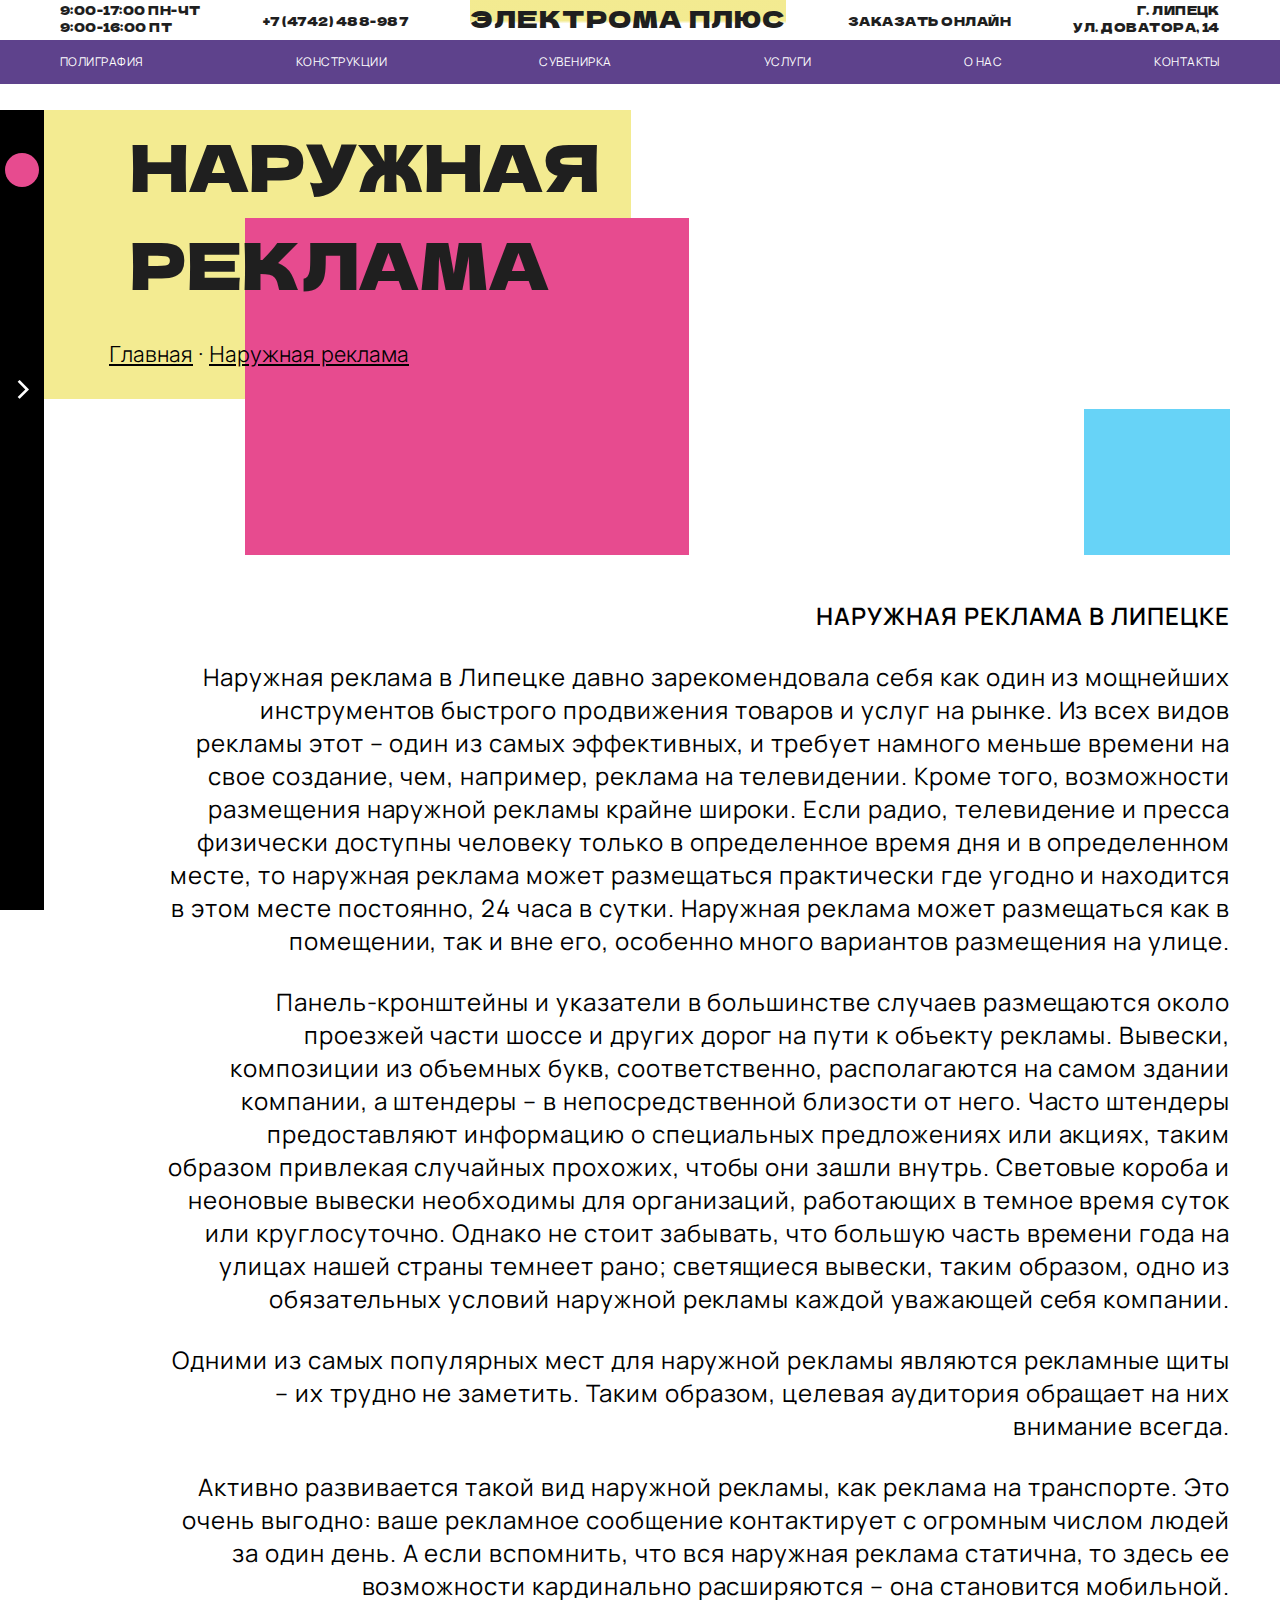
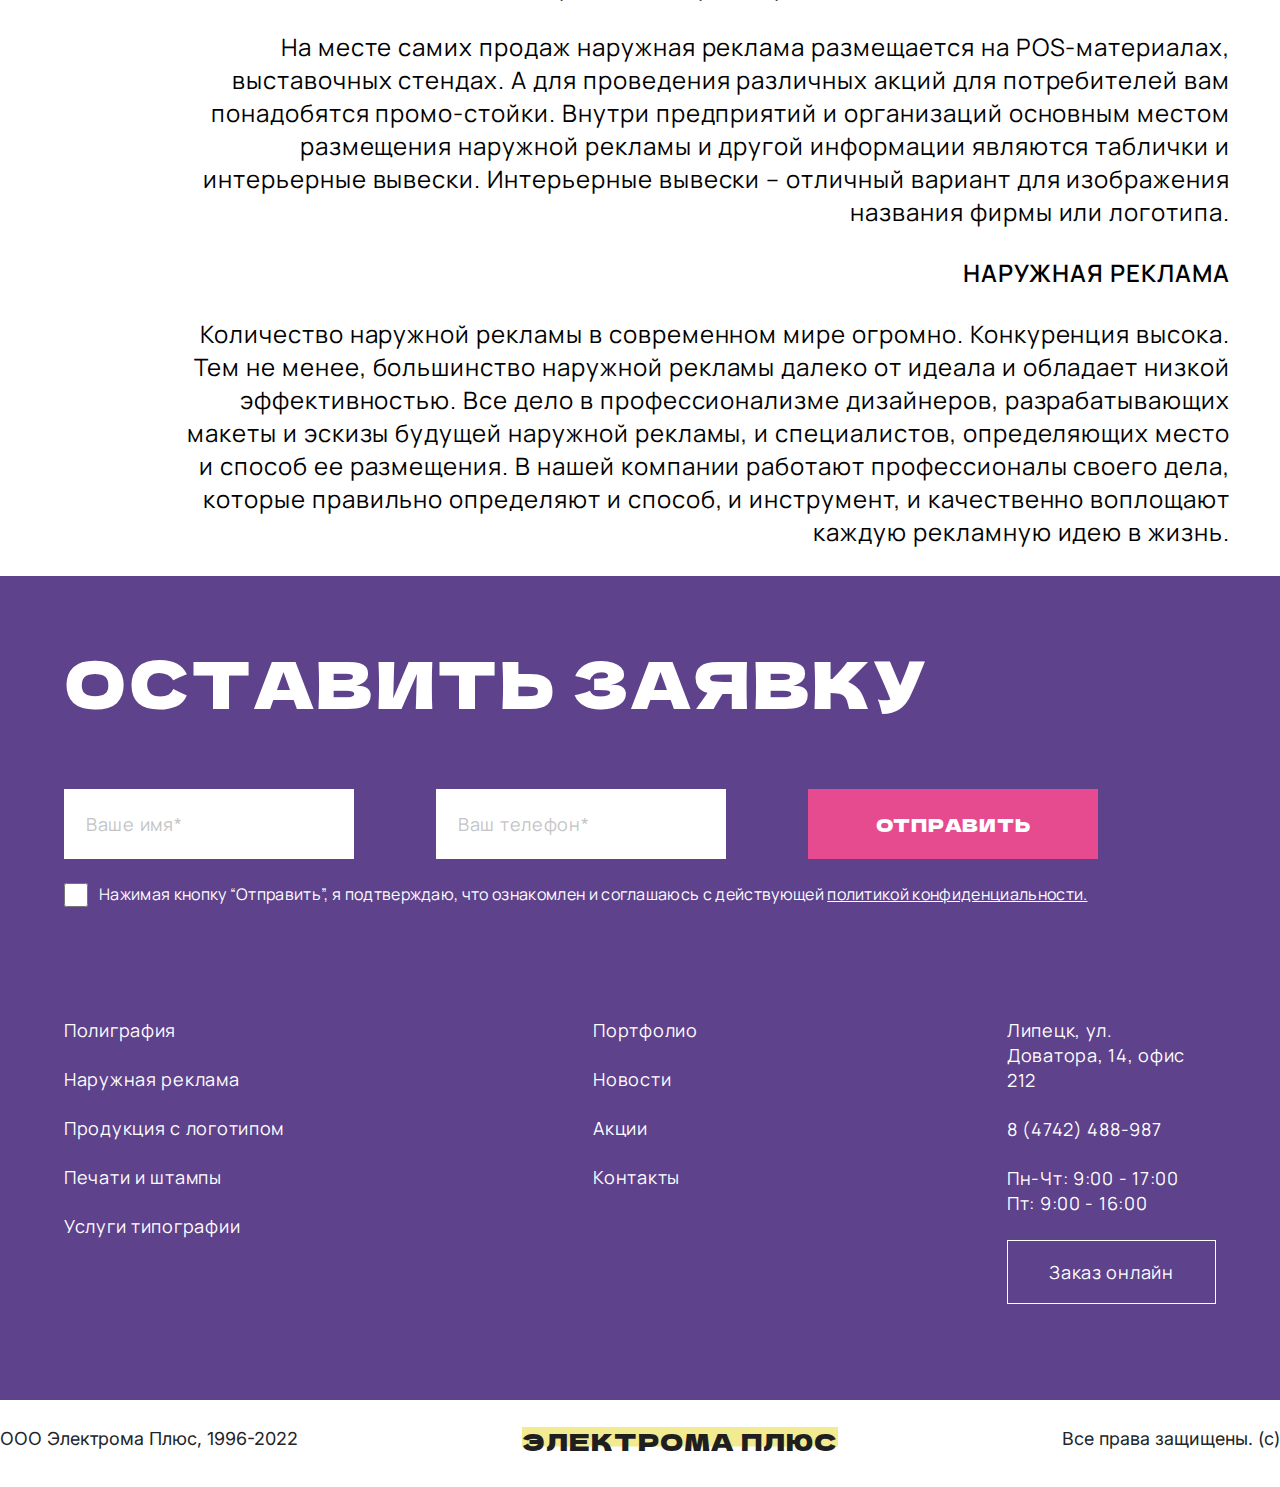
==== advertisement.html @ 7824bdb9 "change-adaptive-mobile-site" ====
<!DOCTYPE html>
<html lang="ru">

<head>
    <meta charset="UTF-8">
    <meta http-equiv="X-UA-Compatible" content="IE=edge">
    <meta name="viewport" content="width=device-width, initial-scale=1.0">
    <title>Рекламное агенство полного цикла Электрома Плюс</title>
    <link rel="preconnect" href="https://fonts.googleapis.com">
    <link rel="preconnect" href="https://fonts.gstatic.com" crossorigin>
    <link href="https://fonts.googleapis.com/css2?family=PT+Sans:ital,wght@0,400;0,700;1,400;1,700&display=swap" rel="stylesheet">
    <link rel="stylesheet" href="fonts/DelaGothicOne-Regular.ttf">
    <link href="https://fonts.googleapis.com/css2?family=Manrope:wght@200;400&display=swap" rel="stylesheet">
    <link href="https://fonts.googleapis.com/css2?family=Montserrat&display=swap" rel="stylesheet">
    <link href="https://fonts.googleapis.com/css2?family=Inter:wght@300&display=swap" rel="stylesheet">
    <link rel="stylesheet" href="css/style.css">
    <link rel="stylesheet" href="css/second-style.css">
    <link rel="stylesheet" href="css/second-adaptive.css">
    <link rel="stylesheet" href="css/bootstrap.min.css">
    <link rel="stylesheet" href="css/adaptive.css">
    <link rel="stylesheet" href="slick/slick-theme.css">
    <link rel="stylesheet" href="slick/slick.css">



</head>

<body>
    <div class="wrapper">
        <header class="main-head main-head-off sticky-top">
            <div class="main-head__block">
                <div class="main-head__block-conteiner">
                    <h3 class="main-head__text head-text">9:00-17:00 ПН-ЧТ <br> 9:00-16:00 ПТ</h3>
                    <a class="main-head__text main-head__link head-text" href="#input-name">+7 (4742) 488-987</a>
                    <h1><a class="main-head__main-title head-text" href="index.html">ЭЛЕКТРОМА ПЛЮС</a></h1>
                    <a class="main-head__text main-head__link head-text text-end" href="#input-name">ЗАКАЗАТЬ ОНЛАЙН</a>
                    <h3 class="main-head__text head-text text-end">Г. ЛИПЕЦК <br> УЛ. ДОВАТОРА, 14</h3>

                </div>

            </div>
            <nav class="main-head__navigation">
                <div class="main-head__navigation__block">
                    <a href="polygraphy.html" class="main-head__block-in__link all-text">ПОЛИГРАФИЯ</a>
                    <a href="#" class="main-head__block-in__link all-text">КОНСТРУКЦИИ</a>
                    <a href="#" class="main-head__block-in__link all-text">СУВЕНИРКА</a>
                    <a href="#" class="main-head__block-in__link all-text">УСЛУГИ</a>
                    <a href="#" class="main-head__block-in__link all-text">О НАС</a>
                    <a href="#" class="main-head__block-in__link all-text">КОНТАКТЫ</a>

                </div>
            </nav>
        </header>

        <header class="mobile-header main-head-on sticky-top">
            <nav class="mobile-navbar">

                <ul class="nav-menu">
                    <li class="nav-menu__link">
                        <a href="polygraphy.html" class="mobile-nav-link">ПОЛИГРАФИЯ</a>
                    </li>
                    <li class="nav-menu__link">
                        <a href="#" class="mobile-nav-link">КОНСТРУКЦИИ</a>
                    </li>
                    <li class="nav-menu__link">
                        <a href="#" class="mobile-nav-link">СУВЕНИРКА</a>
                    </li>
                    <li class="nav-menu__link">
                        <a href="#" class="mobile-nav-link">УСЛУГИ</a>
                    </li>
                    <li class="nav-menu__link">
                        <a href="#" class="mobile-nav-link">О НАС</a>
                    </li>
                    <li class="nav-menu__link">
                        <a href="#" class="mobile-nav-link">КОНТАКТЫ</a>
                    </li>
                </ul>
                <div class="hamburger">
                    <span class="bar"></span>
                    <span class="bar"></span>
                    <span class="bar"></span>
                    <span class="bar"></span>
                </div>
                <h1 class="main-head__main-title"><a class="head-text" href="index.html">ЭЛЕКТРОМА ПЛЮС</a></h1>
                <!-- Сделать, чтобы картинка была ссылкой -->
                <img src="img/phone.svg" alt="телефон" class="phone" href="#">
            </nav>
            <div class="main-head__navigation">
                <div class="main-head__navigation__block">
                    <p>Пн-Чт 9:00-17:00 Пт 9:00-16:00 ул. Доватора, 14, офис 212</p>
                </div>
            </div>
        </header>

        <!-- Контентаные секции -->
        <div class="heading-font-block1"></div>
        <section class="heading-block">

            <div class="heading-font-block2"></div>
            <div class="heading-font-block3"></div>

            <div class="heading-block__text-block">
                <h2 class="head-text heading-block__text">НАРУЖНАЯ</h2>
                <h2 class="head-text heading-block__text">РЕКЛАМА</h2>
            </div>

            <nav class="bred-nav">
                <ul class="bred-nav__links">
                    <li class="bred-nav__link"><a href="index.html">Главная</a></li>
                    <li class="bred-nav__link-dot">·</li>
                    <li class="bred-nav__link"><a href="advertisement.html">Наружная реклама</a></li>
                </ul>
            </nav>
        </section>

        <div class="side-menu">
            <div class="side-menu__block1" id="side-menu__block1">
                <div class="side-menu__circle"> </div>
                <p class="side-menu__arrow">></p>
            </div>
            <div class="side-menu__block2" id="side-menu__block2">
                <div class="side-menu__circle1"> </div>
                <div class="side-menu__line" id="side-menu__line1"> </div>
                <!-- <div class="side-menu__line" id="side-menu__line2"> </div>
                <div class="side-menu__line" id="side-menu__line3"> </div>
                <div class="side-menu__line" id="side-menu__line4"> </div>
                <div class="side-menu__line" id="side-menu__line5"> </div>
                <div class="side-menu__line" id="side-menu__line6"> </div>
                <div class="side-menu__line" id="side-menu__line7"> </div>
                <div class="side-menu__line" id="side-menu__line8"> </div>
                <div class="side-menu__line" id="side-menu__line9"> </div>
                <div class="side-menu__line" id="side-menu__line10"> </div>
                <div class="side-menu__line" id="side-menu__line11"> </div>
                <div class="side-menu__line" id="side-menu__line12"> </div>
                <div class="side-menu__line" id="side-menu__line13"> </div>
                <div class="side-menu__line" id="side-menu__line14"> </div>
                <div class="side-menu__line" id="side-menu__line15"> </div>
                <div class="side-menu__line" id="side-menu__line16"> </div>
                <div class="side-menu__line" id="side-menu__line17"> </div>
                <div class="side-menu__line" id="side-menu__line18"> </div>
                <div class="side-menu__line" id="side-menu__line19"> </div> -->

                <ul class="side-menu__links">
                    <li id="side-menu-link21"><a href="#" class="side-menu__link">панель-кронштейны</a></li>
                    <li id="side-menu-link22"><a href="#" class="side-menu__link">световые короба</a></li>
                    <li id="side-menu-link23"><a href="#" class="side-menu__link">указатели</a></li>
                    <li id="side-menu-link24"><a href="#" class="side-menu__link">объемные буквы</a></li>
                    <li id="side-menu-link25"><a href="#" class="side-menu__link">вывески</a></li>
                    <li id="side-menu-link26"><a href="#" class="side-menu__link">таблички</a></li>
                    <li id="side-menu-link27"><a href="#" class="side-menu__link">реклама на транспорте</a></li>
                    <li id="side-menu-link28"><a href="#" class="side-menu__link">баннеры,постеры</a></li>
                    <li id="side-menu-link29"><a href="#" class="side-menu__link">штендеры</a></li>
                    <li id="side-menu-link30"> <a href="#" class="side-menu__link">промо-стойки</a></li>
                    <li id="side-menu-link31"> <a href="#" class="side-menu__link">интерьерные вывески</a></li>
                    <li id="side-menu-link32"> <a href="#" class="side-menu__link">pos-материалы</a></li>
                    <li id="side-menu-link33"> <a href="#" class="side-menu__link">информационные стенды</a></li>
                    <li id="side-menu-link34"> <a href="#" class="side-menu__link">выставочные стенды</a></li>
                </ul>
            </div>
        </div>

        <section class="text-end">
            <div class="main-content">
                <h2 class="main-content__title">НАРУЖНАЯ РЕКЛАМА В ЛИПЕЦКЕ</h2>
                <p class="main-content__title main-content__text">Наружная реклама в Липецке давно зарекомендовала себя как один из мощнейших инструментов быстрого продвижения товаров и услуг на рынке. Из всех видов рекламы этот – один из самых эффективных, и требует намного меньше времени на свое создание,
                    чем, например, реклама на телевидении. Кроме того, возможности размещения наружной рекламы крайне широки. Если радио, телевидение и пресса физически доступны человеку только в определенное время дня и в определенном месте, то наружная
                    реклама может размещаться практически где угодно и находится в этом месте постоянно, 24 часа в сутки. Наружная реклама может размещаться как в помещении, так и вне его, особенно много вариантов размещения на улице.</p>
                <p class="main-content__title main-content__text">Панель-кронштейны и указатели в большинстве случаев размещаются около проезжей части шоссе и других дорог на пути к объекту рекламы. Вывески, композиции из объемных букв, соответственно, располагаются на самом здании компании, а штендеры
                    – в непосредственной близости от него. Часто штендеры предоставляют информацию о специальных предложениях или акциях, таким образом привлекая случайных прохожих, чтобы они зашли внутрь. Световые короба и неоновые вывески необходимы
                    для организаций, работающих в темное время суток или круглосуточно. Однако не стоит забывать, что большую часть времени года на улицах нашей страны темнеет рано; светящиеся вывески, таким образом, одно из обязательных условий наружной
                    рекламы каждой уважающей себя компании.</p>
                <p class="main-content__title main-content__text">Одними из самых популярных мест для наружной рекламы являются рекламные щиты – их трудно не заметить. Таким образом, целевая аудитория обращает на них внимание всегда.</p>
                <p class="main-content__title main-content__text">Активно развивается такой вид наружной рекламы, как реклама на транспорте. Это очень выгодно: ваше рекламное сообщение контактирует с огромным числом людей за один день. А если вспомнить, что вся наружная реклама статична, то здесь ее
                    возможности кардинально расширяются – она становится мобильной.</p>
                <p class="main-content__title main-content__text">На месте самих продаж наружная реклама размещается на POS-материалах, выставочных стендах. А для проведения различных акций для потребителей вам понадобятся промо-стойки. Внутри предприятий и организаций основным местом размещения наружной
                    рекламы и другой информации являются таблички и интерьерные вывески. Интерьерные вывески – отличный вариант для изображения названия фирмы или логотипа.</p>
                <h2 class="main-content__title">НАРУЖНАЯ РЕКЛАМА</h2>
                <p class="main-content__title  main-content__text">Количество наружной рекламы в современном мире огромно. Конкуренция высока. Тем не менее, большинство наружной рекламы далеко от идеала и обладает низкой эффективностью. Все дело в профессионализме дизайнеров, разрабатывающих макеты и
                    эскизы будущей наружной рекламы, и специалистов, определяющих место и способ ее размещения. В нашей компании работают профессионалы своего дела, которые правильно определяют и способ, и инструмент, и качественно воплощают каждую рекламную
                    идею в жизнь. </p>
            </div>
        </section>


        <!-- Подвал сайта -->

        <footer class="first-footer">
            <div class="first-footer__first-block">
                <div class="first-footer__first-block__in-block">
                    <h2 class="head-text first-footer__block__main-text content-news__block-in-name__title text-start">ОСТАВИТЬ ЗАЯВКУ</h2>

                    <form class="first-footer__block__in-block">
                        <input type="text" placeholder="Ваше имя*" class="first-footer__block__input" id="input-name">
                        <input type="tel" placeholder="Ваш телефон*" class="first-footer__block__input">
                        <button class="first-footer__block__btn">ОТПРАВИТЬ</button>
                    </form>
                    <div class="first-footer__block__in-block__check">
                        <input type="checkbox" class="first-footer__block__in-block__check__input" id="check-text">
                        <label class="first-footer__block__in-block__check__text" for="check-text">Нажимая кнопку “Отправить”, я подтверждаю, что ознакомлен и соглашаюсь с действующей <a href="#" class="first-footer__block__in-block__check__text">политикой конфиденциальности.</a></label>
                    </div>
                </div>
            </div>
            <div class="mobile-line main-head-on"></div>
            <div class="first-footer__second-block main-head-off">
                <div class="first-footer__second-block__service">
                    <a href="#" class="first-footer__second-block__text-link main-head__block-in__link">Полиграфия</a>
                    <a href="#" class="first-footer__second-block__text-link main-head__block-in__link">Наружная реклама</a>
                    <a href="#" class="first-footer__second-block__text-link main-head__block-in__link">Продукция с логотипом</a>
                    <a href="#" class="first-footer__second-block__text-link main-head__block-in__link">Печати и штампы</a>
                    <a href="#" class="first-footer__second-block__text-link main-head__block-in__link">Услуги типографии</a>
                </div>
                <div class="first-footer__second-block__about-us">
                    <a href="#" class="first-footer__second-block__text-link main-head__block-in__link">Портфолио</a>
                    <a href="#" class="first-footer__second-block__text-link main-head__block-in__link">Новости</a>
                    <a href="#" class="first-footer__second-block__text-link main-head__block-in__link">Акции</a>
                    <a href="#" class="first-footer__second-block__text-link main-head__block-in__link">Контакты</a>
                </div>
                <div class="first-footer__second-block__office">
                    <p class="first-footer__second-block__text-link first-footer__text-width">Липецк, ул. Доватора, 14, офис 212</p>
                    <p class="first-footer__second-block__text-link">8 (4742) 488-987</p>
                    <p class="first-footer__second-block__text-link first-footer__text-width">Пн-Чт: 9:00 - 17:00 Пт: 9:00 - 16:00</p>
                    <button class="first-footer__second-block__btn first-footer__second-block__text-link">Заказ онлайн</button>
                </div>
            </div>
            <div class="first-footer__second-block main-head-on main-head-on-footer">
                <div class="first-footer__second-block__service">
                    <a href="#" class="first-footer__second-block__text-link main-head__block-in__link">Продукция</a>
                    <a href="#" class="first-footer__second-block__text-link main-head__block-in__link">Полиграфия</a>
                    <a href="#" class="first-footer__second-block__text-link main-head__block-in__link">Наружная реклама</a>
                    <a href="#" class="first-footer__second-block__text-link main-head__block-in__link">Продукция с логотипом</a>
                    <a href="#" class="first-footer__second-block__text-link main-head__block-in__link">Печати и штампы</a>

                </div>
                <div class="first-footer__second-block__about-us">
                    <a href="#" class="first-footer__second-block__text-link main-head__block-in__link">Услуги типографии</a>
                    <a href="#" class="first-footer__second-block__text-link main-head__block-in__link">Портфолио</a>
                    <a href="#" class="first-footer__second-block__text-link main-head__block-in__link">Контакты</a>
                    <a href="#" class="first-footer__second-block__text-link main-head__block-in__link">Новости</a>
                    <a href="#" class="first-footer__second-block__text-link main-head__block-in__link">Акции</a>
                    <button class="first-footer__second-block__btn first-footer__second-block__text-link">Заказ онлайн</button>
                </div>

            </div>
        </footer>

        <footer class="second-footer main-head-off-mobile">
            <p>ООО Электрома Плюс, 1996-2022</p>
            <h2 class="main-head__main-title-footer text-center"><a class="head-text" href="index.html">ЭЛЕКТРОМА ПЛЮС</a></h2>
            <p>Все права защищены. (с)</p>
        </footer>
        <footer class="second-footer main-head-on-mobile">
            <p>ООО “Электрома Плюс”, 1996-2021. Все права защищены.</p>
        </footer>
    </div>
    <script src="js/bootstrap.bundle.min.js"></script>
    <script src="https://code.jquery.com/jquery-3.6.0.min.js"></script>
    <script src="slick/slick.min.js"></script>
    <script src="js/main.js"></script>
    <script src="js/menu.js"></script>
</body>

</html>
---- css/style.css ----
@font-face {
          font-family: 'Dela Gothic One';
          src: url('../fonts/DelaGothicOne-Regular.eot');
          src: url('../fonts/DelaGothicOne-Regular.eot') format('embedded-opentype'), url('../fonts/DelaGothicOne-Regular.woff2') format('woff2'), url('../fonts/DelaGothicOne-Regular.woff') format('woff'), url('../fonts/DelaGothicOne-Regular.ttf') format('truetype'), url('../fonts/DelaGothicOne-Regular.svg') format('svg');
          font-weight: normal;
          font-style: normal;
          font-display: swap;
      }
      
      * {
          margin: 0;
          padding: 0;
          box-sizing: border-box;
          font-family: 'Manrope', sans-serif;
          font-family: 'Montserrat', sans-serif;
          font-size: 18px;
          font-weight: 400;
          font-style: normal;
      }
      
       :root {
          font-size: 0.625em;
          /*10px*/
      }
      
      header {
          background-color: #FFFFFF;
      }
      
      .mobile-header {
          background-color: #ffffff;
      }
      
      .nav-menu__link {
          list-style: none;
          margin-bottom: 15px;
      }
      
      .nav-menu__link:nth-child(1) {
          margin-top: 10px;
      }
      
      .mobile-navbar {
          min-height: 48px;
          display: flex;
          justify-content: space-between;
          align-items: center;
          padding: 0 24px;
      }
      
      .nav-menu {
          display: flex;
          justify-content: space-between;
          align-items: center;
          gap: 60px;
          list-style: none;
      }
      
      .nav-branding {
          font-size: 20px;
      }
      
      .mobile-nav-link {
          color: #fff;
          text-decoration: none;
          font-size: 1.5rem;
      }
      
      .mobile-nav-link:hover {
          color: #F3EB91;
          text-decoration: underline;
      }
      
      .hamburger {
          display: none;
          cursor: pointer;
      }
      
      .bar {
          display: block;
          width: 25px;
          height: 3px;
          margin: 5px auto;
          transition: all 0.3s ease-in-out;
          -webkit-transition: all 0.3s ease-in-out;
          background-color: #5E428C;
      }
      
      .head-text {
          font-family: 'Dela Gothic One';
          color: #1F1F1F;
          text-decoration: none;
      }
      
      .head-text:hover {
          color: #1F1F1F;
      }
      
      .all-text {
          font-family: 'Manrope', sans-serif;
          color: #000000;
      }
      
      .wrapper {
          margin: 0 auto;
          width: 1440px;
      }
      
      .main-head {
          display: flex;
          flex-direction: column;
      }
      
      .main-head__block {
          display: flex;
          align-items: center;
      }
      
      .main-head__block-conteiner {
          display: flex;
          margin: 0 auto;
          width: 1180px;
          justify-content: space-between;
          align-items: center;
      }
      
      .main-head__text {
          font-size: 1.2rem;
          line-height: 17px;
          letter-spacing: 0.04em;
      }
      
      .main-head__link {
          text-decoration: none;
      }
      
      .main-head__link:hover {
          letter-spacing: 0.04em;
          color: #F3EB91;
          text-shadow: 1px 0 1px #252525, 0 1px 1px #252525, -1px 0 1px #252525, 0 -1px 1px #252525;
          cursor: pointer;
      }
      
      .main-head__main-title {
          font-size: 2.4rem;
          line-height: 35px;
          letter-spacing: 0.04em;
          padding-top: 5px;
          text-decoration: none;
          background: linear-gradient( to bottom, hsl(55, 80%, 76%) 0%, hsla(55, 80%, 76%) 7.4%, hsla(55, 80%, 76%) 15.3%, hsla(55, 80%, 76%) 23.4%, hsla(55, 80%, 76%) 31.6%, hsla(55, 80%, 76%) 39.9%, hsla(55, 80%, 76%) 48.2%, hsla(55, 80%, 76%) 56.2%, hsla(55, 80%, 76%) 64%, hsla(0, 0%, 100%) 71.3%, hsla(0, 0%, 100%) 78.1%, hsla(0, 0%, 100%) 84.2%, hsla(0, 0%, 100%) 89.6%, hsla(0, 0%, 100%) 94.1%, hsla(0, 0%, 100%) 97.6%, hsla(0, 0%, 100%) 100%);
      }
      
      .main-head__main-title:hover {
          background: linear-gradient( to bottom, hsl(55, 80%, 76%) 0%, hsla(55, 80%, 76%) 7.4%, hsla(55, 80%, 76%) 15.3%, hsla(55, 80%, 76%) 23.4%, hsla(55, 80%, 76%) 31.6%, hsla(55, 80%, 76%) 39.9%, hsla(55, 80%, 76%) 48.2%, hsla(55, 80%, 76%) 56.2%, hsla(55, 80%, 76%) 64%, hsla(0, 0%, 100%) 71.3%, hsla(0, 0%, 100%) 78.1%, hsla(0, 0%, 100%) 84.2%, hsla(0, 0%, 100%) 89.6%, hsla(0, 0%, 100%) 94.1%, hsla(0, 0%, 100%) 97.6%, hsla(0, 0%, 100%) 100%);
          color: #000000;
      }
      
      .phone {
          cursor: pointer;
      }
      
      .main-head__navigation {
          display: flex;
          align-items: center;
          height: 4.4rem;
          background-color: #5E428C;
      }
      
      .main-head__navigation__block {
          display: flex;
          margin: 0 auto;
          width: 1180px;
          justify-content: space-between;
      }
      
      .main-head__block-in__link {
          text-decoration: none;
          color: #ffffff;
          font-size: 1.2rem;
          line-height: 16px;
          letter-spacing: 0.04em;
      }
      
      .main-head__block-in__link:hover {
          text-decoration: underline;
          color: #F3EB91;
          font-size: 1.4rem;
      }
      /*Контент часть*/
      
      .content__head-block__text {
          font-size: 6.4rem;
          line-height: 93px;
          letter-spacing: 0.04em;
      }
      
      .content {
          position: relative;
          margin-top: 39px;
          width: 100%;
      }
      
      .content__head-block {
          position: absolute;
          margin-top: 37px;
          /* margin-left: 360px; */
          margin-left: calc( (100vw - 1440px)/(1920 - 1440) * (360 - 130) + 130px);
      }
      
      .content__text {
          font-size: 1.8rem;
          line-height: 25px;
          letter-spacing: 0.04em;
          width: 547px;
          margin-bottom: 37px;
      }
      
      .content__font-block1 {
          position: absolute;
          display: flex;
          width: 760px;
          height: 481px;
          left: 0px;
          top: 0px;
          background: #F3EB91;
      }
      
      .content__font-block2 {
          position: absolute;
          display: flex;
          width: 732px;
          height: 254px;
          left: 210px;
          top: 126px;
          background: #E74B8F;
      }
      
      .content__font-block3 {
          position: absolute;
          display: flex;
          width: 480px;
          height: 314px;
          left: 630px;
          top: 234px;
          background: #67D3F7;
      }
      
      .content__font-block4 {
          display: flex;
          width: 15.94vw;
          height: 18px;
          background: #5E428C;
      }
      
      .content__head-block__year {
          font-size: 3.0rem;
      }
      
      .year-block {
          position: relative;
          z-index: 10;
          float: right;
          top: 490px;
      }
      
      .line {
          position: relative;
          left: 0px;
          top: 628px;
          border: 1px solid #F3EB91;
          width: 100%;
          margin-bottom: 720px;
          background-color: #F3EB91;
      }
      /*Блок Портфолио*/
      
      .content-portfolio {
          display: flex;
          position: relative;
          width: 1180px;
          margin: 0 auto;
          margin-bottom: 674px;
      }
      
      .content__text-width {
          width: 530px;
      }
      
      .content-portfolio__text {
          margin-bottom: 37px;
          width: 861px;
      }
      
      .content-portfolio__all-text {
          font-size: 1.8rem;
          line-height: 26px;
          letter-spacing: 0.04em;
      }
      
      .another-color {
          color: #E74B8F;
      }
      
      .content-portfolio__text-span {
          background: linear-gradient( to bottom, hsl(55, 80%, 76%) 0%, hsla(55, 80%, 76%) 78.1%, hsla(0, 0%, 91%, 0.1) 84.2%, hsla(0, 0%, 91%, 0.1) 89.6%, hsla(0, 0%, 91%, 0.1) 94.1%, hsla(0, 0%, 91%, 0.1) 97.6%, hsla(0, 0%, 91%, 0.1) 100%);
      }
      
      .content-portfolio__btn {
          width: 300px;
          height: 70px;
          border: none;
          font-size: 1.2rem;
          background-color: #5E428C;
          line-height: 17px;
          text-align: center;
          letter-spacing: 0.04em;
          color: #FFFFFF;
      }
      
      .content-portfolio__btn:hover {
          text-decoration: underline;
          font-size: 1.4rem;
          color: #FFFFFF;
      }
      
      .content-portfolio__block1 {
          position: absolute;
          z-index: 1;
      }
      
      .content-portfolio__block2 {
          position: absolute;
          overflow: hidden;
          z-index: 0;
          right: 0px;
      }
      
      .content__text {
          font-size: 1.8rem;
          line-height: 25px;
          letter-spacing: 0.04em;
          width: 547px;
          margin-bottom: 37px;
      }
      /*Блок что мы делаем*/
      
      .content-work {
          display: flex;
          position: relative;
          min-height: 861px;
          flex-direction: column;
          background-color: #F3EB91;
      }
      
      .content-work__text {
          font-size: 6.4rem;
          line-height: 93px;
          letter-spacing: 0.04em;
          padding-left: 130px;
          margin-bottom: 74px;
          margin-top: 52px;
      }
      
      .content-work__text-service {
          font-size: 6.4rem;
          line-height: 93px;
          letter-spacing: 0.04em;
          padding-left: 130px;
          margin-bottom: 74px;
          margin-top: 52px;
      }
      
      .content-work__block {
          display: flex;
          align-items: center;
          padding-left: 130px;
      }
      
      .content-work__img {
          position: absolute;
          left: 50%;
          cursor: pointer;
          background-color: rgba(255, 255, 255, 0.7);
          background-position: center;
          /* width: calc( (100vw - 480px)/(1920 - 480) * (116 - 43) + 43px); */
          height: calc( (100vw - 480px)/(1920 - 480) * (116 - 43) + 43px);
          border-radius: 100px;
          border-color: rgba(255, 255, 255, 0);
      }
      
      .content-work__img-color-black {
          background-color: rgba(0, 0, 0, 0.7);
          border-color: rgba(0, 0, 0, 0);
      }
      
      .content-work__img-color-raspberry {
          background-color: rgb(231, 75, 143, 0.7);
          border-color: rgb(231, 75, 143, 0);
      }
      
      .content-work__img-color-purple {
          position: absolute;
          cursor: pointer;
          background-position: center;
          width: calc( (100vw - 480px)/(1920 - 480) * (116 - 43) + 43px);
          height: calc( (100vw - 480px)/(1920 - 480) * (116 - 43) + 43px);
          border-radius: 100px;
          background-color: rgb(94, 66, 140, 0.7);
          border-color: rgb(94, 66, 140, 0);
      }
      
      .content-work__block-all-white {
          color: #ffffff;
          padding: 0;
          list-style-type: none;
          font-family: 'Montserrat';
          font-style: normal;
          font-weight: 400;
          font-size: calc( (100vw - 1441px)/(2560 - 1441) * (34 - 24) + 24px);
          line-height: calc( (100vw - 1441px)/(2560 - 1441) * (36 - 29) + 29px);
          text-align: justify;
          letter-spacing: 0.04em;
          width: 100%;
          cursor: pointer;
          min-height: 160px;
          margin-bottom: 0;
          align-items: center;
          text-decoration: none;
      }
      
      .content-work__block-all-white:hover {
          color: #ffffff;
      }
      
      .content-work__block-all1 {
          padding: 0;
          list-style-type: none;
          font-family: 'Montserrat';
          font-style: normal;
          font-weight: 400;
          font-size: calc( (100vw - 1441px)/(2560 - 1441) * (34 - 24) + 24px);
          line-height: calc( (100vw - 1441px)/(2560 - 1441) * (36 - 29) + 29px);
          text-align: justify;
          letter-spacing: 0.04em;
          width: 100%;
          cursor: pointer;
          min-height: 160px;
          margin-bottom: 0;
          align-items: center;
          text-decoration: none;
          color: #000000;
      }
      
      .content-work__block-all1:hover {
          color: #000000;
      }
      /*products*/
      
      .content-work__block-main-products2 {
          display: flex;
          align-items: center;
          justify-content: center;
          min-height: 160px;
          background-color: #FFFEFE;
      }
      
      .content-work__block-products2 {
          color: #000000;
          padding-left: 0px;
          text-align: justify;
      }
      
      .content-work__block-products1 {
          display: flex;
          position: relative;
          width: 1080px;
          height: 160px;
          background-color: #FFFEFE;
          color: #000000;
          cursor: pointer;
      }
      /*advertisement*/
      
      .content-work__block-advertisement1 {
          display: flex;
          position: relative;
          width: 978px;
          height: 160px;
          background-color: #000000;
          color: #FFFFFF;
          cursor: pointer;
          align-items: center;
      }
      
      .content-work__block-advertisement2 {
          display: flex;
          color: #FFFFFF;
          background-color: #000000;
          position: relative;
          z-index: 3;
          align-items: center;
      }
      
      .content-work__block-title {
          font-size: 2.4rem;
          line-height: 35px;
          letter-spacing: 0.04em;
      }
      
      .content-work__simbol {
          font-family: 'Manrope', sans-serif;
          position: absolute;
          font-size: 5.0rem;
          margin-left: 10px;
          text-align: center;
      }
      
      .content-work__simbol-white {
          color: #ffffff;
      }
      
      .content-work__block-title-white {
          font-family: 'Dela Gothic One';
          color: #FFFFFF;
      }
      /*logo*/
      
      .content-work__block-logo1 {
          position: relative;
          width: 884px;
          min-height: 160px;
          background: #E74B8F;
          cursor: pointer;
      }
      
      .content-work__block-logo2 {
          position: relative;
          width: 100%;
          min-height: 160px;
          background: #E74B8F;
          z-index: 3;
      }
      /*print*/
      
      .content-work__block-print1 {
          position: absolute;
          display: flex;
          top: 515px;
          right: 0px;
          width: 410px;
          height: 266px;
          background: #5E428C;
          align-items: center;
          justify-content: center;
          cursor: pointer;
      }
      
      .content-work__block-print2 {
          position: absolute;
          display: flex;
          top: 515px;
          left: 0px;
          width: 100%;
          z-index: 11;
          cursor: pointer;
          background: #5E428C;
          min-height: 266px;
      }
      
      .content-work__block-title-width {
          width: 200px;
      }
      
      .content-work__simbol-right {
          font-family: 'Manrope', sans-serif;
          font-size: 5.0rem;
          margin-right: 10px;
      }
      
      .content-work__block-print2-text {
          align-items: center;
          justify-content: center;
      }
      
      .content-work__block-products2-print {
          width: 17%;
          text-align: center;
      }
      /* Услуги типографии */
      
      .content-service {
          display: flex;
      }
      
      .content-service__content {
          width: 1180px;
          margin: 0 auto;
      }
      
      .content-service__main-text {
          padding: 0;
          margin-bottom: 0;
      }
      
      .content-service__text-span {
          padding-left: 0;
          margin-bottom: 0;
          background: linear-gradient( to bottom, hsl(195, 90%, 69%) 0%, hsla(195, 90%, 69%) 78.1%, hsla(0, 0%, 100%) 84.2%, hsla(0, 0%, 100%) 89.6%, hsla(0, 0%, 100%) 94.1%, hsla(0, 0%, 100%) 97.6%, hsla(0, 0%, 100%) 100%);
      }
      
      .content-service__li-text {
          font-size: 2.4rem;
          line-height: 35px;
          letter-spacing: 0.04em;
          color: #000000;
      }
      
      .content-service__li-simbol {
          list-style-type: none;
      }
      
      .content-service__ul {
          padding-inline-start: 0px;
          margin-top: 61px;
      }
      
      .content-service__li__face-block {
          display: flex;
          align-items: center;
      }
      
      .content-service__li__face-block__in-block {
          display: flex;
          align-items: center;
          justify-content: center;
          font-size: 2.4rem;
          line-height: 35px;
          letter-spacing: 0.04em;
          color: #000000;
          background-color: #F3EB91;
      }
      
      .content-service__li {
          width: 971px;
          cursor: pointer;
          margin-bottom: 68px;
      }
      
      .content-service__li-block-simbol {
          font-family: 'Manrope', sans-serif;
          display: flex;
          font-size: 4.0rem;
          align-items: center;
          padding-bottom: 5px;
          justify-content: center;
          margin-right: 51px;
          width: 49px;
          height: 23px;
          background-color: #67D3F7;
      }
      
      .content-service__li-block-simbol-after {
          height: 66px;
      }
      
      .content-service__li-block__text {
          font-family: 'Manrope';
          font-style: normal;
          font-weight: 400;
          font-size: 1.8rem;
          line-height: 25px;
          letter-spacing: 0.04em;
          color: #1F1F1F;
          width: 639px;
      }
      
      .content-service__li-block__btn {
          border: none;
          background: none;
          padding-left: 61px;
          padding-right: 48px;
          font-size: 1.8rem;
          line-height: 26px;
          letter-spacing: 0.04em;
          color: #1F1F1F;
          text-shadow: 0px 0px 20px #FFFFFF;
      }
      
      .button-close-line {
          display: block;
          width: 10px;
          height: 1px;
          margin: 5px;
          background-color: #000;
      }
      
      .button-close-line:nth-child(1) {
          transform: translateY(8px) rotate(45deg);
      }
      
      .button-close-line:nth-child(2) {
          transform: translateY(2px) rotate(-45deg);
      }
      
      .button-close {
          display: block;
          position: relative;
          margin-left: 7%;
      }
      /* Секция новости и акции */
      
      .content-news {
          display: flex;
          flex-direction: column;
          align-items: center;
      }
      
      .content-news__block-name {
          display: flex;
          width: 100%;
          height: 210px;
          background-color: #5E428C;
          justify-content: center;
      }
      
      .content-news__block-in-name {
          display: flex;
          width: 1180px;
          align-items: center;
          justify-content: space-between;
      }
      
      .content-news__block-in-name__title {
          font-size: 6.4rem;
          line-height: 93px;
          letter-spacing: 0.04em;
          color: #FFFFFF;
          width: 435px;
      }
      
      .content-news__block-in-name__line {
          height: 124px;
          border: 3px solid #FFFFFF;
          background-color: #FFFFFF;
      }
      
      .content-news__block-article {
          display: flex;
          justify-content: space-between;
          width: 1180px;
      }
      
      .content-news__block-in-article {
          display: flex;
          flex-direction: column;
          width: 435px;
      }
      
      .content-news__block-article__news-article {
          display: flex;
          flex-direction: column;
          width: 100%;
          margin-top: 80px;
      }
      
      .content-news__block-article__article-all-text {
          font-size: 1.8rem;
          line-height: 25px;
          letter-spacing: 0.04em;
          margin-bottom: 8px;
      }
      
      .content-news__block-article__article-under-text {
          font-weight: 200;
          font-size: 1.4rem;
          line-height: 19px;
          letter-spacing: 0.04em;
          color: #1F1F1F;
      }
      
      .content-news__block-article__article-btn {
          width: 221px;
          height: 70px;
          margin-top: 40px;
          background: #5E428C;
      }
      /* Картинка палитра */
      
      .content-img {
          margin-top: 80px;
      }
      
      .content-img img {
          width: 100%;
      }
      /* У нас печатают */
      
      .content-print {
          display: flex;
          flex-direction: column;
          width: 100%;
          align-items: center;
          margin-bottom: 67px;
      }
      
      .content-print__blocks {
          display: flex;
          flex-direction: column;
          width: 1180px;
      }
      
      .content-print__blocks-title {
          margin-bottom: 73px;
      }
      
      .content-print__blocks-span {
          padding-left: 0;
          margin-bottom: 0;
          background: linear-gradient( to bottom, hsl(55, 80%, 76%) 0%, hsla(55, 80%, 76%) 78.1%, hsla(0, 0%, 100%) 84.2%, hsla(0, 0%, 100%) 89.6%, hsla(0, 0%, 100%) 94.1%, hsla(0, 0%, 100%) 97.6%, hsla(0, 0%, 100%) 100%);
      }
      /* Карусель */
      
      .conetent-print__slaider-item {
          min-height: 237px;
          display: flex;
          flex-direction: column;
          margin-right: 54px;
          text-align: center;
      }
      
      .slider-item__img {
          width: 170px;
          height: 170px;
          margin-bottom: 17px;
      }
      
      .conetent-print__slaider-btn {
          border: none;
          outline: none;
          background-color: #FFFFFF;
          height: 50px;
          font-family: 'Manrope', sans-serif;
          font-size: 3.0rem;
          position: relative;
          z-index: 3;
      }
      /* Подвал */
      
      .first-footer {
          display: flex;
          flex-direction: column;
          background-color: #5E428C;
      }
      
      .first-footer__first-block {
          width: 1180px;
          margin: 0 auto;
          margin-top: 59px;
      }
      
      .first-footer__first-block__in-block {
          display: flex;
          flex-direction: column;
          width: 1045px;
          margin-bottom: 111px;
      }
      
      .first-footer__block__main-text {
          width: 100%;
          margin-bottom: 61px;
      }
      
      .first-footer__block__input {
          width: 290px;
          height: 70px;
          background: #FFFFFF;
          font-family: 'Manrope', sans-serif;
          font-style: normal;
          line-height: 25px;
          letter-spacing: 0.04em;
          color: #1F1F1F;
          margin-right: 82px;
          border: none;
          padding: 35px 22px;
      }
      
      .first-footer__block__input::-webkit-input-placeholder {
          font-family: 'Manrope', sans-serif;
          font-style: normal;
          line-height: 25px;
          letter-spacing: 0.04em;
          color: #C4C4C4;
      }
      
      .first-footer__block__btn {
          width: 290px;
          height: 70px;
          left: 878px;
          background-color: #E74B8F;
          font-size: 1.8rem;
          line-height: 26px;
          letter-spacing: 0.04em;
          color: #FFFFFF;
          border: #E74B8F;
          padding-left: 10px;
          padding-right: 10px;
          font-family: 'Dela Gothic One';
          text-decoration: none;
      }
      
      .first-footer__block__btn:hover {
          font-size: 2.0rem;
          text-decoration: underline;
          color: #FFFFFF;
      }
      
      .first-footer__block__in-block__check {
          display: flex;
      }
      
      .first-footer__block__in-block {
          display: flex;
          align-items: center;
          margin-bottom: 24px;
      }
      
      .first-footer__block__in-block__check__text {
          font-family: 'Manrope', sans-serif;
          font-style: normal;
          font-weight: 400;
          font-size: 1.6rem;
          line-height: 22px;
          letter-spacing: 0.02em;
          color: #FFFFFF;
      }
      
      .first-footer__block__in-block__check__text:hover {
          color: #FFFFFF;
      }
      
      .first-footer__block__in-block__check__input {
          width: 24px;
          height: 24px;
          background: #FFFFFF;
          margin-right: 11px;
      }
      
      .first-footer__second-block {
          display: flex;
          width: 1180px;
          margin: 0 auto;
          justify-content: space-between;
          margin-bottom: 72px;
      }
      
      .first-footer__second-block__service {
          display: flex;
          flex-direction: column;
      }
      
      .first-footer__second-block__about-us {
          display: flex;
          flex-direction: column;
      }
      
      .first-footer__second-block__office {
          display: flex;
          flex-direction: column;
      }
      
      .first-footer__second-block__text-link {
          font-family: 'Manrope';
          font-style: normal;
          font-weight: 400;
          font-size: 1.8rem;
          line-height: 25px;
          letter-spacing: 0.04em;
          color: #FFFFFF;
          text-decoration: none;
          margin-bottom: 24px;
      }
      
      .first-footer__second-block__text-link:hover {
          font-size: 1.8rem;
      }
      
      .first-footer__text-width {
          width: 204px;
      }
      
      .first-footer__second-block__btn {
          width: 209px;
          height: 64px;
          background-color: #5E428C;
          border: 1px solid #ffffff;
      }
      
      .first-footer__second-block__btn:hover {
          text-decoration: underline;
          font-size: 2.0rem;
      }
      /*Второй подвал*/
      
      .second-footer {
          display: flex;
          width: 1180px;
          height: 87px;
          margin: 0 auto;
          justify-content: space-between;
          align-items: center;
      }
      
      .slider {
          height: 300px;
          width: 1180px;
      }
      
      .main-head__main-title-footer a {
          font-size: 2.4rem;
          /* line-height: 35px; */
          letter-spacing: 0.04em;
          padding-top: 5px;
          text-decoration: none;
      }
      
      .main-head__main-title-footer {
          background: linear-gradient( to bottom, hsl(55, 80%, 76%) 0%, hsla(55, 80%, 76%) 7.4%, hsla(55, 80%, 76%) 15.3%, hsla(55, 80%, 76%) 23.4%, hsla(55, 80%, 76%) 31.6%, hsla(55, 80%, 76%) 39.9%, hsla(55, 80%, 76%) 48.2%, hsla(55, 80%, 76%) 56.2%, hsla(55, 80%, 76%) 64%, hsla(0, 0%, 100%) 71.3%, hsla(0, 0%, 100%) 78.1%, hsla(0, 0%, 100%) 84.2%, hsla(0, 0%, 100%) 89.6%, hsla(0, 0%, 100%) 94.1%, hsla(0, 0%, 100%) 97.6%, hsla(0, 0%, 100%) 100%);
      }
      
      .main-head__main-title-footer:hover {
          background: linear-gradient( to bottom, hsl(55, 80%, 76%) 0%, hsla(55, 80%, 76%) 7.4%, hsla(55, 80%, 76%) 15.3%, hsla(55, 80%, 76%) 23.4%, hsla(55, 80%, 76%) 31.6%, hsla(55, 80%, 76%) 39.9%, hsla(55, 80%, 76%) 48.2%, hsla(55, 80%, 76%) 56.2%, hsla(55, 80%, 76%) 64%, hsla(0, 0%, 100%) 71.3%, hsla(0, 0%, 100%) 78.1%, hsla(0, 0%, 100%) 84.2%, hsla(0, 0%, 100%) 89.6%, hsla(0, 0%, 100%) 94.1%, hsla(0, 0%, 100%) 97.6%, hsla(0, 0%, 100%) 100%);
      }
      
      .main-head__main-title-footer:hover a {
          color: #000000;
      }
---- css/second-style.css ----
* {
    font-family: 'Inter', sans-serif;
    margin: 0;
    padding: 0;
    box-sizing: border-box;
}

:root {
    font-size: 0.625em;
    /*10px*/
}

.heading-block {
    display: flex;
    position: relative;
    flex-direction: column;
    width: 1180px;
    margin: 0 auto;
    height: 437px;
    margin-top: 34px;
    margin-bottom: 44px;
}

.heading-font-block1 {
    margin-top: 110px;
    max-height: calc( (100vw - 1441px)/(2560 - 1441) * (350 - 297) + 297px);
    max-width: 49.31vw;
    min-height: calc( (100vw - 1441px)/(2560 - 1441) * (350 - 297) + 297px);
    min-width: 49.31vw;
    background-color: #F3EB91;
    position: absolute;
    display: flex;
    left: 0px;
    top: 0px;
}

.heading-font-block2 {
    max-height: 337px;
    max-width: 34.72vw;
    min-height: 337px;
    min-width: 34.72vw;
    background-color: #E74B8F;
    position: absolute;
    display: flex;
    left: 195px;
    bottom: 0px;
}

.heading-font-block3 {
    max-height: 146px;
    max-width: 146px;
    min-height: 146px;
    min-width: 146px;
    background-color: #67D3F7;
    position: absolute;
    display: flex;
    right: 0;
    bottom: 0px;
}

.heading-block__text-block {
    position: relative;
    z-index: 3;
    float: left;
    margin-left: 80px;
    margin-bottom: 28px;
}

.heading-block__text {
    font-size: 6.4rem;
    line-height: 92.67px;
}


/* Хлебные крошки */

.bred-nav {
    position: relative;
    z-index: 3;
    width: 1180px;
    margin: 0 auto;
}

.bred-nav__links {
    list-style-type: none;
    display: flex;
    padding: 0;
}

.bred-nav__link {
    padding-right: 5px;
}

.bred-nav__link a {
    font-family: 'Inter';
    font-style: normal;
    font-weight: 300;
    font-size: 2.2rem;
    line-height: 27px;
    color: #000000;
}

.bred-nav__link a:hover {
    color: #000000;
}

.bred-nav__link-dot {
    padding-right: 5px;
    font-family: 'Inter';
    font-style: normal;
    font-weight: 300;
    font-size: 22px;
    line-height: 27px;
    color: #000000;
}


/* Боковое меню */

.side-menu {
    position: fixed;
    top: 110px;
    bottom: 0;
    z-index: 3;
}

.side-menu__block1 {
    min-height: 800px;
    min-width: 44px;
    max-height: 800px;
    max-width: 44px;
    background-color: #000000;
    cursor: pointer;
}

.side-menu__circle {
    position: fixed;
    width: 34px;
    height: 34px;
    background-color: #E74B8F;
    border-radius: 34px;
    margin-left: 5px;
    margin-top: 43px;
}

.side-menu__arrow {
    font-family: 'Manrope', sans-serif;
    color: #FFFFFF;
    position: fixed;
    font-size: 4.0rem;
    margin-left: 10px;
    margin-top: 247px;
}

.side-menu__block2 {
    min-height: 800px;
    min-width: 360px;
    background-color: #000000;
    padding-top: 40px;
    padding-left: 44px;
    padding-right: 30px;
}

.side-menu__circle1 {
    position: fixed;
    width: 34px;
    height: 34px;
    background-color: #E74B8F;
    border-radius: 34px;
    margin-left: 5px;
    margin-top: 4px;
    z-index: 0;
}

.side-menu__line {
    position: absolute;
    right: 0;
    width: 209px;
    height: 14px;
    background-color: #E74B8F;
    margin-left: 5px;
    margin-top: 15px;
    z-index: 0;
}

.side-menu__links {
    list-style-type: none;
    position: relative;
    z-index: 1;
}

.side-menu__link {
    font-family: 'Dela Gothic One';
    font-style: normal;
    font-weight: 400;
    font-size: 2.4rem;
    line-height: 35px;
    letter-spacing: 0.04em;
    color: #FFFFFF;
    text-decoration: none;
}

.side-menu__link:hover {
    color: #FFFFFF;
}

.card {
    /* clip-path: inset; */
}


/* Контент */

.main-content {
    display: flex;
    flex-direction: column;
    width: 1180px;
    margin: 0 auto;
}

.main-content__title {
    font-family: 'Manrope';
    font-style: normal;
    font-weight: 600;
    font-size: 2.4rem;
    line-height: 33px;
    letter-spacing: 0.04em;
    color: #000000;
    margin-bottom: 28px;
}

.main-content__text {
    font-weight: 400;
    padding-left: 10%;
    margin: 0;
    margin-bottom: 28px;
}
---- css/second-adaptive.css ----
@media only screen and (min-width: 1441px) {
    .heading-block {
        min-height: calc( (100vw - 1441px)/(2560 - 1441) * (550 - 437) + 437px);
    }
    .heading-font-block1 {
        max-width: 36.98vw;
    }
    .heading-font-block2 {
        max-width: 500px;
        min-width: 500px;
        max-height: calc( (100vw - 1441px)/(2560 - 1441) * (450 - 337) + 337px);
        min-height: calc( (100vw - 1441px)/(2560 - 1441) * (450 - 337) + 337px);
    }
}

@media only screen and (max-width: 1280px) {
    .bred-nav__links {
        padding-left: 5%;
    }
}

@media only screen and (max-width: 1180px) {
    .main-content {
        width: 98%;
    }
    .heading-block,
    .bred-nav {
        width: 100%;
    }
}

@media only screen and (max-width: 1180px) {
    .heading-block__text {
        font-size: calc( (100vw - 480px)/(1180 - 480) * (64 - 14) + 14px);
        line-height: calc( (100vw - 480px)/(1180 - 480) * (92.67 - 26.06) + 26.06px);
    }
}
---- css/adaptive.css ----
@media only screen and (max-width: 1920px) {
    .content__font-block4 {
        height: calc( (100vw - 480px)/(1920 - 480) * (18 - 15) + 15px);
    }
    .wrapper {
        width: 100%;
    }
}

@media only screen and (max-width: 1440px) {
    .wrapper {
        width: 100%;
    }
    .content__head-block__text {
        font-size: calc( (100vw - 480px)/(1440 - 480) * (64 - 18) + 18px);
        line-height: calc( (100vw - 480px)/(1440 - 480) * (92.67 - 26.06) + 26.06px);
    }
    .content__head-block {
        margin-left: calc( (100vw - 480px)/(1440 - 480) * (130 - 38) + 38px);
    }
    .main-head__navigation {
        width: 100%;
    }
    .main-head__block {
        width: 100%;
    }
    .year-block {
        top: calc( (100vw - 480px)/(1440 - 480) * (490 - 200) + 200px);
    }
    .content__head-block__year {
        font-size: calc( (100vw - 480px)/(1440 - 480) * (30 - 11) + 11px);
    }
    .line {
        top: calc( (100vw - 900px)/(1440 - 900) * (628 - 400) + 400px);
        margin-bottom: calc( (100vw - 900px)/(1440 - 900) * (720 - 420) + 420px);
    }
    .content__font-block1 {
        max-height: 33.40vw;
        max-width: 52.78vw;
        min-height: 33.40vh;
        min-width: 52.78vw;
        background-color: #F3EB91;
        position: absolute;
        display: flex;
        left: 0vw;
        top: 0vw;
    }
    .content__font-block2 {
        max-height: 17.64vw;
        max-width: 50.83vw;
        min-height: 17.64vw;
        min-width: 50.83vw;
        background-color: #E74B8F;
        position: absolute;
        display: flex;
        left: 14.58vw;
        top: 8.75vw;
    }
    .content__font-block3 {
        max-height: 21.81vw;
        max-width: 33.33vw;
        min-height: 21.81vw;
        min-width: 33.33vw;
        background-color: #67D3F7;
        position: absolute;
        display: flex;
        left: 43.75vw;
        top: 16.25vw;
    }
}

@media only screen and (max-width: 1280px) {
    .main-head__block {
        width: 100%;
    }
    .main-head__block-conteiner .main-head__navigation__block {
        width: 90%;
    }
    .main-head__navigation {
        width: 100%;
    }
    .main-head__block-conteiner,
    .main-head__navigation__block {
        padding-left: 10px;
        padding-right: 10px;
    }
    .content__font-block1 {
        max-height: 35.58vw;
        max-width: 57.38vw;
        min-height: 35.58vw;
        min-width: 57.38vw;
        left: 0vw;
        top: 0vw;
    }
    .content__font-block2 {
        max-height: 17.84vw;
        max-width: 55.19vw;
        min-height: 17.84vw;
        min-width: 55.19vw;
        left: 14.58vw;
        top: 8.75vw;
    }
    .content__font-block3 {
        max-height: 22.53vw;
        max-width: 35.50vw;
        min-height: 22.53vw;
        min-width: 35.50vw;
        left: 43.75vw;
        top: 16.25vw;
    }
    .content-service__content {
        width: 90%;
    }
    .content-service {
        justify-content: center;
    }
    .content-portfolio {
        width: 100%;
        justify-content: center;
    }
    .content-work__block-products1 {
        width: 880px;
        height: 160px;
    }
    .content-work__block-advertisement1 {
        width: 778px;
        height: 160px;
    }
    .content-work__block-logo1 {
        width: 684px;
        min-height: 160px;
    }
    .content-work__block-print1 {
        width: 310px;
        height: 266px;
        padding-left: 0;
    }
    .content-img img {
        width: 100%;
    }
    /*news*/
    .content-news__block-in-name {
        width: 100%;
        justify-content: space-around;
    }
    .content-news__block-article {
        justify-content: space-around;
        width: 100%;
    }
    /*Footer*/
    .first-footer__first-block {
        width: 100%;
    }
    .first-footer__first-block__in-block {
        width: 90%;
        margin: 0 auto;
        margin-bottom: 111px;
    }
    .first-footer__second-block,
    .second-foote,
    .content-print__blocks {
        width: 90%;
    }
    .second-footer {
        width: 100%;
    }
}

@media only screen and (max-width: 1200px) {
    .content-work__text,
    .content-work__text-service {
        font-size: 5.5rem;
    }
}

@media only screen and (max-width: 1024px) {
     :root {
        font-size: 0.555em;
    }
    .first-footer__block__main-text {
        width: 100%;
    }
    .content-portfolio__margin-btn {
        margin-top: 30px;
    }
    .content-news__block-in-name__title {
        text-align: center;
    }
    .content-news__block-article {
        justify-content: space-between;
    }
    .content-news__block-in-article {
        margin-left: 30px;
    }
    /* Услуги типографии */
    .content-service__li {
        width: 100%;
    }
    .content-service__li-block-simbol {
        margin-right: 8%;
    }
    .content-service__li-block-simbol-after {
        height: 66px;
    }
    .content-service__li-block__text {
        width: 639px;
    }
    .content-service__li-block__btn {
        padding-left: 41px;
        padding-right: 28px;
    }
}

@media only screen and (max-width: 960px) {
    .content-work {
        min-height: 100%;
    }
    .content-work__block-print1 {
        position: relative;
        top: 0;
        float: right;
        margin-top: 20px;
        margin-bottom: 40px;
    }
    .content-work__block-print2 {
        position: relative;
        top: 0;
        margin-top: 20px;
        margin-bottom: 40px;
    }
    .content-service__li {
        width: 100%;
    }
    .content__font-block3 {
        right: 0;
    }
}

@media only screen and (min-width: 901px) {
    .main-head-on {
        display: none;
    }
}

@media only screen and (max-width: 900px) {
    .main-head-off {
        display: none;
    }
    .main-head-on {
        display: block;
    }
    .hamburger {
        display: block;
        margin-left: 15px;
    }
    .hamburger.active .bar:nth-child(1) {
        opacity: 0;
    }
    .hamburger.active .bar:nth-child(2) {
        transform: translateY(6px) rotate(45deg);
    }
    .hamburger.active .bar:nth-child(3) {
        transform: translateY(-2px) rotate(-45deg);
    }
    .hamburger.active .bar:nth-child(4) {
        opacity: 0;
    }
    .nav-menu {
        position: fixed;
        left: -100%;
        top: 52px;
        gap: 0;
        flex-direction: column;
        background-color: #5E428C;
        width: 100%;
        text-align: center;
        transition: 0.5s;
        height: 100vh;
        z-index: 20;
    }
    .nav-item {
        margin: 16px 0;
    }
    .nav-menu.active {
        top: 52px;
        left: 0;
        height: 100vh;
        justify-content: flex-start;
        color: #fff;
    }
     :root {
        font-size: 0.625em;
    }
    .main-head-off {
        display: none;
    }
    .main-head-on {
        display: block;
    }
    .main-head__main-title {
        font-size: 2rem;
        line-height: 20px;
        text-align: center;
    }
    .main-head__navigation {
        height: 24px;
    }
    .main-head__navigation__block {
        justify-content: center;
    }
    .main-head__navigation__block p {
        margin-bottom: 0;
        font-size: 1.4rem;
        line-height: 16px;
        color: #FFFFFF;
    }
    .content {
        margin-top: 18px;
    }
    .content__font-block1 {
        width: 600px;
    }
    .content__font-block2 {
        left: 100px;
        width: 600px;
    }
    .content-portfolio {
        margin-top: calc( (100vw - 480px)/(900 - 480) * (450 - 300) + 300px);
        margin-bottom: 622px;
        width: 100%;
        justify-content: flex-start;
    }
    .content-portfolio__block1 {
        display: flex;
        flex-direction: column;
        margin-top: 30px;
        padding-left: 39px;
    }
    .content-portfolio__text {
        width: 100%;
    }
    .content-portfolio__all-text {
        font-size: 1.6rem;
        line-height: 26px;
    }
    .content__text {
        font-size: 1.6rem;
        line-height: 26px;
        width: 308px;
    }
    .content-portfolio__btn {
        width: 200px;
        height: 45px;
        font-size: 1.2rem;
        line-height: 17px;
        margin-right: 39px;
    }
    .content-portfolio__btn:hover {
        font-size: 1.4rem;
    }
    .content-portfolio__margin-btn {
        margin-top: 90px;
    }
    /*Что делаем*/
    .content-work__text,
    .content-work__text-service {
        font-size: 3rem;
        line-height: 40px;
        padding-left: 38px;
        margin-top: 29px;
        margin-bottom: 29px;
    }
    .content-work__block-title {
        font-size: 1.8rem;
        line-height: 18px;
        width: 90%;
    }
    .content-work__simbol {
        font-size: 3.0rem;
    }
    .content-work__simbol-right {
        font-size: 3.0rem;
    }
    .content-work__block-products1 {
        width: 97%;
        height: 100px;
    }
    .content-work__block {
        padding-left: 38px;
    }
    .content-work__block-all-white {
        padding: 0;
        min-height: 100px;
        line-height: 16px;
    }
    .content-work__block-all1 {
        padding: 0;
        min-height: 100px;
        line-height: 16px;
    }
    .content-work__block-advertisement1 {
        width: 87%;
        height: 100px;
    }
    .content-work__block-logo1 {
        width: 79%;
        min-height: 100px;
    }
    .content-work__block-print1 {
        width: 200px;
        height: 100px;
    }
    .content-work__block-print2 {
        margin-top: 12px;
        margin-bottom: 36px;
        min-height: 100px;
    }
    .content-work__block-print2-text p {
        font-size: 1.5rem;
        line-height: 15px;
    }
    .content-service__content {
        width: 100%;
        padding-left: 38px;
    }
    .content-service__main-text,
    .content-service__text-span {
        padding-left: 0;
        margin-bottom: 0;
    }
    .content-service__ul {
        margin-top: 30px;
    }
    .content-service__li {
        margin-bottom: 15px;
    }
    .content-service__li-text {
        font-size: 1.8rem;
        line-height: 28px;
    }
    .content-service__li-block-simbol {
        margin-right: 13px;
        font-size: 3.0rem;
        width: 25px;
        height: 16px;
    }
    /*Услуги типографии*/
    .content-service__li__face-block__in-block {
        align-items: flex-start;
        justify-content: flex-start;
        width: 90%;
    }
    .btn-close-change {
        box-sizing: inherit;
        width: 1rem;
        height: 1rem;
        padding: 1rem 1rem;
    }
    .content-service__li-block__text {
        width: 90%;
        font-size: 1.6rem;
        line-height: 26px;
        padding-top: 16px;
        padding-bottom: 13px;
    }
    .button-close {
        margin-left: 20%;
    }
    /*Новости и акции*/
    .content-news__block-in-name__title {
        font-size: 2.6rem;
        line-height: 26px;
        margin-bottom: 10px;
    }
    .content-news__block-in-name__line {
        height: 40px;
        border: 1px solid #FFFFFF;
    }
    .content-news__block-name {
        height: 60px;
        margin-top: 15px;
    }
    .content-news__block-article__news-article {
        margin-top: 30px;
    }
    .content-news__block-article__article-all-text {
        font-size: 1.4rem;
        line-height: 18px;
        width: 90%;
    }
    .content-news__block-article__article-under-text {
        font-size: 1.2rem;
        line-height: 16px;
    }
    .content-news__block-article__article-btn {
        width: 100px;
        height: 29px;
        margin-right: 0;
        align-self: start;
        margin-top: 18px;
    }
    .content-img {
        margin-top: 30px;
    }
    .content-news__block-in-article {
        margin-left: 5%;
    }
    /*Слайдер*/
    .content-print__blocks-title {
        margin-bottom: 30px;
    }
    .content-print__blocks-span {
        padding-left: 0;
    }
    .conetent-print__slaider-item {
        min-height: 93px;
    }
    .slider-item__img {
        width: 100px;
        height: 100px;
        margin-bottom: 2px;
    }
    .content-print {
        margin-bottom: 30px;
    }
    /*Первый поодвал*/
    .first-footer__first-block {
        margin-top: 30px;
    }
    .first-footer__block__in-block {
        flex-direction: column;
        margin-bottom: 11px;
    }
    .first-footer__first-block__in-block {
        margin-bottom: 28px;
    }
    .first-footer__block__input {
        width: 80%;
        height: 30px;
        line-height: 14px;
        letter-spacing: 0.04em;
        font-size: 1.0rem;
        margin-right: 0px;
        padding: 16px 8px;
        margin-bottom: 13px;
    }
    .first-footer__block__btn {
        width: 30%;
        height: 30px;
        font-size: 0.8rem;
        line-height: 12px;
    }
    .first-footer__block__btn:hover {
        font-size: 1.0rem;
    }
    .first-footer__block__main-text {
        margin-bottom: 16px;
    }
    .first-footer__block__in-block__check__text {
        font-size: 1.3rem;
        line-height: 15px;
        margin-bottom: 0;
    }
    .mobile-line {
        border: 1px solid #FFFFFF;
        width: 90%;
        margin: 0 auto;
        margin-bottom: 29px;
    }
    /*Карта сайта - подвал*/
    .main-head__main-title-footer a {
        font-size: 2rem;
        line-height: 20px;
        text-align: center;
    }
    .first-footer__second-block__text-link {
        font-size: 1.2rem;
        line-height: 16px
    }
    .first-footer__second-block__text-link:hover {
        font-size: 1.4rem;
    }
    .first-footer__second-block {
        width: 100%;
        margin-bottom: 6px;
    }
    .main-head-on-footer {
        display: flex;
        width: 90%;
    }
    .first-footer__second-block__service a {
        margin-bottom: 17px;
        width: 105px;
    }
    .first-footer__second-block__about-us a {
        margin-bottom: 14px;
    }
    .first-footer__second-block__btn {
        width: 123px;
        height: 31px;
    }
    .second-footer {
        height: 46px;
        padding-top: 7px;
    }
    .second-footer p {
        width: 216px;
        margin: 0 auto;
        font-size: 1.2rem;
        line-height: 16px;
        text-align: center;
    }
    .first-footer__second-block__text-link {
        font-size: 1.6rem;
    }
}

@media only screen and (max-width: 480px) {
     :root {
        font-size: 0.625em;
    }
    .main-head-off {
        display: none;
    }
    .main-head-on {
        display: block;
    }
    .main-head__main-title {
        font-size: 1.4rem;
        line-height: 20px;
        text-align: center;
        width: 160px;
    }
    .main-head__navigation {
        height: 24px;
    }
    .nav-menu {
        top: 56px;
    }
    .nav-menu.active {
        top: 56px;
    }
    .main-head__navigation__block {
        justify-content: center;
    }
    .main-head__navigation__block p {
        margin-bottom: 0;
        font-size: 1.0rem;
        line-height: 14px;
        color: #FFFFFF;
    }
    .content {
        margin-top: 18px;
    }
    .content__head-block {
        margin-top: 21px;
        margin-left: 38px;
    }
    .content__font-block1 {
        width: 198px;
        height: 150px;
        min-width: 198px;
        min-height: 150px;
        max-width: 198px;
        max-height: 150px;
    }
    .content__font-block2 {
        width: 221px;
        height: 78px;
        left: 60px;
        top: 52px;
        min-width: 221px;
        min-height: 78px;
        max-width: 221px;
        max-height: 78px;
    }
    .content__font-block3 {
        width: 131px;
        height: 93px;
        left: 179px;
        top: 78px;
        min-width: 131px;
        min-height: 93px;
        max-width: 131px;
        max-height: 93px;
    }
    .content__font-block4 {
        width: 102px;
        height: 15px;
        top: 218px;
        max-width: 102px;
        min-width: 102px;
    }
    .content__head-block__text {
        font-size: 1.8rem;
        line-height: 26px;
    }
    .year-block {
        top: 37px;
    }
    .content__head-block__year {
        font-size: 1.1rem;
        margin-top: 140px;
    }
    .content-portfolio {
        margin-top: 250px;
        margin-bottom: 435px;
    }
    .content-portfolio {
        width: 100%;
        justify-content: flex-start;
    }
    .content__text {
        font-size: 1.2rem;
        line-height: 16px;
        width: 208px;
    }
    .content-portfolio__text {
        width: 90%;
        margin-bottom: 15px;
    }
    .content-portfolio__all-text {
        font-size: 1.2rem;
        line-height: 17px;
    }
    .content-portfolio__btn {
        width: 150px;
        height: 35px;
        font-size: 0.9rem;
        line-height: 17px;
        align-self: center;
        margin-right: 39px;
    }
    .content-portfolio__btn:hover {
        font-size: 1.1rem;
    }
    .content-portfolio__margin-btn {
        margin-top: 22px;
    }
    /*Что делаем*/
    .content-work__text,
    .content-work__text-service {
        font-size: 1.8rem;
        line-height: 26px;
        padding-left: 38px;
        margin-top: 29px;
        margin-bottom: 29px;
    }
    .content-work__block-title {
        font-size: 1.1rem;
        line-height: 16px;
        width: 90%;
    }
    .content-work__simbol {
        font-size: 3.0rem;
    }
    .simbol-top {
        top: 17px;
    }
    .content-work__simbol-right {
        font-size: 3.0rem;
    }
    .content-work__block-products1 {
        width: 97%;
        height: 50px;
    }
    .content-work__block {
        padding-left: 38px;
    }
    .content-work__block-main-products2 {
        min-height: 100%;
    }
    .content-work__block-products2 {
        font-size: 0.7rem;
    }
    .content-work__block-all {
        padding: 0;
        font-size: 0.7rem;
        min-height: 50px;
        line-height: 9px;
    }
    .content-work__block-all-white {
        padding: 0;
        font-size: 0.7rem;
        min-height: 50px;
        line-height: 9px;
    }
    .content-work__block-all1 {
        padding: 0;
        font-size: 0.7rem;
        min-height: 50px;
        line-height: 9px;
    }
    .content-work__block-advertisement1 {
        width: 87%;
        height: 50px;
    }
    .content-work__block-logo1 {
        width: 79%;
        min-height: 50px;
    }
    .content-work__block-print1 {
        width: 176px;
        height: 50px;
    }
    .content-work__block-print2 {
        margin-top: 12px;
        margin-bottom: 36px;
        min-height: 50px;
    }
    .content-work__block-print2-text p {
        font-size: 0.7rem;
        line-height: 9px;
    }
    .content-service__content {
        width: 100%;
        padding-left: 38px;
    }
    .content-service__main-text,
    .content-service__text-span {
        padding-left: 0;
        margin-bottom: 0;
    }
    .content-service__ul {
        margin-top: 30px;
    }
    .content-service__li {
        margin-bottom: 15px;
    }
    .content-service__li-text {
        font-size: 1.1rem;
        line-height: 16px;
    }
    .content-service__li-block-simbol {
        margin-right: 13px;
        font-size: 3.0rem;
        width: 25px;
        height: 16px;
    }
    /*Услуги типографии*/
    .content-service__li__face-block__in-block {
        align-items: flex-start;
        justify-content: flex-start;
        width: 90%;
    }
    .btn-close-change {
        box-sizing: inherit;
        width: 1rem;
        height: 1rem;
        padding: 1rem 1rem;
    }
    .content-service__li-block__text {
        width: 75%;
        font-size: 1.2rem;
        line-height: 16px;
        padding-top: 16px;
        padding-bottom: 13px;
    }
    /*Новости и акции*/
    .content-news__block-in-name__title {
        font-size: 1.8rem;
        line-height: 26px;
        margin-bottom: 0;
    }
    .content-news__block-in-name__line {
        height: 40px;
        border: 1px solid #FFFFFF;
    }
    .content-news__block-article__news-article {
        margin-top: 30px;
    }
    .content-news__block-article__article-all-text {
        font-size: 0.8rem;
        line-height: 11px;
        width: 80%;
    }
    .content-news__block-article__article-under-text {
        font-size: 1.1rem;
        line-height: 15px;
    }
    .content-news__block-article__article-btn {
        width: 100px;
        height: 29px;
        margin-right: 0;
        align-self: start;
        margin-top: 18px;
    }
    .content-img {
        margin-top: 30px;
    }
    .content-news__block-in-article {
        margin-left: 11%;
    }
    /*Слайдер*/
    .content-print__blocks-title {
        margin-left: 5%;
    }
    .content-print__blocks-span {
        padding-left: 0;
    }
    .conetent-print__slaider-item {
        min-height: 93px;
    }
    .slider-item__img {
        width: 60px;
        height: 60px;
        margin-bottom: 2px;
    }
    .content-print {
        margin-bottom: 30px;
    }
    /*Первый поодвал*/
    .first-footer__first-block {
        margin-top: 30px;
    }
    .first-footer__block__in-block {
        flex-direction: column;
        margin-bottom: 11px;
    }
    .first-footer__first-block__in-block {
        width: 80%;
    }
    .first-footer__block__input {
        width: 100%;
        height: 30px;
        line-height: 14px;
        letter-spacing: 0.04em;
        font-size: 1.0rem;
        margin-right: 0px;
        padding: 16px 8px;
        margin-bottom: 13px;
    }
    .first-footer__block__btn {
        width: 100%;
        height: 30px;
        font-size: 0.8rem;
        line-height: 12px;
    }
    .first-footer__block__main-text {
        margin-bottom: 16px;
    }
    .first-footer__block__in-block__check__text {
        font-size: 0.9rem;
        line-height: 12px;
        margin-bottom: 0;
    }
    .mobile-line {
        width: 80%;
    }
    /*Карта сайта - подвал*/
    .main-head__main-title-footer a {
        font-size: 1.4rem;
        line-height: 20px;
        text-align: center;
    }
    .first-footer__second-block__text-link {
        font-size: 1.2rem;
        line-height: 16px
    }
    .first-footer__second-block {
        width: 100%;
        margin-bottom: 6px;
    }
    .main-head-on-footer {
        display: flex;
        width: 80%;
    }
    .main-head-off-mobile {
        display: none;
    }
}

@media only screen and (max-width: 375px) {
    .button-close {
        margin-left: 4%;
    }
    .content-news__block-in-name {
        width: 90%;
    }
}

@media only screen and (max-width: 320px) {}

@media only screen and (min-width: 481px) {
    .main-head-on-mobile {
        display: none;
    }
}

@media only screen and (min-width: 1441px) {
    .wrapper {
        width: 100%;
    }
    .main-head__navigation {
        width: 100%;
    }
    .main-head__block {
        width: 100%;
    }
    .content__font-block1 {
        max-width: 54.66vw;
        min-width: 54.66vw;
        left: 0px;
        top: 0px;
    }
    .content__font-block2 {
        left: calc( (100vw - 1441px)/(2560 - 1441) * (750 - 250) + 250px);
        top: 126px;
    }
    .content__font-block3 {
        left: calc( (100vw - 1441px)/(2560 - 1441) * (1160 - 630) + 630px);
        top: 234px;
    }
    .content__font-block4 {
        width: calc( (100vw - 1441px)/(2560 - 1441) * (850 - 300) + 300px);
    }
    .content-work {
        height: 100%;
        padding-bottom: 180px;
    }
    .content-work__block-products1 {
        width: 67%;
        min-height: calc( (100vw - 1441px)/(2560 - 1441) * (250 - 160) + 160px);
    }
    .content-work__block-main-products2 {
        min-height: calc( (100vw - 1441px)/(2560 - 1441) * (250 - 160) + 160px);
    }
    .content-work__block-advertisement1 {
        width: 62%;
        min-height: calc( (100vw - 1441px)/(2560 - 1441) * (250 - 160) + 160px);
    }
    .content-work__block-advertisement2 {
        min-height: calc( (100vw - 1441px)/(2560 - 1441) * (250 - 160) + 160px);
    }
    .content-work__block-logo {
        padding-left: 0;
    }
    .content-work__block-logo1 {
        width: 57%;
        min-height: calc( (100vw - 1441px)/(2560 - 1441) * (250 - 160) + 160px);
    }
    .content-work__block-logo2 {
        padding-left: 0;
        min-height: calc( (100vw - 1441px)/(2560 - 1441) * (250 - 160) + 160px);
    }
    .content-work__block-print1 {
        top: calc( (100vw - 1441px)/(2560 - 1441) * (665 - 515) + 515px);
        width: 37%;
        min-height: calc( (100vw - 1441px)/(2560 - 1441) * (350 - 266) + 266px);
    }
    .content-work__block-print2 {
        top: calc( (100vw - 1441px)/(2560 - 1441) * (665 - 515) + 515px);
        min-height: calc( (100vw - 1441px)/(2560 - 1441) * (350 - 266) + 266px);
    }
    .content-work__text,
    .content-work__block {
        padding-left: calc( (100vw - 1440px)/(1920 - 1440) * (360 - 130) + 130px);
    }
    .content-work__block-print1 {
        justify-content: flex-end;
    }
    .content-work__block-title-width {
        padding-right: calc( (100vw - 1440px)/(1920 - 1440) * (530 - 290) + 290px);
    }
}
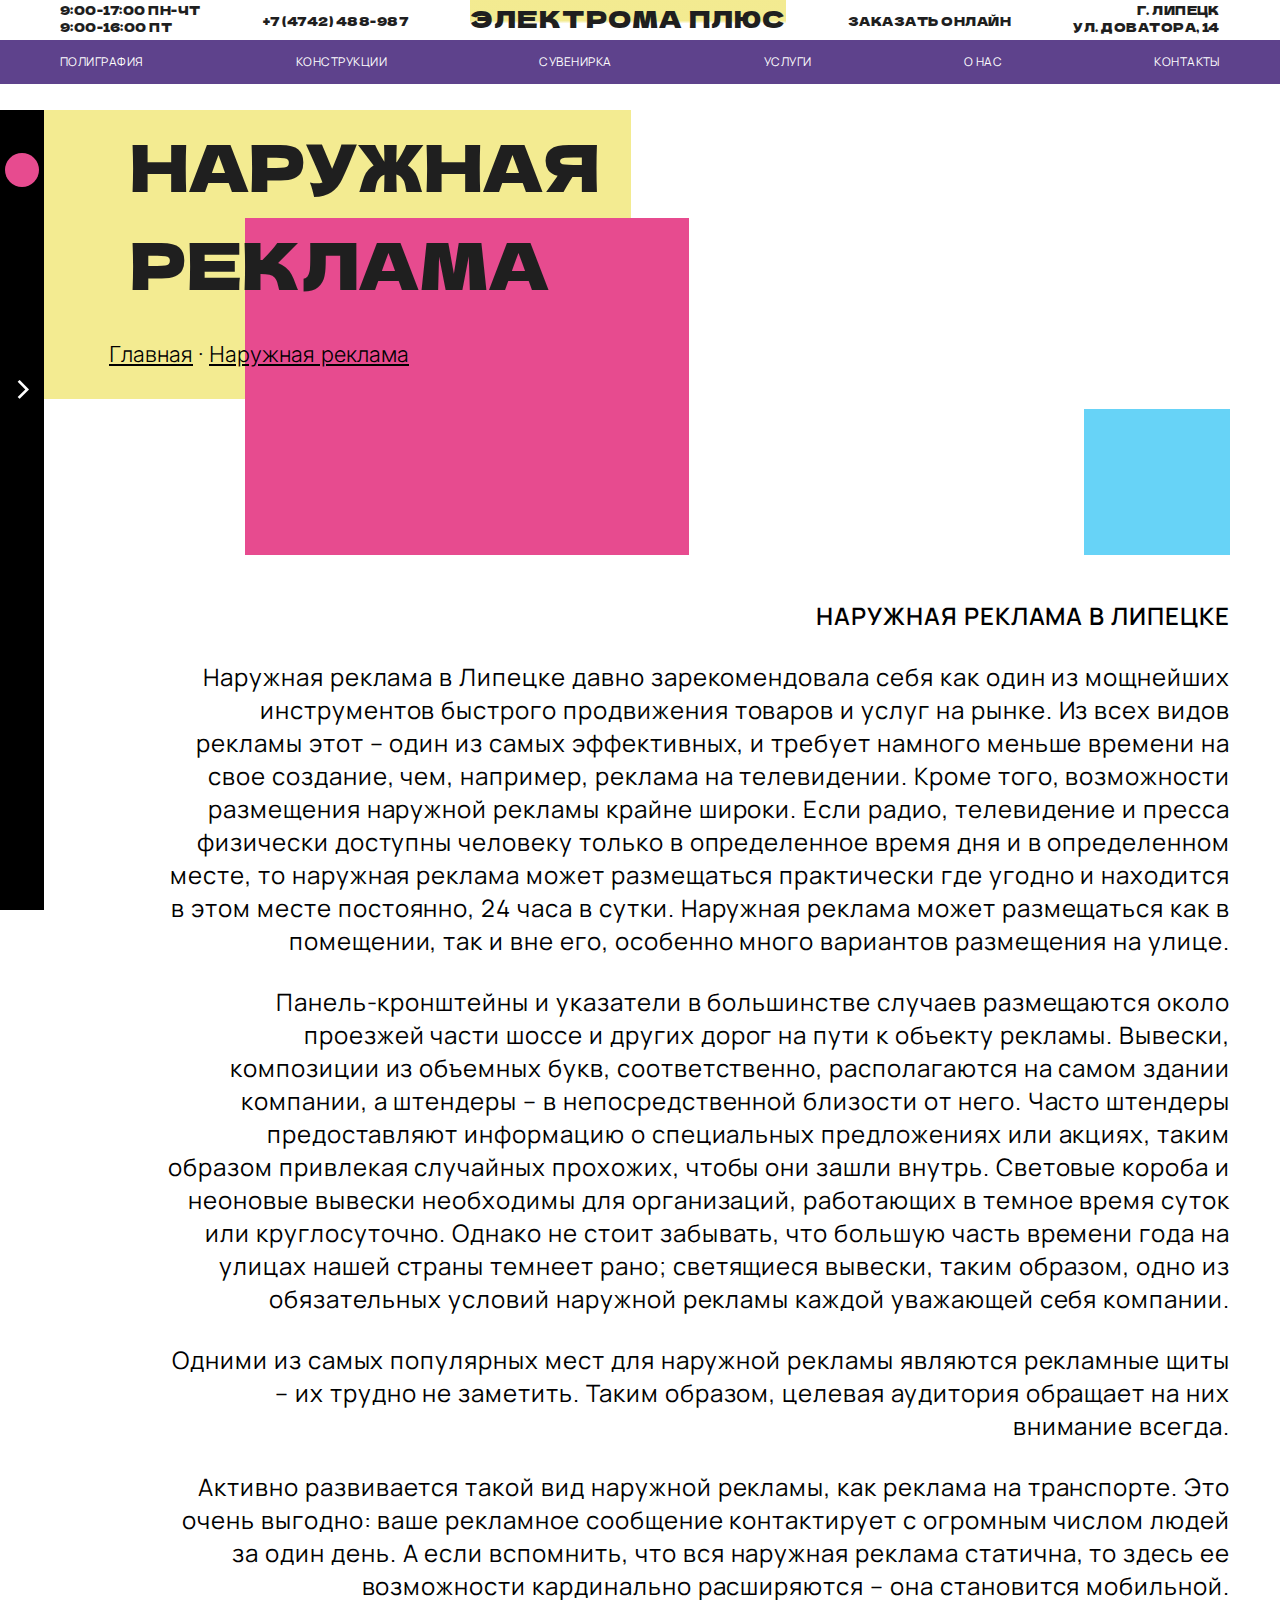
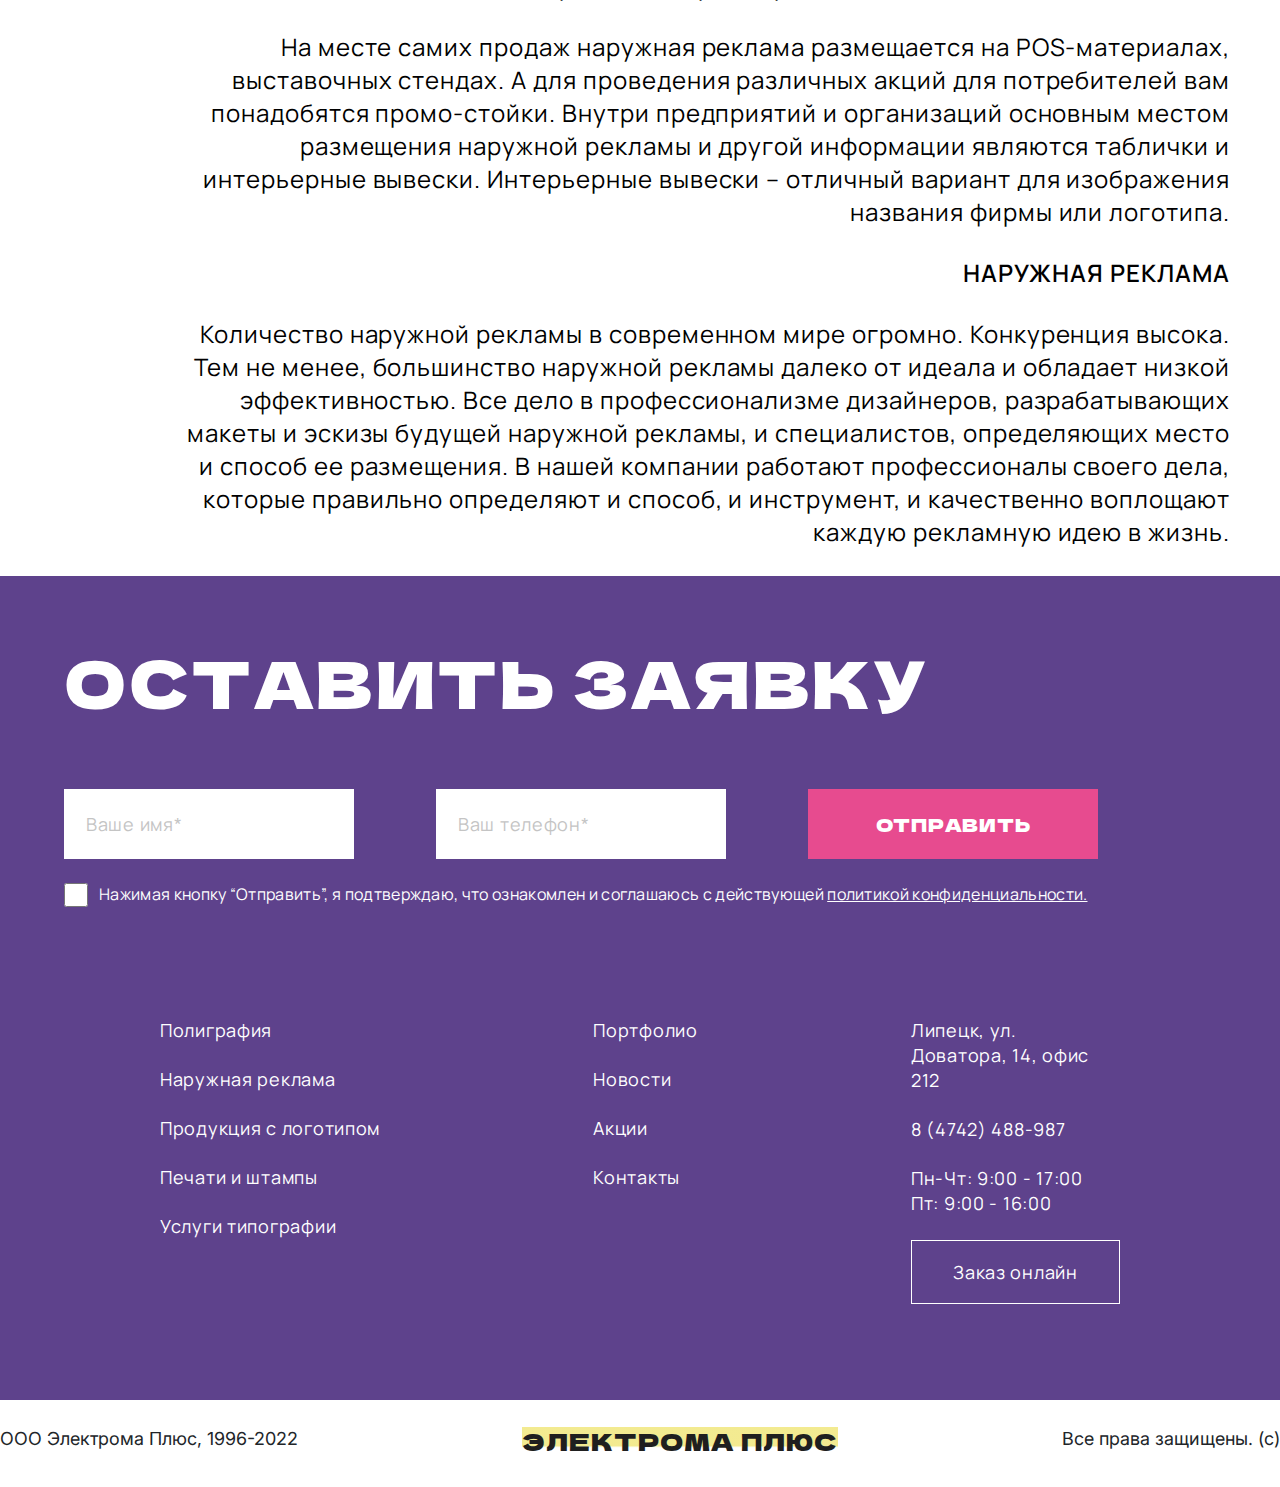
==== commit 7608d5b1: "add-simplebar" ====
--- a/advertisement.html
+++ b/advertisement.html
@@ -187,7 +187,7 @@
         <footer class="first-footer">
             <div class="first-footer__first-block">
                 <div class="first-footer__first-block__in-block">
-                    <h2 class="head-text first-footer__block__main-text content-news__block-in-name__title text-start">ОСТАВИТЬ ЗАЯВКУ</h2>
+                    <h2 class="first-footer__block__main-text content-news__block-in-name__title text-start">ОСТАВИТЬ ЗАЯВКУ</h2>
 
                     <form class="first-footer__block__in-block">
                         <input type="text" placeholder="Ваше имя*" class="first-footer__block__input" id="input-name">
--- a/css/style.css
+++ b/css/style.css
@@ -157,6 +157,7 @@
       
       .phone {
           cursor: pointer;
+          padding-right: 20px;
       }
       
       .main-head__navigation {
@@ -731,11 +732,13 @@
       }
       
       .content-news__block-in-name__title {
+          font-family: 'Dela Gothic One';
           font-size: 6.4rem;
           line-height: 93px;
           letter-spacing: 0.04em;
           color: #FFFFFF;
           width: 435px;
+          text-decoration: none;
       }
       
       .content-news__block-in-name__line {
--- a/css/second-style.css
+++ b/css/second-style.css
@@ -153,12 +153,13 @@
 }
 
 .side-menu__block2 {
-    min-height: 800px;
-    min-width: 360px;
+    height: 800px;
+    width: 360px;
     background-color: #000000;
     padding-top: 40px;
     padding-left: 44px;
     padding-right: 30px;
+    overflow: auto;
 }
 
 .side-menu__circle1 {
--- a/css/adaptive.css
+++ b/css/adaptive.css
@@ -159,7 +159,7 @@
     .first-footer__second-block,
     .second-foote,
     .content-print__blocks {
-        width: 90%;
+        width: 75%;
     }
     .second-footer {
         width: 100%;
@@ -280,6 +280,18 @@
     }
     .nav-item {
         margin: 16px 0;
+    }
+    body.nav-menu.active {
+        overflow-y: hidden;
+    }
+    .disable-scroll {
+        position: relative;
+        overflow: hidden;
+        height: 100vh;
+        position: fixed;
+        left: 0;
+        top: 0;
+        width: 100%;
     }
     .nav-menu.active {
         top: 52px;
@@ -870,8 +882,8 @@
         margin-top: 30px;
     }
     .content-news__block-article__article-all-text {
-        font-size: 0.8rem;
-        line-height: 11px;
+        font-size: 1.2rem;
+        line-height: 16.39px;
         width: 80%;
     }
     .content-news__block-article__article-under-text {
@@ -892,9 +904,9 @@
         margin-left: 11%;
     }
     /*Слайдер*/
-    .content-print__blocks-title {
+    /* .content-print__blocks-title {
         margin-left: 5%;
-    }
+    } */
     .content-print__blocks-span {
         padding-left: 0;
     }
@@ -905,9 +917,6 @@
         width: 60px;
         height: 60px;
         margin-bottom: 2px;
-    }
-    .content-print {
-        margin-bottom: 30px;
     }
     /*Первый поодвал*/
     .first-footer__first-block {
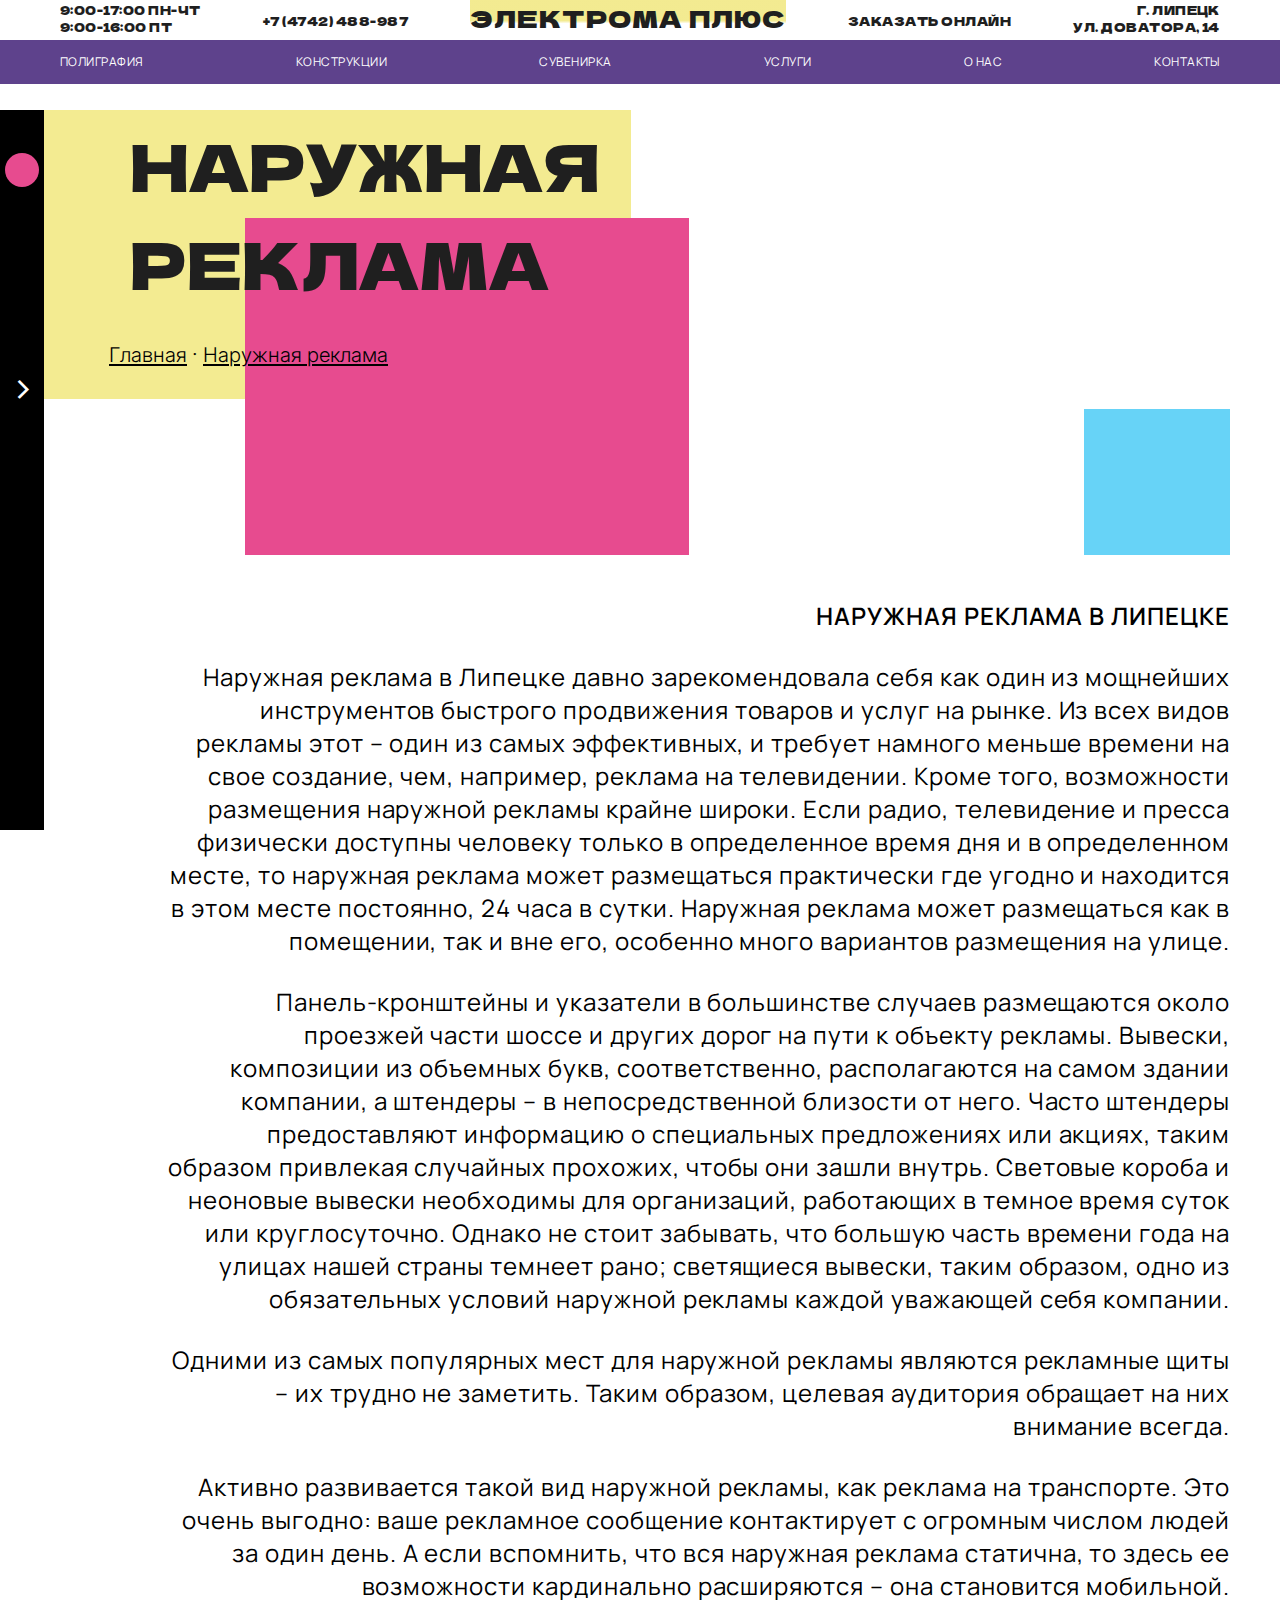
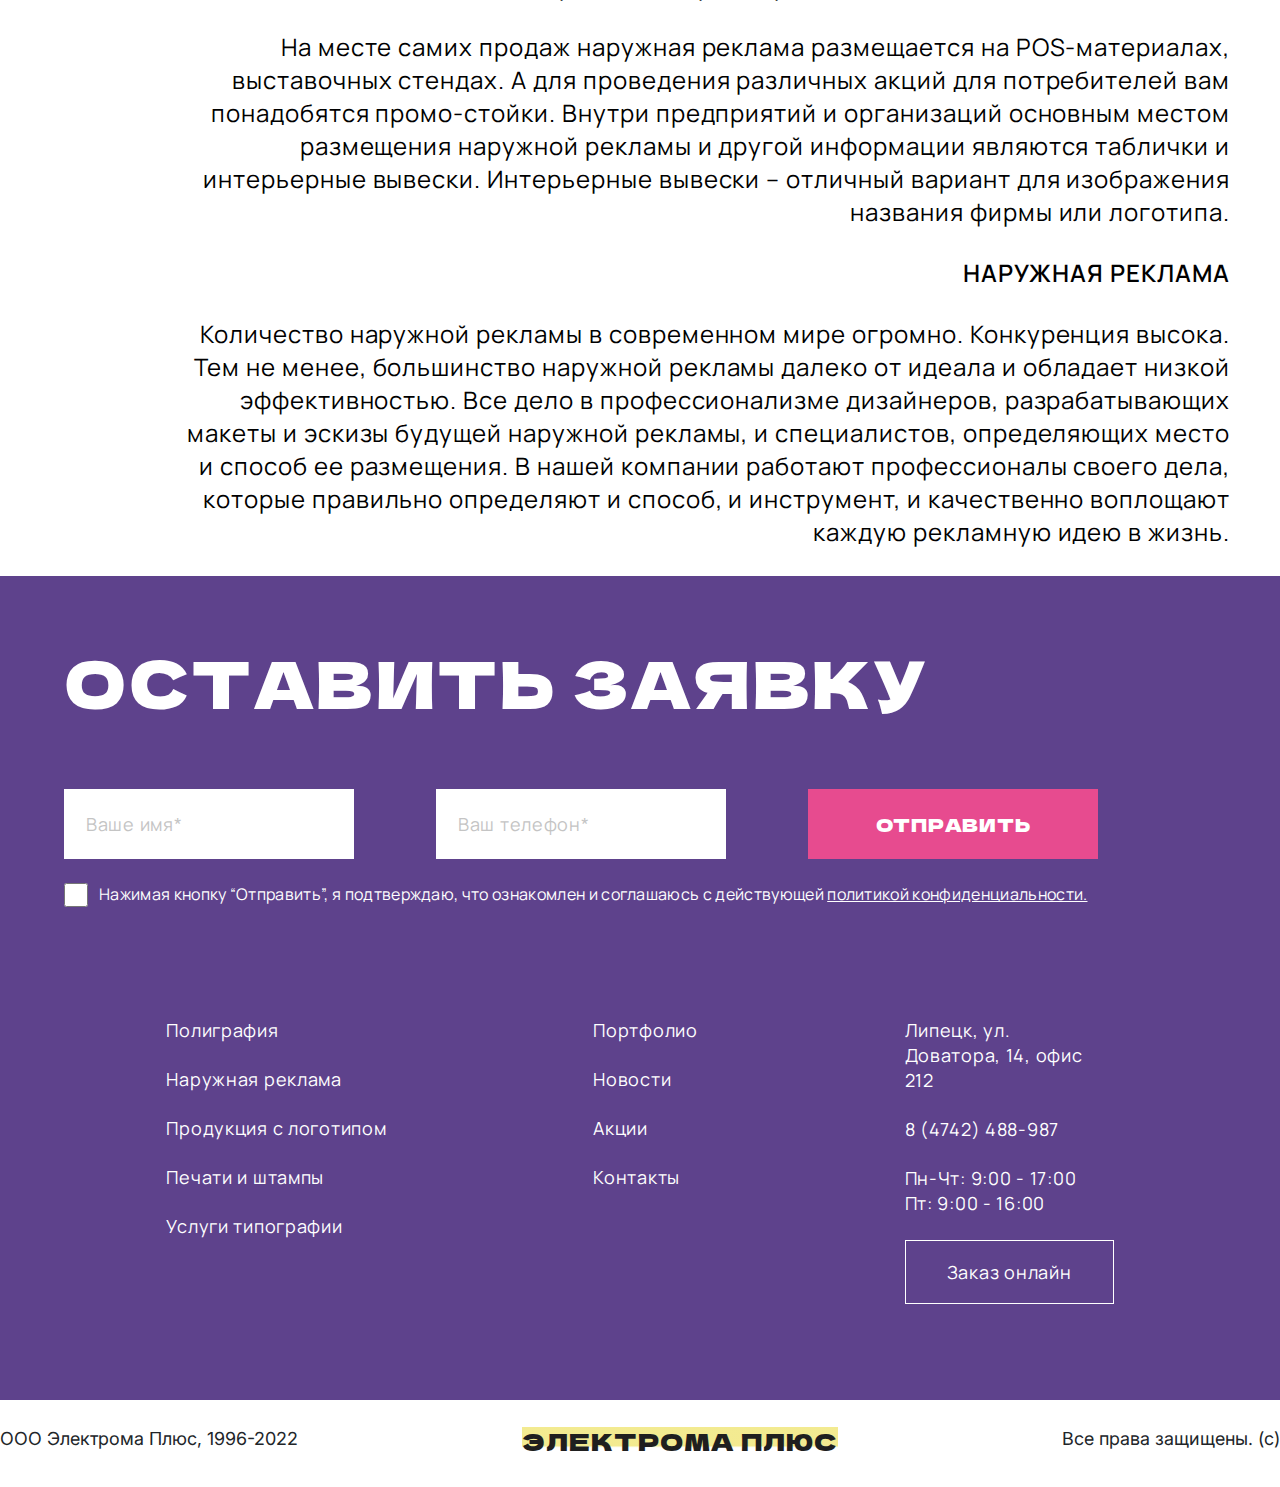
==== commit be9284ad: "change-side-menu-delete-bag-arrow" ====
--- a/advertisement.html
+++ b/advertisement.html
@@ -116,11 +116,12 @@
         <div class="side-menu">
             <div class="side-menu__block1" id="side-menu__block1">
                 <div class="side-menu__circle"> </div>
-                <p class="side-menu__arrow">></p>
+                <p class="side-menu__arrow side-menu-off ">></p>
+                <p class="side-menu__arrow-mobile side-menu-on ">></p>
             </div>
             <div class="side-menu__block2" id="side-menu__block2">
-                <div class="side-menu__circle1"> </div>
-                <div class="side-menu__line" id="side-menu__line1"> </div>
+                <!-- <div class="side-menu__circle1"> </div>
+                <div class="side-menu__line" id="side-menu__line1"> </div> -->
                 <!-- <div class="side-menu__line" id="side-menu__line2"> </div>
                 <div class="side-menu__line" id="side-menu__line3"> </div>
                 <div class="side-menu__line" id="side-menu__line4"> </div>
@@ -141,20 +142,20 @@
                 <div class="side-menu__line" id="side-menu__line19"> </div> -->
 
                 <ul class="side-menu__links">
-                    <li id="side-menu-link21"><a href="#" class="side-menu__link">панель-кронштейны</a></li>
-                    <li id="side-menu-link22"><a href="#" class="side-menu__link">световые короба</a></li>
-                    <li id="side-menu-link23"><a href="#" class="side-menu__link">указатели</a></li>
-                    <li id="side-menu-link24"><a href="#" class="side-menu__link">объемные буквы</a></li>
-                    <li id="side-menu-link25"><a href="#" class="side-menu__link">вывески</a></li>
-                    <li id="side-menu-link26"><a href="#" class="side-menu__link">таблички</a></li>
-                    <li id="side-menu-link27"><a href="#" class="side-menu__link">реклама на транспорте</a></li>
-                    <li id="side-menu-link28"><a href="#" class="side-menu__link">баннеры,постеры</a></li>
-                    <li id="side-menu-link29"><a href="#" class="side-menu__link">штендеры</a></li>
-                    <li id="side-menu-link30"> <a href="#" class="side-menu__link">промо-стойки</a></li>
-                    <li id="side-menu-link31"> <a href="#" class="side-menu__link">интерьерные вывески</a></li>
-                    <li id="side-menu-link32"> <a href="#" class="side-menu__link">pos-материалы</a></li>
-                    <li id="side-menu-link33"> <a href="#" class="side-menu__link">информационные стенды</a></li>
-                    <li id="side-menu-link34"> <a href="#" class="side-menu__link">выставочные стенды</a></li>
+                    <li class="side-menu__link side-menu__link-double side-menu__link-double side-menu__link-double1"><a href="#" class="side-menu__text-link">панель-кронштейны</a></li>
+                    <li class="side-menu__link side-menu__link2"><a href="#" class="side-menu__text-link">световые короба</a></li>
+                    <li class="side-menu__link side-menu__link3"><a href="#" class="side-menu__text-link">указатели</a></li>
+                    <li class="side-menu__link side-menu__link4"><a href="#" class="side-menu__text-link">объемные буквы</a></li>
+                    <li class="side-menu__link side-menu__link5"><a href="#" class="side-menu__text-link">вывески</a></li>
+                    <li class="side-menu__link side-menu__link6"><a href="#" class="side-menu__text-link">таблички</a></li>
+                    <li class="side-menu__link side-menu__link-double side-menu__link-double side-menu__link-double7"><a href="#" class="side-menu__text-link">реклама на транспорте</a></li>
+                    <li class="side-menu__link side-menu__link8"><a href="#" class="side-menu__text-link">баннеры, постеры</a></li>
+                    <li class="side-menu__link side-menu__link9"><a href="#" class="side-menu__text-link">штендеры</a></li>
+                    <li class="side-menu__link side-menu__link10"> <a href="#" class="side-menu__text-link">промо-стойки</a></li>
+                    <li class="side-menu__link side-menu__link-double side-menu__link-double side-menu__link-double11"> <a href="#" class="side-menu__text-link">интерьерные вывески</a></li>
+                    <li class="side-menu__link side-menu__link12"> <a href="#" class="side-menu__text-link">pos-материалы</a></li>
+                    <li class="side-menu__link side-menu__link-double side-menu__link-double side-menu__link-double13"> <a href="#" class="side-menu__text-link">информационные стенды</a></li>
+                    <li class="side-menu__link side-menu__link-double side-menu__link-double side-menu__link-double14"> <a href="#" class="side-menu__text-link">выставочные стенды</a></li>
                 </ul>
             </div>
         </div>
--- a/css/style.css
+++ b/css/style.css
@@ -25,6 +25,26 @@
       
       header {
           background-color: #FFFFFF;
+      }
+      
+      .fixed-header {
+          position: fixed;
+          top: 0;
+          left: 0;
+          width: 100%;
+          z-index: 100;
+          animation-name: header-animation;
+      }
+      
+      @keyframes header-animation {
+          0% {
+              opacity: 0;
+              top: -60px;
+          }
+          100% {
+              opacity: 1;
+              top: 0;
+          }
       }
       
       .mobile-header {
--- a/css/second-style.css
+++ b/css/second-style.css
@@ -124,17 +124,32 @@
     z-index: 3;
 }
 
+
+/* Нужно для этого класса создать условие */
+
+.side-menu-off {
+    position: absolute;
+    z-index: 3;
+}
+
+.side-menu-change {
+    position: absolute;
+}
+
 .side-menu__block1 {
-    min-height: 800px;
-    min-width: 44px;
-    max-height: 800px;
-    max-width: 44px;
+    height: 80vh;
+    width: 44px;
+    /* max-height: 800px;
+    max-width: 44px; */
     background-color: #000000;
     cursor: pointer;
 }
 
+
+/* Боковое меню маркеры */
+
 .side-menu__circle {
-    position: fixed;
+    position: absolute;
     width: 34px;
     height: 34px;
     background-color: #E74B8F;
@@ -146,14 +161,14 @@
 .side-menu__arrow {
     font-family: 'Manrope', sans-serif;
     color: #FFFFFF;
-    position: fixed;
+    position: absolute;
     font-size: 4.0rem;
     margin-left: 10px;
     margin-top: 247px;
 }
 
 .side-menu__block2 {
-    height: 800px;
+    height: 80vh;
     width: 360px;
     background-color: #000000;
     padding-top: 40px;
@@ -163,7 +178,7 @@
 }
 
 .side-menu__circle1 {
-    position: fixed;
+    position: absolute;
     width: 34px;
     height: 34px;
     background-color: #E74B8F;
@@ -173,6 +188,229 @@
     z-index: 0;
 }
 
+.side-menu__link:hover:before,
+.side-menu__link1:hover:before,
+.side-menu__link2:hover:before,
+.side-menu__link3:hover:before,
+.side-menu__link4:hover:before,
+.side-menu__link5:hover:before,
+.side-menu__link6:hover:before,
+.side-menu__link7:hover:before,
+.side-menu__link8:hover:before,
+.side-menu__link9:hover:before,
+.side-menu__link10:hover:before,
+.side-menu__link11:hover:before,
+.side-menu__link12:hover:before,
+.side-menu__link13:hover:before {
+    content: '';
+    position: absolute;
+    width: 34px;
+    height: 34px;
+    background-color: #E74B8F;
+    border-radius: 34px;
+    margin-left: -15px;
+    margin-top: 4px;
+    z-index: 0;
+}
+
+
+/* Линии для меню */
+
+.side-menu__link:after {
+    content: '';
+    position: absolute;
+    right: 0;
+    background-color: #E74B8F;
+    width: 0;
+    margin-top: 15px;
+    height: 14px;
+    transition: width 1s ease;
+    z-index: 0;
+}
+
+.side-menu__link-double:after {
+    content: '';
+    position: absolute;
+    right: 0;
+    background-color: #E74B8F;
+    width: 0;
+    margin-top: -20px;
+    height: 14px;
+    transition: width 1s ease;
+    z-index: 0;
+}
+
+.side-menu__link-double:hover:after {
+    transition-delay: 500ms;
+}
+
+.side-menu__link:hover:after {
+    transition-delay: 500ms;
+    margin-top: 15px;
+}
+
+.side-menu__link-double1:hover:after {
+    width: 174px;
+    margin-top: -20px;
+}
+
+.side-menu__link2:hover:after {
+    width: 20px;
+}
+
+.side-menu__link3:hover:after {
+    width: 125px;
+}
+
+.side-menu__link4:hover:after {
+    width: 30px;
+}
+
+.side-menu__link5:hover:after {
+    width: 153px;
+}
+
+.side-menu__link6:hover:after {
+    width: 142px;
+}
+
+.side-menu__link-double7:hover:after {
+    width: 110px;
+    margin-top: -20px;
+}
+
+.side-menu__link8:hover:after {
+    width: 15px;
+    margin-top: -20px;
+}
+
+.side-menu__link9:hover:after {
+    width: 137px;
+}
+
+.side-menu__link10:hover:after {
+    width: 68px;
+}
+
+.side-menu__link-double11:hover:after {
+    width: 80px;
+    margin-top: -20px;
+}
+
+.side-menu__link12:hover:after {
+    width: 50px;
+}
+
+.side-menu__link-double13:hover:after {
+    width: 15px;
+    margin-top: -20px;
+}
+
+.side-menu__link-double14:hover:after {
+    width: 75px;
+    margin-top: -20px;
+}
+
+.side-menu__link15:hover:after {
+    width: 160px;
+}
+
+.side-menu__link16:hover:after {
+    width: 135px;
+}
+
+.side-menu__link17:hover:after {
+    width: 140px;
+}
+
+.side-menu__link18:hover:after {
+    width: 155px;
+}
+
+.side-menu__link19:hover:after {
+    width: 145px;
+}
+
+.side-menu__link20:hover:after {
+    width: 140px;
+}
+
+.side-menu__link21:hover:after {
+    width: 140px;
+}
+
+.side-menu__link22:hover:after {
+    width: 142px;
+}
+
+.side-menu__link23:hover:after {
+    width: 155px;
+}
+
+.side-menu__link24:hover:after {
+    width: 120px;
+}
+
+.side-menu__link25:hover:after {
+    width: 142px;
+}
+
+.side-menu__link26:hover:after {
+    width: 193px;
+}
+
+.side-menu__link27:hover:after {
+    width: 175px;
+}
+
+.side-menu__link28:hover:after {
+    width: 40px;
+}
+
+.side-menu__link29:hover:after {
+    width: 140px;
+}
+
+.side-menu__link30:hover:after {
+    width: 175px;
+}
+
+.side-menu__link31:hover:after {
+    width: 205px;
+}
+
+.side-menu__link-double32:hover:after {
+    width: 95px;
+    margin-top: -20px;
+}
+
+.side-menu__link-double33:hover:after {
+    width: 95px;
+    margin-top: -20px;
+}
+
+.side-menu__link-double34:hover:after {
+    width: 95px;
+    margin-top: -20px;
+}
+
+.side-menu__text-link {
+    font-family: 'Dela Gothic One';
+    position: relative;
+    font-style: normal;
+    font-weight: 400;
+    font-size: 2.4rem;
+    line-height: 35px;
+    letter-spacing: 0.04em;
+    z-index: 10;
+    text-decoration: none;
+    color: #FFFFFF;
+}
+
+.side-menu__text-link:hover {
+    color: #FFFFFF;
+}
+
 .side-menu__line {
     position: absolute;
     right: 0;
@@ -187,7 +425,7 @@
 .side-menu__links {
     list-style-type: none;
     position: relative;
-    z-index: 1;
+    z-index: 10;
 }
 
 .side-menu__link {
@@ -197,16 +435,13 @@
     font-size: 2.4rem;
     line-height: 35px;
     letter-spacing: 0.04em;
+    z-index: 10;
+    text-decoration: none;
     color: #FFFFFF;
-    text-decoration: none;
 }
 
 .side-menu__link:hover {
     color: #FFFFFF;
-}
-
-.card {
-    /* clip-path: inset; */
 }
 
 
--- a/css/second-adaptive.css
+++ b/css/second-adaptive.css
@@ -1,37 +1,269 @@
-@media only screen and (min-width: 1441px) {
-    .heading-block {
-        min-height: calc( (100vw - 1441px)/(2560 - 1441) * (550 - 437) + 437px);
-    }
-    .heading-font-block1 {
-        max-width: 36.98vw;
-    }
-    .heading-font-block2 {
-        max-width: 500px;
-        min-width: 500px;
-        max-height: calc( (100vw - 1441px)/(2560 - 1441) * (450 - 337) + 337px);
-        min-height: calc( (100vw - 1441px)/(2560 - 1441) * (450 - 337) + 337px);
-    }
-}
-
-@media only screen and (max-width: 1280px) {
-    .bred-nav__links {
-        padding-left: 5%;
-    }
-}
-
-@media only screen and (max-width: 1180px) {
-    .main-content {
-        width: 98%;
-    }
-    .heading-block,
-    .bred-nav {
-        width: 100%;
-    }
-}
-
-@media only screen and (max-width: 1180px) {
-    .heading-block__text {
-        font-size: calc( (100vw - 480px)/(1180 - 480) * (64 - 14) + 14px);
-        line-height: calc( (100vw - 480px)/(1180 - 480) * (92.67 - 26.06) + 26.06px);
-    }
-}+        @media only screen and (min-width: 1441px) {
+            .heading-block {
+                min-height: calc( (100vw - 1441px)/(2560 - 1441) * (550 - 437) + 437px);
+            }
+            .heading-font-block1 {
+                max-width: 36.98vw;
+            }
+            .heading-font-block2 {
+                max-width: 500px;
+                min-width: 500px;
+                max-height: calc( (100vw - 1441px)/(2560 - 1441) * (450 - 337) + 337px);
+                min-height: calc( (100vw - 1441px)/(2560 - 1441) * (450 - 337) + 337px);
+            }
+        }
+        
+        @media only screen and (max-width: 1441px) {
+            .bred-nav__link a {
+                font-size: calc( (100vw - 480px)/(1441 - 480) * (22 - 12) + 12px);
+            }
+        }
+        
+        @media only screen and (max-width: 1280px) {
+            .bred-nav__links {
+                padding-left: 5%;
+            }
+        }
+        
+        @media only screen and (max-width: 1180px) {
+            .main-content {
+                width: 98%;
+            }
+            .heading-block,
+            .bred-nav {
+                width: 100%;
+            }
+            .heading-block__text {
+                font-size: calc( (100vw - 480px)/(1180 - 480) * (64 - 22) + 22px);
+                line-height: calc( (100vw - 480px)/(1180 - 480) * (92.67 - 26.06) + 26.06px);
+            }
+            .bred-nav__links {
+                padding-left: 7%;
+            }
+            .heading-font-block3 {
+                right: calc( (100vw - 320px)/(1024 - 480) * (30 - 5) + 5px);
+            }
+            .main-content__title {
+                margin-right: 30px;
+            }
+        }
+        
+        @media only screen and (min-width: 769px) {
+            .side-menu-on {
+                display: none;
+            }
+        }
+        
+        @media only screen and (max-width: 768px) {
+            .bred-nav__links {
+                padding-left: 10%;
+            }
+            .heading-block {
+                height: 237px;
+            }
+            .heading-font-block1 {
+                max-width: 36.98vw;
+                margin-top: 110px;
+                max-height: calc( (100vw - 320px)/(768 - 480) * (150 - 120) + 120px);
+                min-height: calc( (100vw - 320px)/(768 - 480) * (150 - 120) + 120px);
+                min-width: 42.31vw;
+            }
+            .heading-font-block2 {
+                max-height: 170px;
+                max-width: 48.72vw;
+                min-height: 170px;
+                min-width: 48.72vw;
+                left: 150px;
+            }
+            .heading-font-block3 {
+                max-height: 86px;
+                max-width: 86px;
+                min-height: 86px;
+                min-width: 86px;
+                right: calc( (100vw - 320px)/(1024 - 480) * (30 - 5) + 5px);
+            }
+            .side-menu-off {
+                display: none;
+            }
+            .side-menu {
+                position: fixed;
+                top: 80px;
+            }
+            .side-menu__block1 {
+                height: 40px;
+                width: 44px;
+            }
+            .side-menu__block2 {
+                height: 80vh;
+                width: 300px;
+                background-color: #000000;
+                padding-top: 40px;
+                padding-left: 30px;
+                padding-right: 15px;
+                overflow: auto;
+            }
+            .side-menu__circle {
+                position: absolute;
+                width: 34px;
+                height: 34px;
+                background-color: #E74B8F;
+                border-radius: 34px;
+                margin-left: 5px;
+                margin-top: 3px;
+            }
+            .side-menu__arrow-mobile {
+                font-family: 'Manrope', sans-serif;
+                color: #FFFFFF;
+                position: absolute;
+                font-size: 4.0rem;
+                margin-left: 10px;
+                margin-top: -12px;
+            }
+            .side-menu__link {
+                font-size: 1.8rem;
+            }
+            .side-menu__text-link {
+                font-size: 1.8rem;
+                line-height: 25px;
+            }
+        }
+        
+        @media only screen and (max-width: 480px) {
+            .heading-block__text {
+                font-size: 1.6rem;
+                line-height: 20px;
+            }
+            .bred-nav__link a {
+                font-size: 1.2rem;
+            }
+            .heading-block {
+                height: 160px;
+            }
+            .heading-font-block1 {
+                max-width: 36.98vw;
+                margin-top: 110px;
+                max-height: calc( (100vw - 320px)/(480 - 320) * (120 - 100) + 100px);
+                min-height: calc( (100vw - 320px)/(480 - 320) * (120 - 100) + 100px);
+                min-width: 42.31vw;
+            }
+            .heading-font-block2 {
+                max-height: 137px;
+                max-width: 48.72vw;
+                min-height: 137px;
+                min-width: 48.72vw;
+                left: 105px;
+            }
+            .heading-font-block3 {
+                max-height: 66px;
+                max-width: 66px;
+                min-height: 66px;
+                min-width: 66px;
+                right: calc( (100vw - 320px)/(480 - 320) * (30 - 5) + 5px);
+            }
+            .heading-block__text-block {
+                margin-left: 55px;
+            }
+            .bred-nav__links {
+                padding-left: 12%;
+            }
+            .main-content__title {
+                font-size: 1.4rem;
+                line-height: 18px;
+                margin-bottom: 18px;
+                margin-right: calc( (100vw - 320px)/(480 - 320) * (30 - 5) + 5px);
+            }
+            .side-menu {
+                position: fixed;
+                top: 80px;
+            }
+            .side-menu__block1 {
+                height: 40px;
+                width: 44px;
+            }
+            .side-menu__block2 {
+                height: 80vh;
+                width: 300px;
+                background-color: #000000;
+                padding-top: 40px;
+                padding-left: 30px;
+                padding-right: 15px;
+                overflow: auto;
+            }
+            .side-menu__circle {
+                position: absolute;
+                width: 34px;
+                height: 34px;
+                background-color: #E74B8F;
+                border-radius: 34px;
+                margin-left: 5px;
+                margin-top: 3px;
+            }
+            .side-menu__arrow-mobile {
+                font-family: 'Manrope', sans-serif;
+                color: #FFFFFF;
+                position: absolute;
+                font-size: 4.0rem;
+                margin-left: 10px;
+                margin-top: -12px;
+            }
+            .side-menu__link {
+                font-size: 1.8rem;
+            }
+            .side-menu__link:hover:after,
+            .side-menu__link1:hover:after,
+            .side-menu__link2:hover:after,
+            .side-menu__link3:hover:after,
+            .side-menu__link4:hover:after,
+            .side-menu__link5:hover:after,
+            .side-menu__link6:hover:after,
+            .side-menu__link7:hover:after,
+            .side-menu__link8:hover:after,
+            .side-menu__link9:hover:after,
+            .side-menu__link10:hover:after,
+            .side-menu__link11:hover:after,
+            .side-menu__link12:hover:after,
+            .side-menu__link13:hover:after,
+            .side-menu__link14:hover:after,
+            .side-menu__link15:hover:after,
+            .side-menu__link16:hover:after,
+            .side-menu__link17:hover:after,
+            .side-menu__link18:hover:after,
+            .side-menu__link19:hover:after,
+            .side-menu__link20:hover:after,
+            .side-menu__link21:hover:after,
+            .side-menu__link22:hover:after,
+            .side-menu__link23:hover:after,
+            .side-menu__link24:hover:after,
+            .side-menu__link25:hover:after,
+            .side-menu__link26:hover:after,
+            .side-menu__link27:hover:after,
+            .side-menu__link28:hover:after,
+            .side-menu__link29:hover:after,
+            .side-menu__link30:hover:after,
+            .side-menu__link31:hover:after,
+            .side-menu__link32:hover:after,
+            .side-menu__link33:hover:after,
+            .side-menu__link34:hover:after {
+                display: none;
+            }
+        }
+        
+        @media only screen and (max-width: 425px) {
+            .bred-nav__links {
+                padding-left: 13%;
+            }
+        }
+        
+        @media only screen and (max-width: 375px) {}
+        
+        @media only screen and (max-width: 320px) {
+            .bred-nav__links {
+                padding-left: 17%;
+            }
+            .heading-font-block2 {
+                max-height: 137px;
+                max-width: 40.72vw;
+                min-height: 137px;
+                min-width: 40.72vw;
+            }
+        }--- a/css/adaptive.css
+++ b/css/adaptive.css
@@ -159,7 +159,7 @@
     .first-footer__second-block,
     .second-foote,
     .content-print__blocks {
-        width: 75%;
+        width: 74%;
     }
     .second-footer {
         width: 100%;
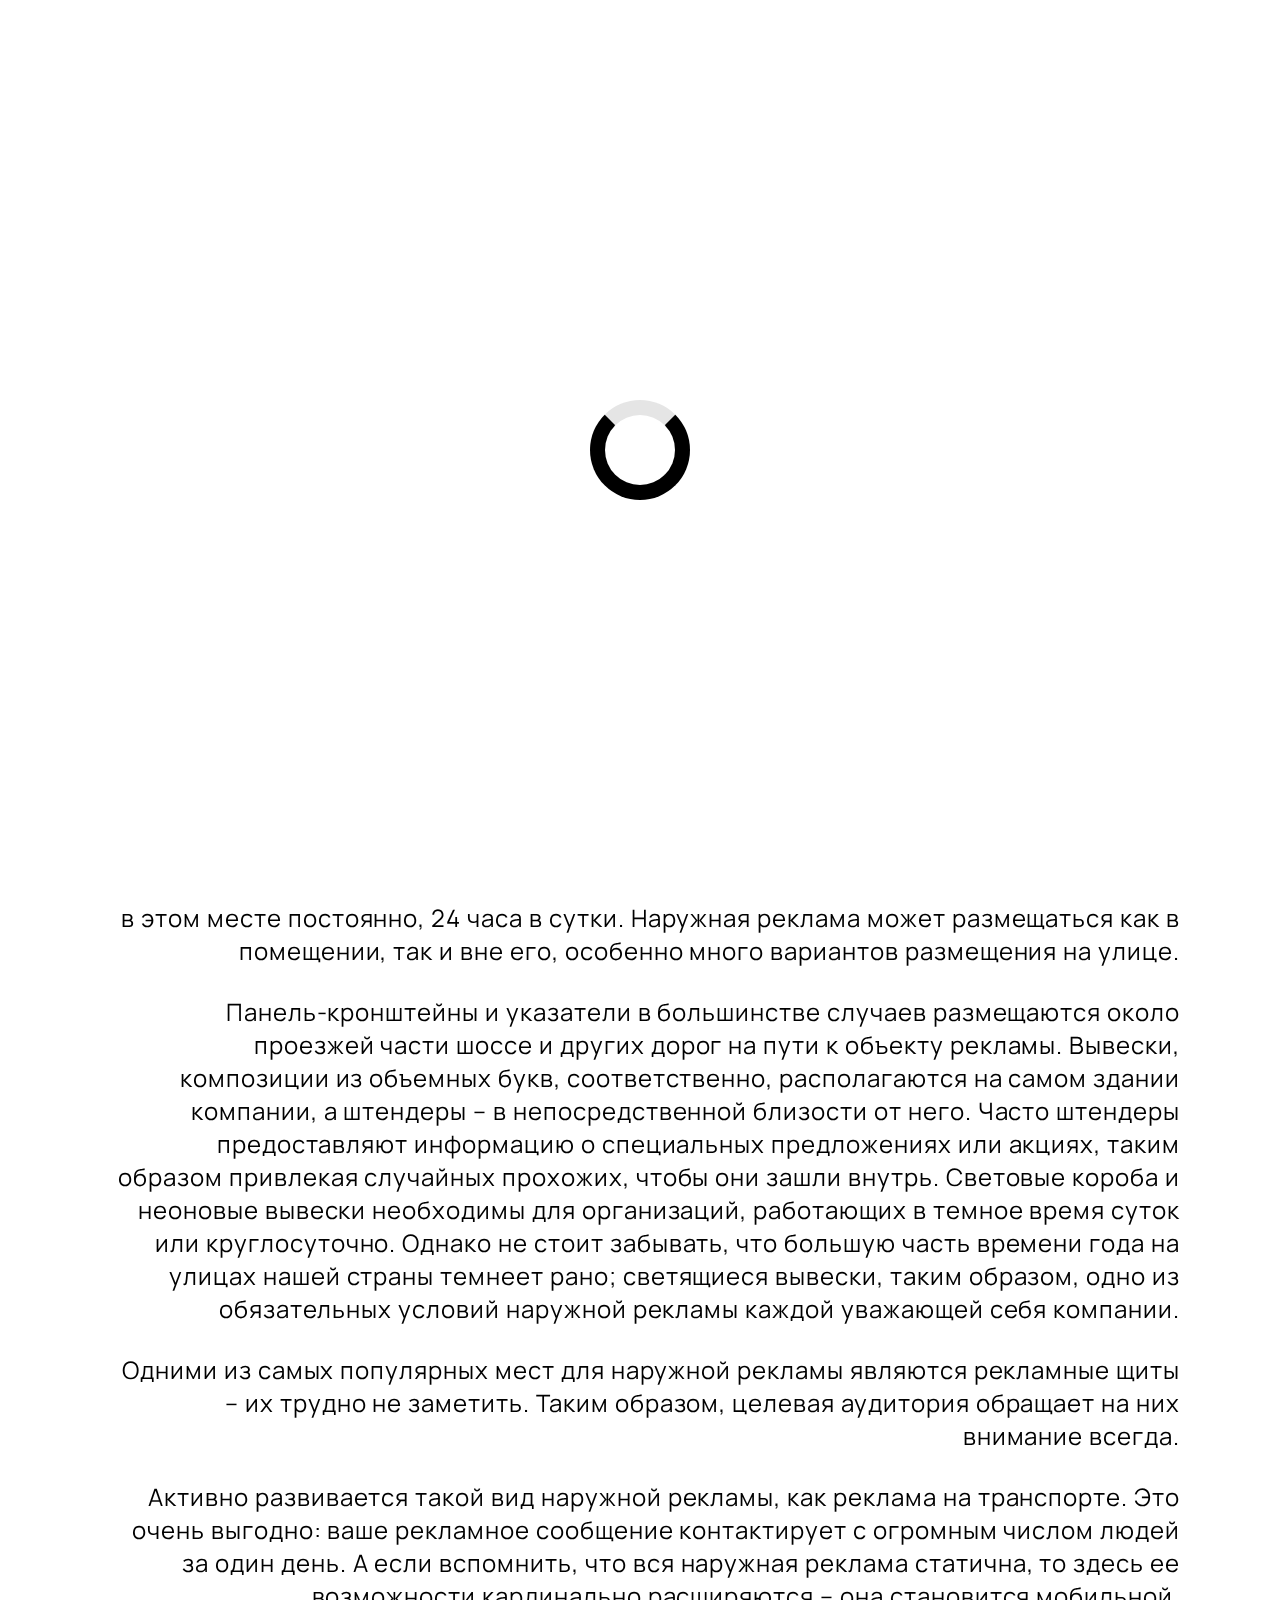
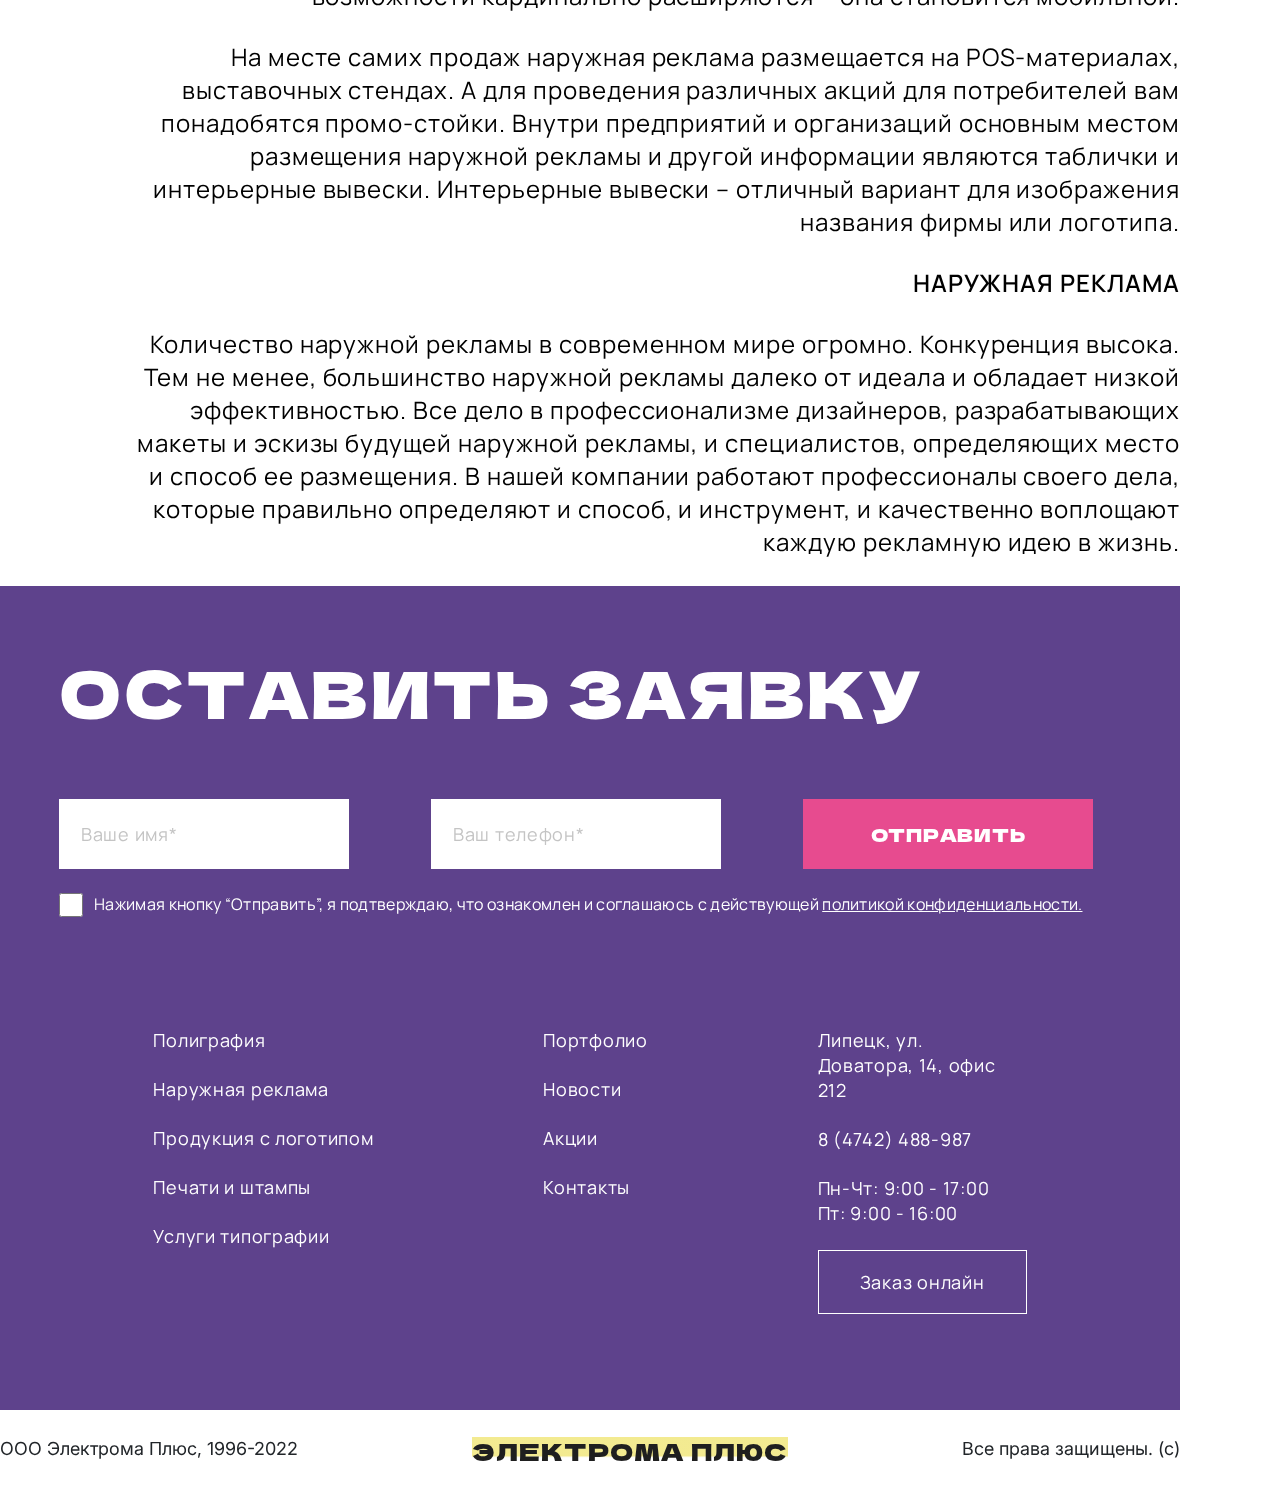
==== commit dc323706: "add-preloader-and-change-bags" ====
--- a/advertisement.html
+++ b/advertisement.html
@@ -14,6 +14,7 @@
     <link href="https://fonts.googleapis.com/css2?family=Montserrat&display=swap" rel="stylesheet">
     <link href="https://fonts.googleapis.com/css2?family=Inter:wght@300&display=swap" rel="stylesheet">
     <link rel="stylesheet" href="css/style.css">
+    <link rel="stylesheet" href="css/simplebar.css">
     <link rel="stylesheet" href="css/second-style.css">
     <link rel="stylesheet" href="css/second-adaptive.css">
     <link rel="stylesheet" href="css/bootstrap.min.css">
@@ -22,12 +23,16 @@
     <link rel="stylesheet" href="slick/slick.css">
 
 
-
 </head>
 
-<body>
+<body id="BodyBlock">
+    <div id="preloader-block" class="preloader">
+        <div class="loader">
+
+        </div>
+    </div>
     <div class="wrapper">
-        <header class="main-head main-head-off sticky-top">
+        <header class="main-head main-head-off fixed-top">
             <div class="main-head__block">
                 <div class="main-head__block-conteiner">
                     <h3 class="main-head__text head-text">9:00-17:00 ПН-ЧТ <br> 9:00-16:00 ПТ</h3>
@@ -52,7 +57,7 @@
             </nav>
         </header>
 
-        <header class="mobile-header main-head-on sticky-top">
+        <header class="mobile-header main-head-on fixed-top">
             <nav class="mobile-navbar">
 
                 <ul class="nav-menu">
@@ -113,33 +118,17 @@
             </nav>
         </section>
 
-        <div class="side-menu">
+        <div class="side-menu" id="sideMenu">
             <div class="side-menu__block1" id="side-menu__block1">
                 <div class="side-menu__circle"> </div>
                 <p class="side-menu__arrow side-menu-off ">></p>
                 <p class="side-menu__arrow-mobile side-menu-on ">></p>
             </div>
-            <div class="side-menu__block2" id="side-menu__block2">
-                <!-- <div class="side-menu__circle1"> </div>
-                <div class="side-menu__line" id="side-menu__line1"> </div> -->
-                <!-- <div class="side-menu__line" id="side-menu__line2"> </div>
-                <div class="side-menu__line" id="side-menu__line3"> </div>
-                <div class="side-menu__line" id="side-menu__line4"> </div>
-                <div class="side-menu__line" id="side-menu__line5"> </div>
-                <div class="side-menu__line" id="side-menu__line6"> </div>
-                <div class="side-menu__line" id="side-menu__line7"> </div>
-                <div class="side-menu__line" id="side-menu__line8"> </div>
-                <div class="side-menu__line" id="side-menu__line9"> </div>
-                <div class="side-menu__line" id="side-menu__line10"> </div>
-                <div class="side-menu__line" id="side-menu__line11"> </div>
-                <div class="side-menu__line" id="side-menu__line12"> </div>
-                <div class="side-menu__line" id="side-menu__line13"> </div>
-                <div class="side-menu__line" id="side-menu__line14"> </div>
-                <div class="side-menu__line" id="side-menu__line15"> </div>
-                <div class="side-menu__line" id="side-menu__line16"> </div>
-                <div class="side-menu__line" id="side-menu__line17"> </div>
-                <div class="side-menu__line" id="side-menu__line18"> </div>
-                <div class="side-menu__line" id="side-menu__line19"> </div> -->
+            <div data-simplebar class="side-menu__block2" id="side-menu__block2">
+                <div class="button-close-menu">
+                    <span class="button-close-menu-line"></span>
+                    <span class="button-close-menu-line"></span>
+                </div>
 
                 <ul class="side-menu__links">
                     <li class="side-menu__link side-menu__link-double side-menu__link-double side-menu__link-double1"><a href="#" class="side-menu__text-link">панель-кронштейны</a></li>
@@ -149,13 +138,14 @@
                     <li class="side-menu__link side-menu__link5"><a href="#" class="side-menu__text-link">вывески</a></li>
                     <li class="side-menu__link side-menu__link6"><a href="#" class="side-menu__text-link">таблички</a></li>
                     <li class="side-menu__link side-menu__link-double side-menu__link-double side-menu__link-double7"><a href="#" class="side-menu__text-link">реклама на транспорте</a></li>
-                    <li class="side-menu__link side-menu__link8"><a href="#" class="side-menu__text-link">баннеры, постеры</a></li>
+                    <li class="side-menu__link side-menu__link-double side-menu__link-double side-menu__link-double8"><a href="#" class="side-menu__text-link">баннеры, постеры</a></li>
                     <li class="side-menu__link side-menu__link9"><a href="#" class="side-menu__text-link">штендеры</a></li>
                     <li class="side-menu__link side-menu__link10"> <a href="#" class="side-menu__text-link">промо-стойки</a></li>
                     <li class="side-menu__link side-menu__link-double side-menu__link-double side-menu__link-double11"> <a href="#" class="side-menu__text-link">интерьерные вывески</a></li>
                     <li class="side-menu__link side-menu__link12"> <a href="#" class="side-menu__text-link">pos-материалы</a></li>
                     <li class="side-menu__link side-menu__link-double side-menu__link-double side-menu__link-double13"> <a href="#" class="side-menu__text-link">информационные стенды</a></li>
                     <li class="side-menu__link side-menu__link-double side-menu__link-double side-menu__link-double14"> <a href="#" class="side-menu__text-link">выставочные стенды</a></li>
+
                 </ul>
             </div>
         </div>
@@ -253,8 +243,9 @@
             <p>ООО “Электрома Плюс”, 1996-2021. Все права защищены.</p>
         </footer>
     </div>
+    <script src="js/simplebar.js"></script>
+    <script src="https://code.jquery.com/jquery-3.6.0.min.js"></script>
     <script src="js/bootstrap.bundle.min.js"></script>
-    <script src="https://code.jquery.com/jquery-3.6.0.min.js"></script>
     <script src="slick/slick.min.js"></script>
     <script src="js/main.js"></script>
     <script src="js/menu.js"></script>
--- a/css/style.css
+++ b/css/style.css
@@ -23,17 +23,60 @@
           /*10px*/
       }
       
+      body {
+          position: fixed;
+      }
+      
+      body.active-block {
+          position: relative;
+      }
+      
+      .preloader {
+          position: fixed;
+          display: flex;
+          width: 100%;
+          height: 100%;
+          z-index: 999998;
+          background-color: #ffffff;
+          justify-content: center;
+          align-items: center;
+          left: 0;
+          top: 0;
+          transition: 1s all;
+          opacity: 1;
+          visibility: visible;
+      }
+      
+      .preloader.done {
+          opacity: 0;
+          visibility: hidden;
+      }
+      
+      .loader {
+          position: absolute;
+          width: 100px;
+          height: 100px;
+          border-radius: 50%;
+          border: 15px solid black;
+          border-top-color: #E5E5E5;
+          z-index: 999999;
+          transform: translate(-50%, -50%);
+          animation: 1.5s preloader-animate infinite linear;
+          top: 50%;
+          left: 50%;
+      }
+      
+      @keyframes preloader-animate {
+          0% {
+              transform: translate(-50%, -50%) rotate(0deg);
+          }
+          100% {
+              transform: translate(-50%, -50%) rotate(360deg);
+          }
+      }
+      
       header {
           background-color: #FFFFFF;
-      }
-      
-      .fixed-header {
-          position: fixed;
-          top: 0;
-          left: 0;
-          width: 100%;
-          z-index: 100;
-          animation-name: header-animation;
       }
       
       @keyframes header-animation {
@@ -123,6 +166,7 @@
       
       .wrapper {
           margin: 0 auto;
+          margin-top: 128px;
           width: 1440px;
       }
       
@@ -316,6 +360,10 @@
           font-size: 1.8rem;
           line-height: 26px;
           letter-spacing: 0.04em;
+      }
+      
+      .another-color:hover {
+          color: #E74B8F;
       }
       
       .another-color {
--- a/css/simplebar.css
+++ b/css/simplebar.css
@@ -0,0 +1,211 @@
+[data-simplebar] {
+  position: relative;
+  flex-direction: column;
+  flex-wrap: wrap;
+  justify-content: flex-start;
+  align-content: flex-start;
+  align-items: flex-start;
+}
+
+.simplebar-wrapper {
+  overflow: hidden;
+  width: inherit;
+  height: inherit;
+  max-width: inherit;
+  max-height: inherit;
+}
+
+.simplebar-mask {
+  direction: inherit;
+  position: absolute;
+  overflow: hidden;
+  padding: 0;
+  margin: 0;
+  left: 0;
+  top: 0;
+  bottom: 0;
+  right: 0;
+  width: auto !important;
+  height: auto !important;
+  z-index: 0;
+}
+
+.simplebar-offset {
+  direction: inherit !important;
+  box-sizing: inherit !important;
+  resize: none !important;
+  position: absolute;
+  top: 0;
+  left: 0;
+  bottom: 0;
+  right: 0;
+  padding: 0;
+  margin: 0;
+  -webkit-overflow-scrolling: touch;
+}
+
+.simplebar-content-wrapper {
+  direction: inherit;
+  box-sizing: border-box !important;
+  position: relative;
+  display: block;
+  height: 100%; /* Required for horizontal native scrollbar to not appear if parent is taller than natural height */
+  width: auto;
+  max-width: 100%; /* Not required for horizontal scroll to trigger */
+  max-height: 100%; /* Needed for vertical scroll to trigger */
+  scrollbar-width: none;
+  -ms-overflow-style: none;
+}
+
+.simplebar-content-wrapper::-webkit-scrollbar,
+.simplebar-hide-scrollbar::-webkit-scrollbar {
+  width: 0;
+  height: 0;
+}
+
+.simplebar-content:before,
+.simplebar-content:after {
+  content: ' ';
+  display: table;
+}
+
+.simplebar-placeholder {
+  max-height: 100%;
+  max-width: 100%;
+  width: 100%;
+  pointer-events: none;
+}
+
+.simplebar-height-auto-observer-wrapper {
+  box-sizing: inherit !important;
+  height: 100%;
+  width: 100%;
+  max-width: 1px;
+  position: relative;
+  float: left;
+  max-height: 1px;
+  overflow: hidden;
+  z-index: -1;
+  padding: 0;
+  margin: 0;
+  pointer-events: none;
+  flex-grow: inherit;
+  flex-shrink: 0;
+  flex-basis: 0;
+}
+
+.simplebar-height-auto-observer {
+  box-sizing: inherit;
+  display: block;
+  opacity: 0;
+  position: absolute;
+  top: 0;
+  left: 0;
+  height: 1000%;
+  width: 1000%;
+  min-height: 1px;
+  min-width: 1px;
+  overflow: hidden;
+  pointer-events: none;
+  z-index: -1;
+}
+
+.simplebar-track {
+  z-index: 1;
+  position: absolute;
+  right: 0;
+  bottom: 0;
+  pointer-events: none;
+  overflow: hidden;
+}
+
+[data-simplebar].simplebar-dragging .simplebar-content {
+  pointer-events: none;
+  user-select: none;
+  -webkit-user-select: none;
+}
+
+[data-simplebar].simplebar-dragging .simplebar-track {
+  pointer-events: all;
+}
+
+.simplebar-scrollbar {
+  position: absolute;
+  left: 0;
+  right: 0;
+  min-height: 10px;
+}
+
+.simplebar-scrollbar:before {
+  position: absolute;
+  content: '';
+  background: black;
+  border-radius: 7px;
+  left: 2px;
+  right: 2px;
+  opacity: 0;
+  transition: opacity 0.2s linear;
+}
+
+.simplebar-scrollbar.simplebar-visible:before {
+  /* When hovered, remove all transitions from drag handle */
+  opacity: 0.5;
+  transition: opacity 0s linear;
+}
+
+.simplebar-track.simplebar-vertical {
+  top: 0;
+  width: 11px;
+}
+
+.simplebar-track.simplebar-vertical .simplebar-scrollbar:before {
+  top: 2px;
+  bottom: 2px;
+}
+
+.simplebar-track.simplebar-horizontal {
+  left: 0;
+  height: 11px;
+}
+
+.simplebar-track.simplebar-horizontal .simplebar-scrollbar:before {
+  height: 100%;
+  left: 2px;
+  right: 2px;
+}
+
+.simplebar-track.simplebar-horizontal .simplebar-scrollbar {
+  right: auto;
+  left: 0;
+  top: 2px;
+  height: 7px;
+  min-height: 0;
+  min-width: 10px;
+  width: auto;
+}
+
+/* Rtl support */
+[data-simplebar-direction='rtl'] .simplebar-track.simplebar-vertical {
+  right: auto;
+  left: 0;
+}
+
+.hs-dummy-scrollbar-size {
+  direction: rtl;
+  position: fixed;
+  opacity: 0;
+  visibility: hidden;
+  height: 500px;
+  width: 500px;
+  overflow-y: hidden;
+  overflow-x: scroll;
+}
+
+.simplebar-hide-scrollbar {
+  position: fixed;
+  left: 0;
+  visibility: hidden;
+  overflow-y: scroll;
+  scrollbar-width: none;
+  -ms-overflow-style: none;
+}
--- a/css/second-style.css
+++ b/css/second-style.css
@@ -17,12 +17,12 @@
     width: 1180px;
     margin: 0 auto;
     height: 437px;
-    margin-top: 34px;
+    margin-top: 114px;
     margin-bottom: 44px;
 }
 
 .heading-font-block1 {
-    margin-top: 110px;
+    margin-top: -18px;
     max-height: calc( (100vw - 1441px)/(2560 - 1441) * (350 - 297) + 297px);
     max-width: 49.31vw;
     min-height: calc( (100vw - 1441px)/(2560 - 1441) * (350 - 297) + 297px);
@@ -171,7 +171,7 @@
     height: 80vh;
     width: 360px;
     background-color: #000000;
-    padding-top: 40px;
+    padding-top: 20px;
     padding-left: 44px;
     padding-right: 30px;
     overflow: auto;
@@ -279,8 +279,8 @@
     margin-top: -20px;
 }
 
-.side-menu__link8:hover:after {
-    width: 15px;
+.side-menu__link-double8:hover:after {
+    width: 150px;
     margin-top: -20px;
 }
 
@@ -426,6 +426,7 @@
     list-style-type: none;
     position: relative;
     z-index: 10;
+    margin-top: 20px;
 }
 
 .side-menu__link {
@@ -444,6 +445,34 @@
     color: #FFFFFF;
 }
 
+.button-close-menu {
+    display: block;
+    position: relative;
+    float: right;
+    top: 0;
+    cursor: pointer;
+    z-index: 20;
+    /* top: 20px;
+    right: 20px; */
+}
+
+.button-close-menu-line {
+    display: block;
+    width: 20px;
+    height: 2px;
+    margin: 5px;
+    background-color: #fff;
+    cursor: pointer;
+}
+
+.button-close-menu-line:nth-child(1) {
+    transform: translateY(8px) rotate(45deg);
+}
+
+.button-close-menu-line:nth-child(2) {
+    transform: translateY(1px) rotate(-45deg);
+}
+
 
 /* Контент */
 
--- a/css/second-adaptive.css
+++ b/css/second-adaptive.css
@@ -48,6 +48,12 @@
             }
         }
         
+        @media only screen and (max-width: 900px) {
+            .heading-font-block1 {
+                margin-top: -5px;
+            }
+        }
+        
         @media only screen and (min-width: 769px) {
             .side-menu-on {
                 display: none;
@@ -63,7 +69,7 @@
             }
             .heading-font-block1 {
                 max-width: 36.98vw;
-                margin-top: 110px;
+                margin-top: 0px;
                 max-height: calc( (100vw - 320px)/(768 - 480) * (150 - 120) + 120px);
                 min-height: calc( (100vw - 320px)/(768 - 480) * (150 - 120) + 120px);
                 min-width: 42.31vw;
@@ -125,89 +131,6 @@
             .side-menu__text-link {
                 font-size: 1.8rem;
                 line-height: 25px;
-            }
-        }
-        
-        @media only screen and (max-width: 480px) {
-            .heading-block__text {
-                font-size: 1.6rem;
-                line-height: 20px;
-            }
-            .bred-nav__link a {
-                font-size: 1.2rem;
-            }
-            .heading-block {
-                height: 160px;
-            }
-            .heading-font-block1 {
-                max-width: 36.98vw;
-                margin-top: 110px;
-                max-height: calc( (100vw - 320px)/(480 - 320) * (120 - 100) + 100px);
-                min-height: calc( (100vw - 320px)/(480 - 320) * (120 - 100) + 100px);
-                min-width: 42.31vw;
-            }
-            .heading-font-block2 {
-                max-height: 137px;
-                max-width: 48.72vw;
-                min-height: 137px;
-                min-width: 48.72vw;
-                left: 105px;
-            }
-            .heading-font-block3 {
-                max-height: 66px;
-                max-width: 66px;
-                min-height: 66px;
-                min-width: 66px;
-                right: calc( (100vw - 320px)/(480 - 320) * (30 - 5) + 5px);
-            }
-            .heading-block__text-block {
-                margin-left: 55px;
-            }
-            .bred-nav__links {
-                padding-left: 12%;
-            }
-            .main-content__title {
-                font-size: 1.4rem;
-                line-height: 18px;
-                margin-bottom: 18px;
-                margin-right: calc( (100vw - 320px)/(480 - 320) * (30 - 5) + 5px);
-            }
-            .side-menu {
-                position: fixed;
-                top: 80px;
-            }
-            .side-menu__block1 {
-                height: 40px;
-                width: 44px;
-            }
-            .side-menu__block2 {
-                height: 80vh;
-                width: 300px;
-                background-color: #000000;
-                padding-top: 40px;
-                padding-left: 30px;
-                padding-right: 15px;
-                overflow: auto;
-            }
-            .side-menu__circle {
-                position: absolute;
-                width: 34px;
-                height: 34px;
-                background-color: #E74B8F;
-                border-radius: 34px;
-                margin-left: 5px;
-                margin-top: 3px;
-            }
-            .side-menu__arrow-mobile {
-                font-family: 'Manrope', sans-serif;
-                color: #FFFFFF;
-                position: absolute;
-                font-size: 4.0rem;
-                margin-left: 10px;
-                margin-top: -12px;
-            }
-            .side-menu__link {
-                font-size: 1.8rem;
             }
             .side-menu__link:hover:after,
             .side-menu__link1:hover:after,
@@ -248,6 +171,89 @@
             }
         }
         
+        @media only screen and (max-width: 480px) {
+            .wrapper {
+                margin-top: 120px;
+            }
+            .heading-block__text {
+                font-size: 1.6rem;
+                line-height: 20px;
+            }
+            .bred-nav__link a {
+                font-size: 1.2rem;
+            }
+            .heading-block {
+                height: 160px;
+            }
+            .heading-font-block1 {
+                max-height: calc( (100vw - 320px)/(480 - 320) * (120 - 100) + 100px);
+                min-height: calc( (100vw - 320px)/(480 - 320) * (120 - 100) + 100px);
+            }
+            .heading-font-block2 {
+                max-height: 137px;
+                max-width: 48.72vw;
+                min-height: 137px;
+                min-width: 48.72vw;
+                left: 105px;
+            }
+            .heading-font-block3 {
+                max-height: 66px;
+                max-width: 66px;
+                min-height: 66px;
+                min-width: 66px;
+                right: calc( (100vw - 320px)/(480 - 320) * (30 - 5) + 5px);
+            }
+            .heading-block__text-block {
+                margin-left: 55px;
+            }
+            .bred-nav__links {
+                padding-left: 12%;
+            }
+            .main-content__title {
+                font-size: 1.4rem;
+                line-height: 18px;
+                margin-bottom: 18px;
+                margin-right: calc( (100vw - 320px)/(480 - 320) * (30 - 5) + 5px);
+            }
+            .side-menu {
+                position: fixed;
+                top: 80px;
+            }
+            .side-menu__block1 {
+                height: 40px;
+                width: 44px;
+            }
+            .side-menu__block2 {
+                height: 80vh;
+                width: 300px;
+                background-color: #000000;
+                padding-top: 40px;
+                padding-left: 30px;
+                padding-right: 15px;
+                overflow: auto;
+            }
+            .side-menu__circle {
+                position: absolute;
+                width: 34px;
+                height: 34px;
+                background-color: #E74B8F;
+                border-radius: 34px;
+                margin-left: 5px;
+                margin-top: 3px;
+            }
+            .side-menu__arrow-mobile {
+                font-family: 'Manrope', sans-serif;
+                color: #FFFFFF;
+                position: absolute;
+                font-size: 4.0rem;
+                margin-left: 10px;
+                margin-top: -12px;
+            }
+            .side-menu__link {
+                font-size: 1.8rem;
+            }
+        }
+        
         @media only screen and (max-width: 425px) {
             .bred-nav__links {
                 padding-left: 13%;
--- a/css/adaptive.css
+++ b/css/adaptive.css
@@ -243,6 +243,9 @@
 }
 
 @media only screen and (max-width: 900px) {
+    .wrapper {
+        margin-top: 100px;
+    }
     .main-head-off {
         display: none;
     }
@@ -337,12 +340,13 @@
         width: 600px;
     }
     .content-portfolio {
-        margin-top: calc( (100vw - 480px)/(900 - 480) * (450 - 300) + 300px);
-        margin-bottom: 622px;
+        top: calc( (100vw - 480px)/(900 - 480) * (400 - 230) + 230px);
+        margin-bottom: calc( (100vw - 480px)/(900 - 480) * (450 - 250) + 250px);
         width: 100%;
         justify-content: flex-start;
     }
     .content-portfolio__block1 {
+        position: relative;
         display: flex;
         flex-direction: column;
         margin-top: 30px;
@@ -505,7 +509,8 @@
         line-height: 16px;
     }
     .content-news__block-article__article-btn {
-        width: 100px;
+        padding: 5px;
+        width: 110px;
         height: 29px;
         margin-right: 0;
         align-self: start;
@@ -628,6 +633,9 @@
 }
 
 @media only screen and (max-width: 480px) {
+    /* .wrapper {
+        margin-top: 100px;
+    } */
      :root {
         font-size: 0.625em;
     }
@@ -715,10 +723,9 @@
         margin-top: 140px;
     }
     .content-portfolio {
-        margin-top: 250px;
-        margin-bottom: 435px;
-    }
-    .content-portfolio {
+        top: calc( (100vw - 480px)/(480 - 320) * (80 - 70) + 70px);
+        margin-top: 0px;
+        margin-bottom: calc( (100vw - 480px)/(480 - 320) * (100 - 90) + 90px);
         width: 100%;
         justify-content: flex-start;
     }
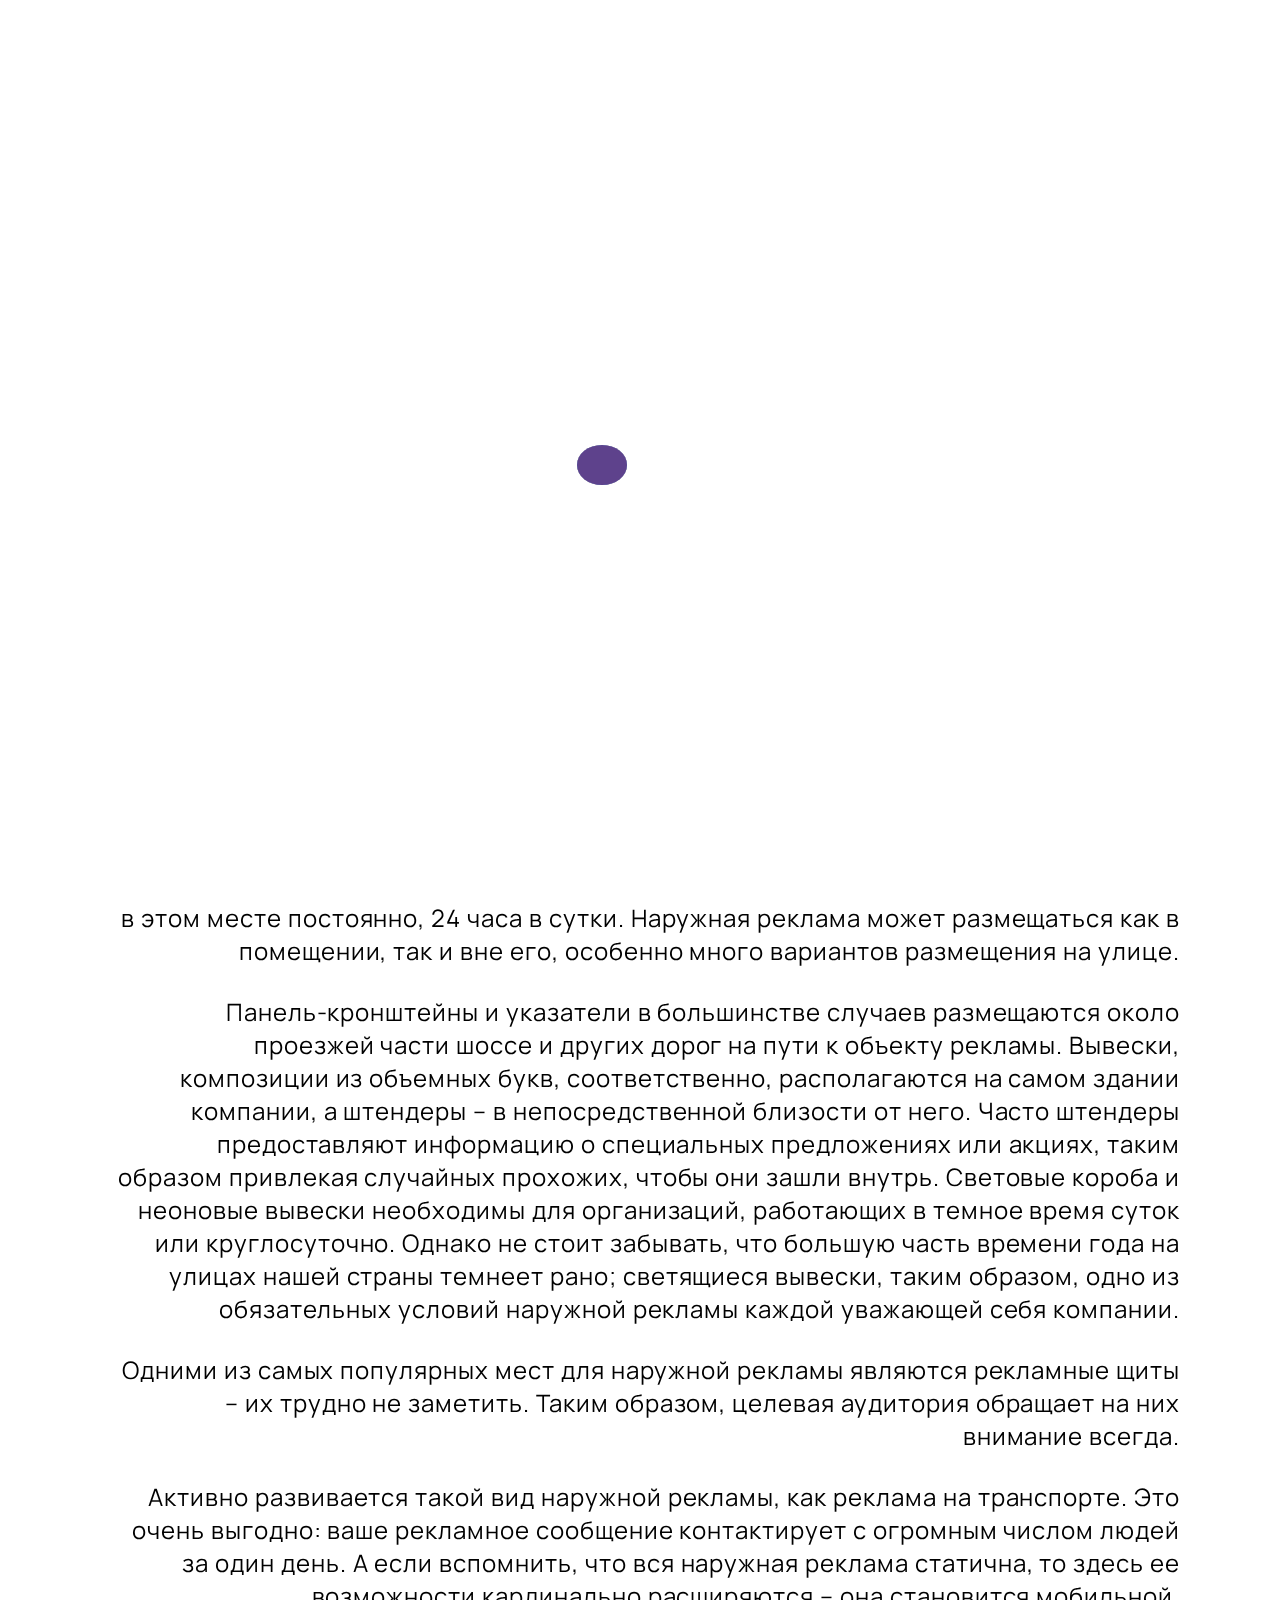
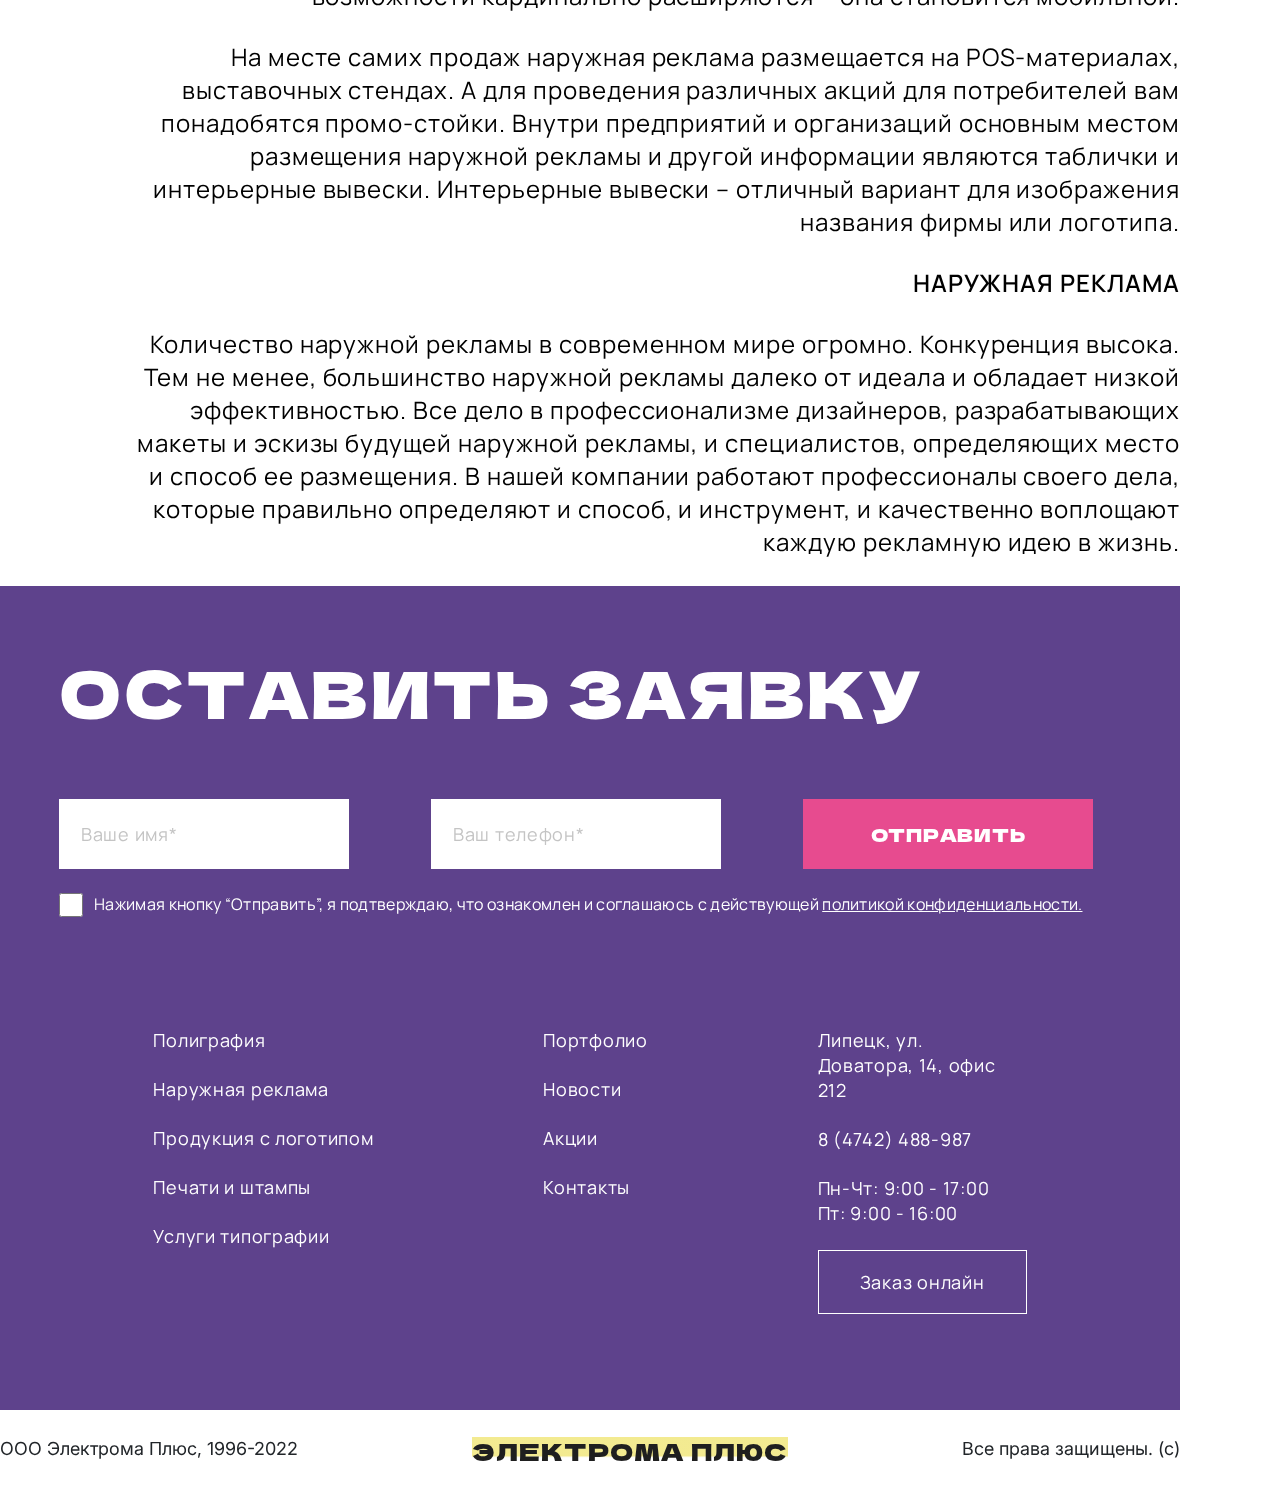
==== commit c4c64dea: "change-preloader" ====
--- a/advertisement.html
+++ b/advertisement.html
@@ -27,8 +27,11 @@
 
 <body id="BodyBlock">
     <div id="preloader-block" class="preloader">
-        <div class="loader">
-
+        <div class="load">
+            <div></div>
+            <div></div>
+            <div></div>
+            <div></div>
         </div>
     </div>
     <div class="wrapper">
--- a/css/style.css
+++ b/css/style.css
@@ -52,26 +52,67 @@
           visibility: hidden;
       }
       
-      .loader {
-          position: absolute;
+      .preloader h2 {
+          position: absolute;
+          top: 40%;
+          font-size: 3.0rem;
+      }
+      
+      .load {
+          position: absolute;
+          top: 55%;
+          left: 49%;
+          transform: translate(-50%, -50%);
           width: 100px;
           height: 100px;
+      }
+      
+      .load div {
+          border: 0px;
+          margin: 0px;
+          width: 50px;
+          height: 50px;
+          position: absolute;
           border-radius: 50%;
-          border: 15px solid black;
-          border-top-color: #E5E5E5;
-          z-index: 999999;
-          transform: translate(-50%, -50%);
-          animation: 1.5s preloader-animate infinite linear;
-          top: 50%;
-          left: 50%;
+          animation: preloader-animate 2s ease infinite;
+      }
+      
+      .load :first-child {
+          background: #F3EB91;
+          animation-delay: -1.5s;
+          height: 40px;
+      }
+      
+      .load :nth-child(2) {
+          background: #E74B8F;
+          animation-delay: -1s;
+          height: 40px;
+      }
+      
+      .load :nth-child(3) {
+          background: #67D3F7;
+          animation-delay: -0.5s;
+          height: 40px;
+      }
+      
+      .load :last-child {
+          background: #5E428C;
+          height: 40px;
       }
       
       @keyframes preloader-animate {
-          0% {
-              transform: translate(-50%, -50%) rotate(0deg);
+          0%,
+          100% {
+              transform: translate(0)
           }
-          100% {
-              transform: translate(-50%, -50%) rotate(360deg);
+          25% {
+              transform: translate(160%)
+          }
+          50% {
+              transform: translate(160%, 160%)
+          }
+          75% {
+              transform: translate(0, 160%)
           }
       }
       
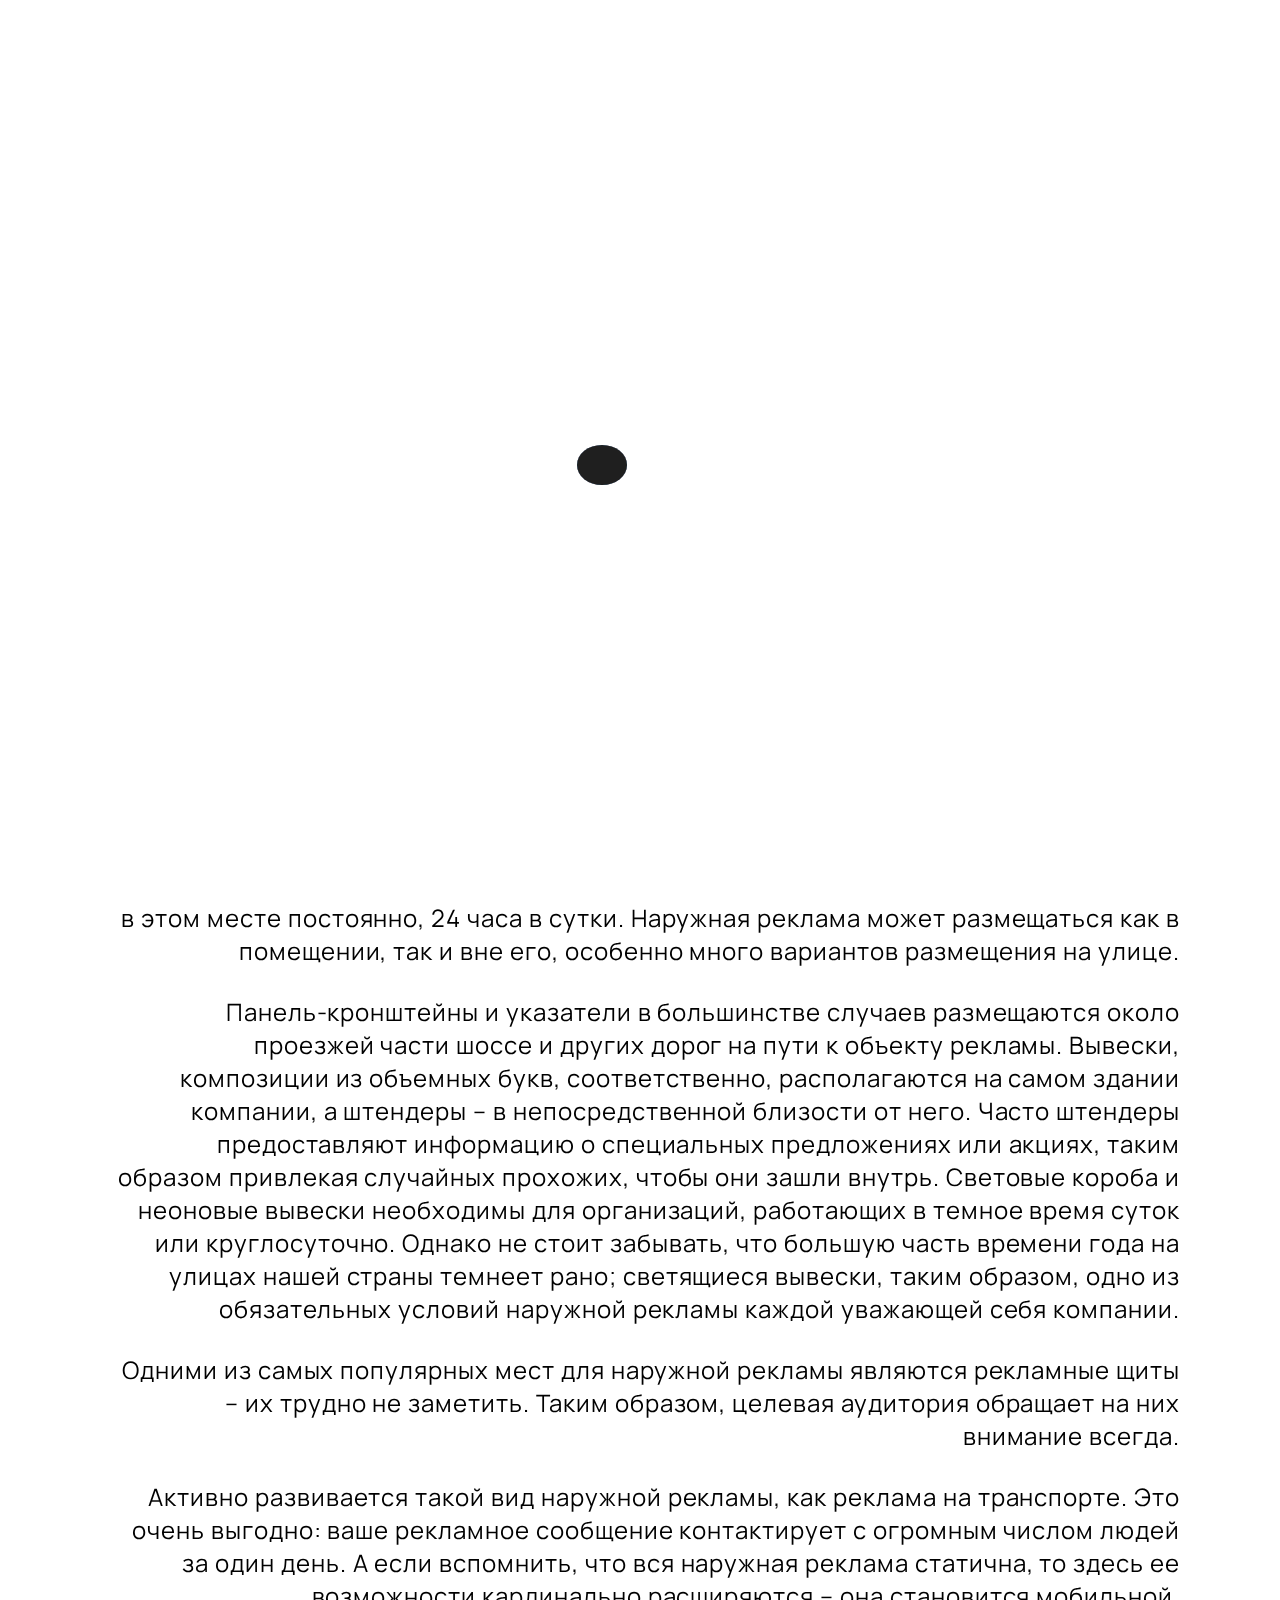
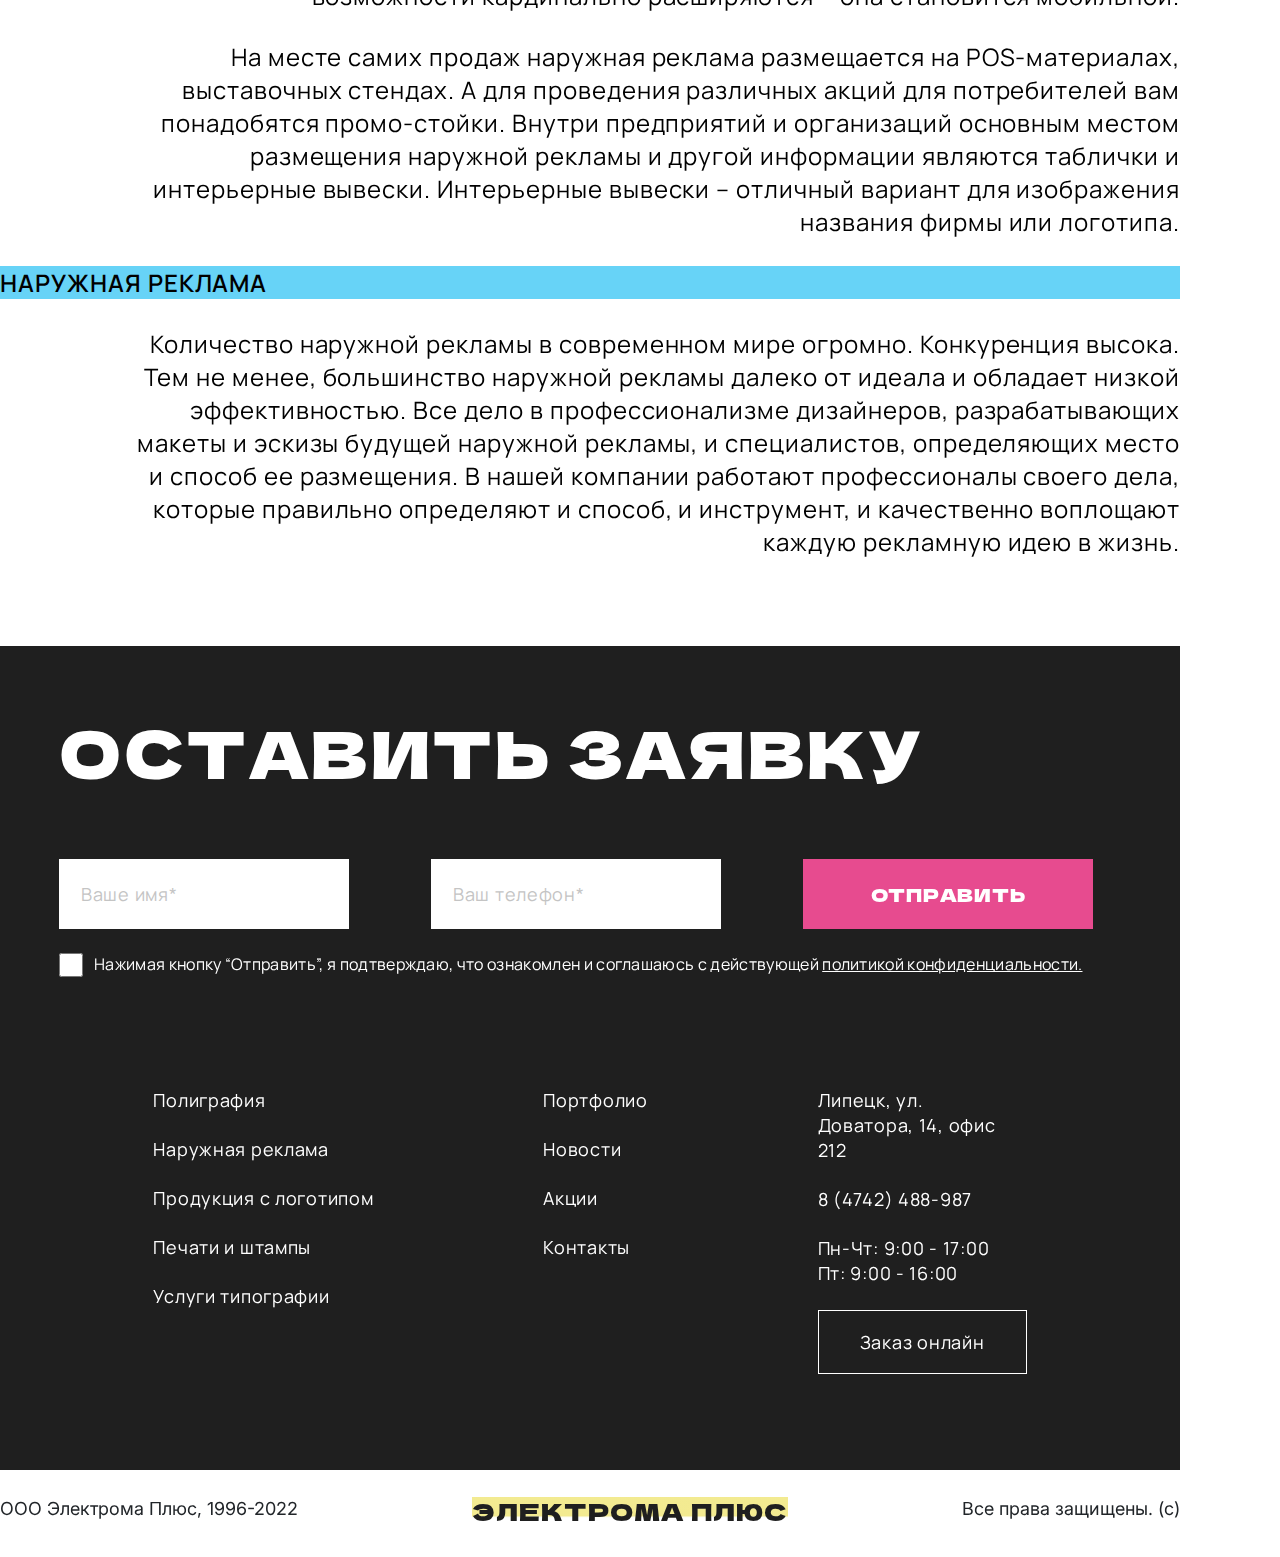
==== commit 95fbdfa8: "small-changes-4-10" ====
--- a/advertisement.html
+++ b/advertisement.html
@@ -172,6 +172,7 @@
                 <p class="main-content__title  main-content__text">Количество наружной рекламы в современном мире огромно. Конкуренция высока. Тем не менее, большинство наружной рекламы далеко от идеала и обладает низкой эффективностью. Все дело в профессионализме дизайнеров, разрабатывающих макеты и
                     эскизы будущей наружной рекламы, и специалистов, определяющих место и способ ее размещения. В нашей компании работают профессионалы своего дела, которые правильно определяют и способ, и инструмент, и качественно воплощают каждую рекламную
                     идею в жизнь. </p>
+
             </div>
         </section>
 
--- a/css/style.css
+++ b/css/style.css
@@ -96,7 +96,7 @@
       }
       
       .load :last-child {
-          background: #5E428C;
+          background: #1F1F1F;
           height: 40px;
       }
       
@@ -187,7 +187,7 @@
           margin: 5px auto;
           transition: all 0.3s ease-in-out;
           -webkit-transition: all 0.3s ease-in-out;
-          background-color: #5E428C;
+          background-color: #1F1F1F;
       }
       
       .head-text {
@@ -240,10 +240,11 @@
       }
       
       .main-head__link:hover {
-          letter-spacing: 0.04em;
+          /* letter-spacing: 0.04em;
           color: #F3EB91;
           text-shadow: 1px 0 1px #252525, 0 1px 1px #252525, -1px 0 1px #252525, 0 -1px 1px #252525;
-          cursor: pointer;
+          cursor: pointer; */
+          text-decoration: underline;
       }
       
       .main-head__main-title {
@@ -269,7 +270,7 @@
           display: flex;
           align-items: center;
           height: 4.4rem;
-          background-color: #5E428C;
+          background-color: #1F1F1F;
       }
       
       .main-head__navigation__block {
@@ -290,7 +291,7 @@
       .main-head__block-in__link:hover {
           text-decoration: underline;
           color: #F3EB91;
-          font-size: 1.4rem;
+          /* font-size: 1.4rem; */
       }
       /*Контент часть*/
       
@@ -355,7 +356,7 @@
           display: flex;
           width: 15.94vw;
           height: 18px;
-          background: #5E428C;
+          background: #1F1F1F;
       }
       
       .content__head-block__year {
@@ -373,10 +374,9 @@
           position: relative;
           left: 0px;
           top: 628px;
-          border: 1px solid #F3EB91;
+          border: 1px solid #ffffff;
           width: 100%;
           margin-bottom: 720px;
-          background-color: #F3EB91;
       }
       /*Блок Портфолио*/
       
@@ -420,7 +420,7 @@
           height: 70px;
           border: none;
           font-size: 1.2rem;
-          background-color: #5E428C;
+          background-color: #1F1F1F;
           line-height: 17px;
           text-align: center;
           letter-spacing: 0.04em;
@@ -429,7 +429,7 @@
       
       .content-portfolio__btn:hover {
           text-decoration: underline;
-          font-size: 1.4rem;
+          /* font-size: 1.4rem; */
           color: #FFFFFF;
       }
       
@@ -517,6 +517,25 @@
           border-radius: 100px;
           background-color: rgb(94, 66, 140, 0.7);
           border-color: rgb(94, 66, 140, 0);
+      }
+      
+      .content-work__block-all-black {
+          color: #1F1F1F;
+          padding: 0;
+          list-style-type: none;
+          font-family: 'Montserrat';
+          font-style: normal;
+          font-weight: 400;
+          font-size: calc( (100vw - 1441px)/(2560 - 1441) * (34 - 24) + 24px);
+          line-height: calc( (100vw - 1441px)/(2560 - 1441) * (36 - 29) + 29px);
+          text-align: justify;
+          letter-spacing: 0.04em;
+          width: 100%;
+          cursor: pointer;
+          min-height: 160px;
+          margin-bottom: 0;
+          align-items: center;
+          text-decoration: none;
       }
       
       .content-work__block-all-white {
@@ -538,6 +557,10 @@
           text-decoration: none;
       }
       
+      .content-work__block-all-black:hover {
+          color: #1F1F1F;
+      }
+      
       .content-work__block-all-white:hover {
           color: #ffffff;
       }
@@ -657,12 +680,13 @@
           display: flex;
           top: 515px;
           right: 0px;
-          width: 410px;
+          width: 300px;
           height: 266px;
-          background: #5E428C;
+          background: #67D3F7;
           align-items: center;
           justify-content: center;
           cursor: pointer;
+          padding-left: 0;
       }
       
       .content-work__block-print2 {
@@ -673,7 +697,7 @@
           width: 100%;
           z-index: 11;
           cursor: pointer;
-          background: #5E428C;
+          background: #67D3F7;
           min-height: 266px;
       }
       
@@ -732,6 +756,32 @@
       .content-service__ul {
           padding-inline-start: 0px;
           margin-top: 61px;
+      }
+      /*Тест анимации для темы видов печати*/
+      
+      .open {
+          /* display: flex; */
+          background-color: #000;
+          /* animation: opencard 1s ease-in-out 1s 1 alternate; */
+      }
+      
+      .close {
+          display: none;
+      }
+      
+      @keyframes opencard {
+          0% {
+              width: 0%;
+              opacity: 0;
+          }
+          50% {
+              width: 50%;
+              opacity: 0.5;
+          }
+          100% {
+              width: 100%;
+              opacity: 1;
+          }
       }
       
       .content-service__li__face-block {
@@ -829,7 +879,7 @@
           display: flex;
           width: 100%;
           height: 210px;
-          background-color: #5E428C;
+          background-color: #F3EB91;
           justify-content: center;
       }
       
@@ -850,10 +900,14 @@
           text-decoration: none;
       }
       
+      .content-news__block-in-name__title-black {
+          color: #1F1F1F;
+      }
+      
       .content-news__block-in-name__line {
           height: 124px;
-          border: 3px solid #FFFFFF;
-          background-color: #FFFFFF;
+          border: 3px solid #1F1F1F;
+          background-color: #1F1F1F;
       }
       
       .content-news__block-article {
@@ -894,7 +948,7 @@
           width: 221px;
           height: 70px;
           margin-top: 40px;
-          background: #5E428C;
+          background: #1F1F1F;
       }
       /* Картинка палитра */
       
@@ -961,7 +1015,7 @@
       .first-footer {
           display: flex;
           flex-direction: column;
-          background-color: #5E428C;
+          background-color: #1F1F1F;
       }
       
       .first-footer__first-block {
@@ -1021,7 +1075,7 @@
       }
       
       .first-footer__block__btn:hover {
-          font-size: 2.0rem;
+          /* font-size: 2.0rem; */
           text-decoration: underline;
           color: #FFFFFF;
       }
@@ -1091,10 +1145,9 @@
           text-decoration: none;
           margin-bottom: 24px;
       }
-      
-      .first-footer__second-block__text-link:hover {
+      /* .first-footer__second-block__text-link:hover {
           font-size: 1.8rem;
-      }
+      } */
       
       .first-footer__text-width {
           width: 204px;
@@ -1103,13 +1156,13 @@
       .first-footer__second-block__btn {
           width: 209px;
           height: 64px;
-          background-color: #5E428C;
+          background-color: #1F1F1F;
           border: 1px solid #ffffff;
       }
       
       .first-footer__second-block__btn:hover {
           text-decoration: underline;
-          font-size: 2.0rem;
+          /* font-size: 2.0rem; */
       }
       /*Второй подвал*/
       
--- a/css/simplebar.css
+++ b/css/simplebar.css
@@ -1,211 +1,216 @@
 [data-simplebar] {
-  position: relative;
-  flex-direction: column;
-  flex-wrap: wrap;
-  justify-content: flex-start;
-  align-content: flex-start;
-  align-items: flex-start;
+    position: relative;
+    flex-direction: column;
+    flex-wrap: wrap;
+    justify-content: flex-start;
+    align-content: flex-start;
+    align-items: flex-start;
 }
 
 .simplebar-wrapper {
-  overflow: hidden;
-  width: inherit;
-  height: inherit;
-  max-width: inherit;
-  max-height: inherit;
+    overflow: hidden;
+    width: inherit;
+    height: inherit;
+    max-width: inherit;
+    max-height: inherit;
 }
 
 .simplebar-mask {
-  direction: inherit;
-  position: absolute;
-  overflow: hidden;
-  padding: 0;
-  margin: 0;
-  left: 0;
-  top: 0;
-  bottom: 0;
-  right: 0;
-  width: auto !important;
-  height: auto !important;
-  z-index: 0;
+    direction: inherit;
+    position: absolute;
+    overflow: hidden;
+    padding: 0;
+    margin: 0;
+    left: 0;
+    top: 0;
+    bottom: 0;
+    right: 0;
+    width: auto !important;
+    height: auto !important;
+    z-index: 0;
 }
 
 .simplebar-offset {
-  direction: inherit !important;
-  box-sizing: inherit !important;
-  resize: none !important;
-  position: absolute;
-  top: 0;
-  left: 0;
-  bottom: 0;
-  right: 0;
-  padding: 0;
-  margin: 0;
-  -webkit-overflow-scrolling: touch;
+    direction: inherit !important;
+    box-sizing: inherit !important;
+    resize: none !important;
+    position: absolute;
+    top: 0;
+    left: 0;
+    bottom: 0;
+    right: 0;
+    padding: 0;
+    margin: 0;
+    -webkit-overflow-scrolling: touch;
 }
 
 .simplebar-content-wrapper {
-  direction: inherit;
-  box-sizing: border-box !important;
-  position: relative;
-  display: block;
-  height: 100%; /* Required for horizontal native scrollbar to not appear if parent is taller than natural height */
-  width: auto;
-  max-width: 100%; /* Not required for horizontal scroll to trigger */
-  max-height: 100%; /* Needed for vertical scroll to trigger */
-  scrollbar-width: none;
-  -ms-overflow-style: none;
+    direction: inherit;
+    box-sizing: border-box !important;
+    position: relative;
+    display: block;
+    height: 90%;
+    /* Required for horizontal native scrollbar to not appear if parent is taller than natural height */
+    width: auto;
+    max-width: 100%;
+    /* Not required for horizontal scroll to trigger */
+    max-height: 90%;
+    /* Needed for vertical scroll to trigger */
+    scrollbar-width: none;
+    -ms-overflow-style: none;
 }
 
 .simplebar-content-wrapper::-webkit-scrollbar,
 .simplebar-hide-scrollbar::-webkit-scrollbar {
-  width: 0;
-  height: 0;
+    width: 0;
+    height: 0;
 }
 
 .simplebar-content:before,
 .simplebar-content:after {
-  content: ' ';
-  display: table;
+    content: ' ';
+    display: table;
 }
 
 .simplebar-placeholder {
-  max-height: 100%;
-  max-width: 100%;
-  width: 100%;
-  pointer-events: none;
+    max-height: 100%;
+    max-width: 100%;
+    width: 100%;
+    pointer-events: none;
 }
 
 .simplebar-height-auto-observer-wrapper {
-  box-sizing: inherit !important;
-  height: 100%;
-  width: 100%;
-  max-width: 1px;
-  position: relative;
-  float: left;
-  max-height: 1px;
-  overflow: hidden;
-  z-index: -1;
-  padding: 0;
-  margin: 0;
-  pointer-events: none;
-  flex-grow: inherit;
-  flex-shrink: 0;
-  flex-basis: 0;
+    box-sizing: inherit !important;
+    height: 100%;
+    width: 100%;
+    max-width: 1px;
+    position: relative;
+    float: left;
+    max-height: 1px;
+    overflow: hidden;
+    z-index: -1;
+    padding: 0;
+    margin: 0;
+    pointer-events: none;
+    flex-grow: inherit;
+    flex-shrink: 0;
+    flex-basis: 0;
 }
 
 .simplebar-height-auto-observer {
-  box-sizing: inherit;
-  display: block;
-  opacity: 0;
-  position: absolute;
-  top: 0;
-  left: 0;
-  height: 1000%;
-  width: 1000%;
-  min-height: 1px;
-  min-width: 1px;
-  overflow: hidden;
-  pointer-events: none;
-  z-index: -1;
+    box-sizing: inherit;
+    display: block;
+    opacity: 0;
+    position: absolute;
+    top: 0;
+    left: 0;
+    height: 1000%;
+    width: 1000%;
+    min-height: 1px;
+    min-width: 1px;
+    overflow: hidden;
+    pointer-events: none;
+    z-index: -1;
 }
 
 .simplebar-track {
-  z-index: 1;
-  position: absolute;
-  right: 0;
-  bottom: 0;
-  pointer-events: none;
-  overflow: hidden;
+    z-index: 1;
+    position: absolute;
+    right: 0;
+    bottom: 0;
+    pointer-events: none;
+    overflow: hidden;
 }
 
 [data-simplebar].simplebar-dragging .simplebar-content {
-  pointer-events: none;
-  user-select: none;
-  -webkit-user-select: none;
+    pointer-events: none;
+    user-select: none;
+    -webkit-user-select: none;
 }
 
 [data-simplebar].simplebar-dragging .simplebar-track {
-  pointer-events: all;
+    pointer-events: all;
 }
 
 .simplebar-scrollbar {
-  position: absolute;
-  left: 0;
-  right: 0;
-  min-height: 10px;
+    position: absolute;
+    left: 0;
+    right: 0;
+    min-height: 10px;
 }
 
 .simplebar-scrollbar:before {
-  position: absolute;
-  content: '';
-  background: black;
-  border-radius: 7px;
-  left: 2px;
-  right: 2px;
-  opacity: 0;
-  transition: opacity 0.2s linear;
+    position: absolute;
+    content: '';
+    background: black;
+    border-radius: 7px;
+    left: 2px;
+    right: 2px;
+    opacity: 0;
+    transition: opacity 0.2s linear;
 }
 
 .simplebar-scrollbar.simplebar-visible:before {
-  /* When hovered, remove all transitions from drag handle */
-  opacity: 0.5;
-  transition: opacity 0s linear;
+    /* When hovered, remove all transitions from drag handle */
+    opacity: 0.5;
+    transition: opacity 0s linear;
 }
 
 .simplebar-track.simplebar-vertical {
-  top: 0;
-  width: 11px;
+    top: 0;
+    width: 11px;
 }
 
 .simplebar-track.simplebar-vertical .simplebar-scrollbar:before {
-  top: 2px;
-  bottom: 2px;
+    top: 2px;
+    bottom: 2px;
 }
 
 .simplebar-track.simplebar-horizontal {
-  left: 0;
-  height: 11px;
+    left: 0;
+    height: 11px;
 }
 
 .simplebar-track.simplebar-horizontal .simplebar-scrollbar:before {
-  height: 100%;
-  left: 2px;
-  right: 2px;
+    height: 100%;
+    left: 2px;
+    right: 2px;
 }
 
 .simplebar-track.simplebar-horizontal .simplebar-scrollbar {
-  right: auto;
-  left: 0;
-  top: 2px;
-  height: 7px;
-  min-height: 0;
-  min-width: 10px;
-  width: auto;
-}
+    right: auto;
+    left: 0;
+    top: 2px;
+    height: 7px;
+    min-height: 0;
+    min-width: 10px;
+    width: auto;
+}
+
 
 /* Rtl support */
+
 [data-simplebar-direction='rtl'] .simplebar-track.simplebar-vertical {
-  right: auto;
-  left: 0;
+    right: auto;
+    left: 0;
 }
 
 .hs-dummy-scrollbar-size {
-  direction: rtl;
-  position: fixed;
-  opacity: 0;
-  visibility: hidden;
-  height: 500px;
-  width: 500px;
-  overflow-y: hidden;
-  overflow-x: scroll;
+    direction: rtl;
+    position: fixed;
+    opacity: 0;
+    visibility: hidden;
+    height: 500px;
+    width: 500px;
+    overflow-y: hidden;
+    overflow-x: scroll;
 }
 
 .simplebar-hide-scrollbar {
-  position: fixed;
-  left: 0;
-  visibility: hidden;
-  overflow-y: scroll;
-  scrollbar-width: none;
-  -ms-overflow-style: none;
-}
+    position: fixed;
+    left: 0;
+    visibility: hidden;
+    overflow-y: scroll;
+    scrollbar-width: none;
+    -ms-overflow-style: none;
+}--- a/css/second-style.css
+++ b/css/second-style.css
@@ -62,7 +62,6 @@
     position: relative;
     z-index: 3;
     float: left;
-    margin-left: 80px;
     margin-bottom: 28px;
 }
 
@@ -141,7 +140,7 @@
     width: 44px;
     /* max-height: 800px;
     max-width: 44px; */
-    background-color: #000000;
+    background-color: #1F1F1F;
     cursor: pointer;
 }
 
@@ -168,12 +167,13 @@
 }
 
 .side-menu__block2 {
-    height: 80vh;
+    height: 85vh;
     width: 360px;
-    background-color: #000000;
+    background-color: #1F1F1F;
     padding-top: 20px;
     padding-left: 44px;
     padding-right: 30px;
+    /* padding-bottom: 76px; */
     overflow: auto;
 }
 
@@ -427,6 +427,7 @@
     position: relative;
     z-index: 10;
     margin-top: 20px;
+    margin-bottom: 40px;
 }
 
 .side-menu__link {
@@ -473,6 +474,19 @@
     transform: translateY(1px) rotate(-45deg);
 }
 
+.row-close-menu {
+    position: absolute;
+    bottom: 120px;
+    left: 60px;
+    z-index: 20;
+}
+
+.row-close__simbol {
+    font-family: 'Manrope', sans-serif;
+    font-size: 5.0rem;
+    color: #FFFFFF;
+}
+
 
 /* Контент */
 
@@ -481,6 +495,7 @@
     flex-direction: column;
     width: 1180px;
     margin: 0 auto;
+    margin-bottom: 60px;
 }
 
 .main-content__title {
@@ -491,7 +506,26 @@
     line-height: 33px;
     letter-spacing: 0.04em;
     color: #000000;
+    background: #67D3F7;
     margin-bottom: 28px;
+    position: relative;
+    text-align: left;
+}
+
+
+/*Регулировка длины заголовков у текста*/
+
+.main-content__title-width1 {
+    width: calc( (100vw - 1920px)/(2560 - 1920) * (1100 - 780) + 780px);
+    /* Работает до 1180px */
+    margin-left: 760px;
+}
+
+.main-content__title-width2 {
+    /* width: calc( (100vw - 1920px)/(2560 - 1920) * (1080 - 450) + 450px); */
+    width: calc( (100vw - 1440px)/(2560 - 1440) * (770 - 210) + 210px);
+    /* Работает до 1180px */
+    margin-left: 1090px;
 }
 
 .main-content__text {
@@ -499,4 +533,6 @@
     padding-left: 10%;
     margin: 0;
     margin-bottom: 28px;
+    background: none;
+    text-align: right;
 }--- a/css/second-adaptive.css
+++ b/css/second-adaptive.css
@@ -13,15 +13,24 @@
             }
         }
         
-        @media only screen and (max-width: 1441px) {
+        @media only screen and (max-width: 1440px) {
             .bred-nav__link a {
                 font-size: calc( (100vw - 480px)/(1441 - 480) * (22 - 12) + 12px);
             }
+            .row-close-menu {
+                bottom: 110px;
+            }
         }
         
         @media only screen and (max-width: 1280px) {
+            .heading-block__text-block {
+                margin-left: 5%;
+            }
             .bred-nav__links {
                 padding-left: 5%;
+            }
+            .heading-font-block2 {
+                left: 250px;
             }
         }
         
@@ -29,22 +38,168 @@
             .main-content {
                 width: 98%;
             }
+            .heading-block__text-block {
+                margin-left: 7%;
+            }
             .heading-block,
             .bred-nav {
                 width: 100%;
             }
+            .heading-block {
+                height: 407px;
+            }
             .heading-block__text {
-                font-size: calc( (100vw - 480px)/(1180 - 480) * (64 - 22) + 22px);
-                line-height: calc( (100vw - 480px)/(1180 - 480) * (92.67 - 26.06) + 26.06px);
+                /* font-size: calc( (100vw - 480px)/(1180 - 480) * (64 - 22) + 22px); */
+                font-size: 5.0rem;
+                line-height: 58px;
+                /* line-height: calc( (100vw - 480px)/(1180 - 480) * (92.67 - 26.06) + 26.06px); */
             }
             .bred-nav__links {
                 padding-left: 7%;
             }
+            .heading-font-block1 {
+                max-height: 297px;
+                min-height: 297px;
+                max-width: 520px;
+                min-width: 520px;
+            }
+            .heading-font-block2 {
+                max-height: 337px;
+                min-height: 337px;
+                max-width: 500px;
+                min-width: 500px;
+                left: 230px;
+            }
             .heading-font-block3 {
                 right: calc( (100vw - 320px)/(1024 - 480) * (30 - 5) + 5px);
             }
             .main-content__title {
                 margin-right: 30px;
+            }
+            .main-content__title-width1 {
+                margin-left: calc( (100vw - 769px)/(1180 - 769) * (720 - 310) + 310px);
+                width: calc( (100vw - 769px)/(1180 - 769) * (450 - 440) + 440px);
+            }
+            .main-content__title-width2 {
+                margin-left: calc( (100vw - 769px)/(1180 - 769) * (1020 - 620) + 620px);
+                width: calc( (100vw - 769px)/(1180 - 769) * (130 - 120) + 120px);
+            }
+        }
+        
+        @media only screen and (max-width: 1024px) {
+            .side-menu__link-double1:hover:after {
+                width: 174px;
+                margin-top: -20px;
+            }
+            .side-menu__link2:hover:after {
+                width: 20px;
+            }
+            .side-menu__link3:hover:after {
+                width: 125px;
+            }
+            .side-menu__link4:hover:after {
+                width: 30px;
+            }
+            .side-menu__link5:hover:after {
+                width: 153px;
+            }
+            .side-menu__link6:hover:after {
+                width: 142px;
+            }
+            .side-menu__link-double7:hover:after {
+                width: 110px;
+                margin-top: -20px;
+            }
+            .side-menu__link-double8:hover:after {
+                width: 150px;
+                margin-top: -20px;
+            }
+            .side-menu__link9:hover:after {
+                width: 137px;
+            }
+            .side-menu__link10:hover:after {
+                width: 68px;
+            }
+            .side-menu__link-double11:hover:after {
+                width: 80px;
+                margin-top: -20px;
+            }
+            .side-menu__link12:hover:after {
+                width: 50px;
+            }
+            .side-menu__link-double13:hover:after {
+                width: 15px;
+                margin-top: -20px;
+            }
+            .side-menu__link-double14:hover:after {
+                width: 75px;
+                margin-top: -20px;
+            }
+            .side-menu__link15:hover:after {
+                width: 175px;
+            }
+            .side-menu__link16:hover:after {
+                width: 153px;
+            }
+            .side-menu__link17:hover:after {
+                width: 157px;
+            }
+            .side-menu__link18:hover:after {
+                width: 173px;
+            }
+            .side-menu__link19:hover:after {
+                width: 162px;
+            }
+            .side-menu__link20:hover:after {
+                width: 155px;
+            }
+            .side-menu__link21:hover:after {
+                width: 155px;
+            }
+            .side-menu__link22:hover:after {
+                width: 160px;
+            }
+            .side-menu__link23:hover:after {
+                width: 172px;
+            }
+            .side-menu__link24:hover:after {
+                width: 137px;
+            }
+            .side-menu__link25:hover:after {
+                width: 157px;
+            }
+            .side-menu__link26:hover:after {
+                width: 203px;
+            }
+            .side-menu__link27:hover:after {
+                width: 188px;
+            }
+            .side-menu__link28:hover:after {
+                width: 70px;
+            }
+            .side-menu__link29:hover:after {
+                width: 155px;
+            }
+            .side-menu__link30:hover:after {
+                width: 185px;
+            }
+            .side-menu__link31:hover:after {
+                width: 215px;
+            }
+            .side-menu__link-double32:hover:after {
+                width: 30px;
+                margin-top: 15px;
+            }
+            .side-menu__link-double33:hover:after {
+                width: 95px;
+                margin-top: -20px;
+            }
+            .side-menu__link-double34:hover:after {
+                width: 95px;
+                margin-top: -20px;
+            }
+            .row-close-menu {
+                bottom: 90px;
             }
         }
         
@@ -58,28 +213,44 @@
             .side-menu-on {
                 display: none;
             }
+            .side-menu-on {
+                display: none;
+            }
         }
         
         @media only screen and (max-width: 768px) {
+            .heading-block__text-block {
+                margin-left: 10%;
+            }
             .bred-nav__links {
                 padding-left: 10%;
             }
             .heading-block {
-                height: 237px;
+                height: 190px;
+            }
+            .heading-block__text {
+                font-size: 2.8rem;
+                line-height: 36px;
             }
             .heading-font-block1 {
-                max-width: 36.98vw;
+                /* max-width: 36.98vw;
+                min-width: 42.31vw; */
+                max-width: 267px;
+                min-width: 267px;
                 margin-top: 0px;
-                max-height: calc( (100vw - 320px)/(768 - 480) * (150 - 120) + 120px);
-                min-height: calc( (100vw - 320px)/(768 - 480) * (150 - 120) + 120px);
-                min-width: 42.31vw;
+                max-height: 160px;
+                min-height: 160px;
+                /* max-height: calc( (100vw - 320px)/(768 - 480) * (150 - 120) + 120px);
+                min-height: calc( (100vw - 320px)/(768 - 480) * (150 - 120) + 120px); */
             }
             .heading-font-block2 {
-                max-height: 170px;
-                max-width: 48.72vw;
-                min-height: 170px;
-                min-width: 48.72vw;
-                left: 150px;
+                max-height: 150px;
+                min-height: 150px;
+                max-width: 310px;
+                min-width: 310px;
+                /* max-width: 48.72vw;
+                min-width: 48.72vw; */
+                left: calc( (100vw - 480px)/(768 - 480) * (200 - 170) + 170px);
             }
             .heading-font-block3 {
                 max-height: 86px;
@@ -88,30 +259,42 @@
                 min-width: 86px;
                 right: calc( (100vw - 320px)/(1024 - 480) * (30 - 5) + 5px);
             }
+            .main-content {
+                margin-bottom: 30px;
+            }
             .side-menu-off {
                 display: none;
             }
+            .side-menu-on {
+                display: block;
+            }
             .side-menu {
-                position: fixed;
-                top: 80px;
-            }
-            .side-menu__block1 {
+                position: absolute;
+                top: 190px;
+            }
+            /* .side-menu__block1 {
                 height: 40px;
                 width: 44px;
+            } */
+            .side-menu__block1 {
+                height: 24px;
+                width: calc( (100vw - 120px)/(768 - 120) * (768 - 120) + 120px);
+                /* width: 99vw; */
             }
             .side-menu__block2 {
-                height: 80vh;
-                width: 300px;
-                background-color: #000000;
+                height: 70vh;
+                width: calc( (100vw - 120px)/(768 - 120) * (768 - 120) + 120px);
+                /* width: 300px; */
                 padding-top: 40px;
                 padding-left: 30px;
                 padding-right: 15px;
+                /* padding-bottom: 76px; */
                 overflow: auto;
             }
             .side-menu__circle {
                 position: absolute;
-                width: 34px;
-                height: 34px;
+                width: 17px;
+                height: 17px;
                 background-color: #E74B8F;
                 border-radius: 34px;
                 margin-left: 5px;
@@ -121,9 +304,16 @@
                 font-family: 'Manrope', sans-serif;
                 color: #FFFFFF;
                 position: absolute;
-                font-size: 4.0rem;
-                margin-left: 10px;
-                margin-top: -12px;
+                font-size: 2.5rem;
+                margin-left: 6px;
+                margin-top: -9px;
+            }
+            .side-menu__text-mobile {
+                font-family: 'Inter';
+                font-style: normal;
+                color: #FFFFFF;
+                font-size: 1.4rem;
+                margin-left: 11%;
             }
             .side-menu__link {
                 font-size: 1.8rem;
@@ -169,6 +359,41 @@
             .side-menu__link34:hover:after {
                 display: none;
             }
+            .row-close-menu {
+                left: 40px;
+            }
+            .row-close__simbol {
+                font-size: 4.0rem;
+            }
+            .button-close-menu {
+                position: absolute;
+                top: 30px;
+                right: 30px;
+            }
+            .main-content__title {
+                text-align: left;
+                font-family: 'Manrope';
+                font-style: normal;
+                font-weight: 400;
+                font-size: 1.2rem;
+                line-height: 16px;
+                letter-spacing: 0.04em;
+                margin-bottom: 10px;
+                /* margin-left: 38px; */
+                /* margin-right: calc( (100vw - 320px)/(480 - 320) * (38 - 5) + 5px); */
+            }
+            .main-content__title-width1 {
+                text-align: right;
+                margin-left: calc( (100vw - 480px)/(768 - 480) * (-473 - -217) + -217px);
+                width: 100%;
+            }
+            .main-content__title-width2 {
+                /* margin-left: calc( (100vw - 768px)/(768 - 480) * (1020 - 620) + 620px); */
+                /* width: calc( (100vw - 768px)/(768 - 480) * (-130 - -120) + -120px); */
+                text-align: right;
+                margin-left: calc( (100vw - 481px)/(768 - 480) * (-637 - -382) + -382px);
+                width: 100%;
+            }
         }
         
         @media only screen and (max-width: 480px) {
@@ -176,24 +401,30 @@
                 margin-top: 120px;
             }
             .heading-block__text {
-                font-size: 1.6rem;
-                line-height: 20px;
+                font-size: 1.8rem;
+                line-height: 26px;
             }
             .bred-nav__link a {
                 font-size: 1.2rem;
             }
             .heading-block {
-                height: 160px;
+                height: 118px;
             }
             .heading-font-block1 {
-                max-height: calc( (100vw - 320px)/(480 - 320) * (120 - 100) + 100px);
-                min-height: calc( (100vw - 320px)/(480 - 320) * (120 - 100) + 100px);
+                /* max-height: calc( (100vw - 320px)/(480 - 320) * (120 - 100) + 100px);
+                min-height: calc( (100vw - 320px)/(480 - 320) * (120 - 100) + 100px); */
+                max-height: 118px;
+                min-height: 118px;
             }
             .heading-font-block2 {
-                max-height: 137px;
+                /* max-height: 137px;
                 max-width: 48.72vw;
                 min-height: 137px;
-                min-width: 48.72vw;
+                min-width: 48.72vw; */
+                max-height: 74px;
+                min-height: 74px;
+                max-width: 210px;
+                min-width: 201px;
                 left: 105px;
             }
             .heading-font-block3 {
@@ -204,38 +435,30 @@
                 right: calc( (100vw - 320px)/(480 - 320) * (30 - 5) + 5px);
             }
             .heading-block__text-block {
-                margin-left: 55px;
+                margin-left: 12%;
+                margin-bottom: 0;
+                margin-top: 10px;
             }
             .bred-nav__links {
                 padding-left: 12%;
             }
-            .main-content__title {
-                font-size: 1.4rem;
-                line-height: 18px;
-                margin-bottom: 18px;
-                margin-right: calc( (100vw - 320px)/(480 - 320) * (30 - 5) + 5px);
-            }
             .side-menu {
-                position: fixed;
-                top: 80px;
-            }
-            .side-menu__block1 {
-                height: 40px;
-                width: 44px;
-            }
-            .side-menu__block2 {
-                height: 80vh;
+                position: absolute;
+                top: 118px;
+            }
+            /* .side-menu__block2 {
+                height: 85vh;
                 width: 300px;
-                background-color: #000000;
                 padding-top: 40px;
                 padding-left: 30px;
                 padding-right: 15px;
+                padding-bottom: 76px;
                 overflow: auto;
-            }
-            .side-menu__circle {
-                position: absolute;
-                width: 34px;
-                height: 34px;
+            } */
+            /* .side-menu__circle {
+                position: absolute;
+                width: 17px;
+                height: 17px;
                 background-color: #E74B8F;
                 border-radius: 34px;
                 margin-left: 5px;
@@ -245,12 +468,21 @@
                 font-family: 'Manrope', sans-serif;
                 color: #FFFFFF;
                 position: absolute;
-                font-size: 4.0rem;
-                margin-left: 10px;
-                margin-top: -12px;
-            }
+                font-size: 2.5rem;
+                margin-left: 6px;
+                margin-top: -9px;
+            } */
             .side-menu__link {
                 font-size: 1.8rem;
+            }
+            .side-menu__text-mobile {
+                margin-left: 10.5%;
+            }
+            .main-content__title-width1 {
+                margin-left: calc( (100vw - 320px)/(480 - 320) * (-220 - -77) + -77px);
+            }
+            .main-content__title-width2 {
+                margin-left: calc( (100vw - 320px)/(480 - 320) * (-380 - -240) + -240px);
             }
         }
         
@@ -258,18 +490,30 @@
             .bred-nav__links {
                 padding-left: 13%;
             }
-        }
-        
-        @media only screen and (max-width: 375px) {}
+            .heading-block__text-block {
+                margin-left: 13%;
+            }
+        }
+        
+        @media only screen and (max-width: 375px) {
+            /*Временно, потом удалить для адаптива*/
+            /* .main-content__title-width1 {
+                margin-left: -110px;
+            } */
+            /* .main-content__title-width2 {
+                margin-left: -275px;
+            } */
+        }
         
         @media only screen and (max-width: 320px) {
             .bred-nav__links {
                 padding-left: 17%;
             }
+            .heading-block__text-block {
+                margin-left: 17%;
+            }
             .heading-font-block2 {
-                max-height: 137px;
-                max-width: 40.72vw;
-                min-height: 137px;
-                min-width: 40.72vw;
+                max-width: 190px;
+                min-width: 190px;
             }
         }--- a/css/adaptive.css
+++ b/css/adaptive.css
@@ -119,19 +119,19 @@
         justify-content: center;
     }
     .content-work__block-products1 {
-        width: 880px;
+        width: 800px;
         height: 160px;
     }
     .content-work__block-advertisement1 {
-        width: 778px;
+        width: 660px;
         height: 160px;
     }
     .content-work__block-logo1 {
-        width: 684px;
+        width: 600px;
         min-height: 160px;
     }
     .content-work__block-print1 {
-        width: 310px;
+        width: 280px;
         height: 266px;
         padding-left: 0;
     }
@@ -274,7 +274,7 @@
         top: 52px;
         gap: 0;
         flex-direction: column;
-        background-color: #5E428C;
+        background-color: #1F1F1F;
         width: 100%;
         text-align: center;
         transition: 0.5s;
@@ -283,6 +283,9 @@
     }
     .nav-item {
         margin: 16px 0;
+    }
+    ul {
+        padding-left: 0;
     }
     body.nav-menu.active {
         overflow-y: hidden;
@@ -371,9 +374,9 @@
         line-height: 17px;
         margin-right: 39px;
     }
-    .content-portfolio__btn:hover {
+    /* .content-portfolio__btn:hover {
         font-size: 1.4rem;
-    }
+    } */
     .content-portfolio__margin-btn {
         margin-top: 90px;
     }
@@ -403,6 +406,11 @@
     }
     .content-work__block {
         padding-left: 38px;
+    }
+    .content-work__block-all-black {
+        padding: 0;
+        min-height: 100px;
+        line-height: 16px;
     }
     .content-work__block-all-white {
         padding: 0;
@@ -567,9 +575,9 @@
         font-size: 0.8rem;
         line-height: 12px;
     }
-    .first-footer__block__btn:hover {
+    /* .first-footer__block__btn:hover {
         font-size: 1.0rem;
-    }
+    } */
     .first-footer__block__main-text {
         margin-bottom: 16px;
     }
@@ -594,9 +602,9 @@
         font-size: 1.2rem;
         line-height: 16px
     }
-    .first-footer__second-block__text-link:hover {
+    /* .first-footer__second-block__text-link:hover {
         font-size: 1.4rem;
-    }
+    } */
     .first-footer__second-block {
         width: 100%;
         margin-bottom: 6px;
@@ -668,6 +676,7 @@
         font-size: 1.0rem;
         line-height: 14px;
         color: #FFFFFF;
+        text-align: center;
     }
     .content {
         margin-top: 18px;
@@ -745,14 +754,14 @@
     .content-portfolio__btn {
         width: 150px;
         height: 35px;
-        font-size: 0.9rem;
+        font-size: 0.8rem;
         line-height: 17px;
         align-self: center;
         margin-right: 39px;
     }
-    .content-portfolio__btn:hover {
+    /* .content-portfolio__btn:hover {
         font-size: 1.1rem;
-    }
+    } */
     .content-portfolio__margin-btn {
         margin-top: 22px;
     }
@@ -798,6 +807,12 @@
         min-height: 50px;
         line-height: 9px;
     }
+    .content-work__block-all-black {
+        padding: 0;
+        font-size: 0.7rem;
+        min-height: 50px;
+        line-height: 9px;
+    }
     .content-work__block-all-white {
         padding: 0;
         font-size: 0.7rem;
@@ -883,7 +898,7 @@
     }
     .content-news__block-in-name__line {
         height: 40px;
-        border: 1px solid #FFFFFF;
+        border: 1px solid #1F1F1F;
     }
     .content-news__block-article__news-article {
         margin-top: 30px;
@@ -1061,7 +1076,7 @@
     }
     .content-work__block-print1 {
         top: calc( (100vw - 1441px)/(2560 - 1441) * (665 - 515) + 515px);
-        width: 37%;
+        width: 35%;
         min-height: calc( (100vw - 1441px)/(2560 - 1441) * (350 - 266) + 266px);
     }
     .content-work__block-print2 {
